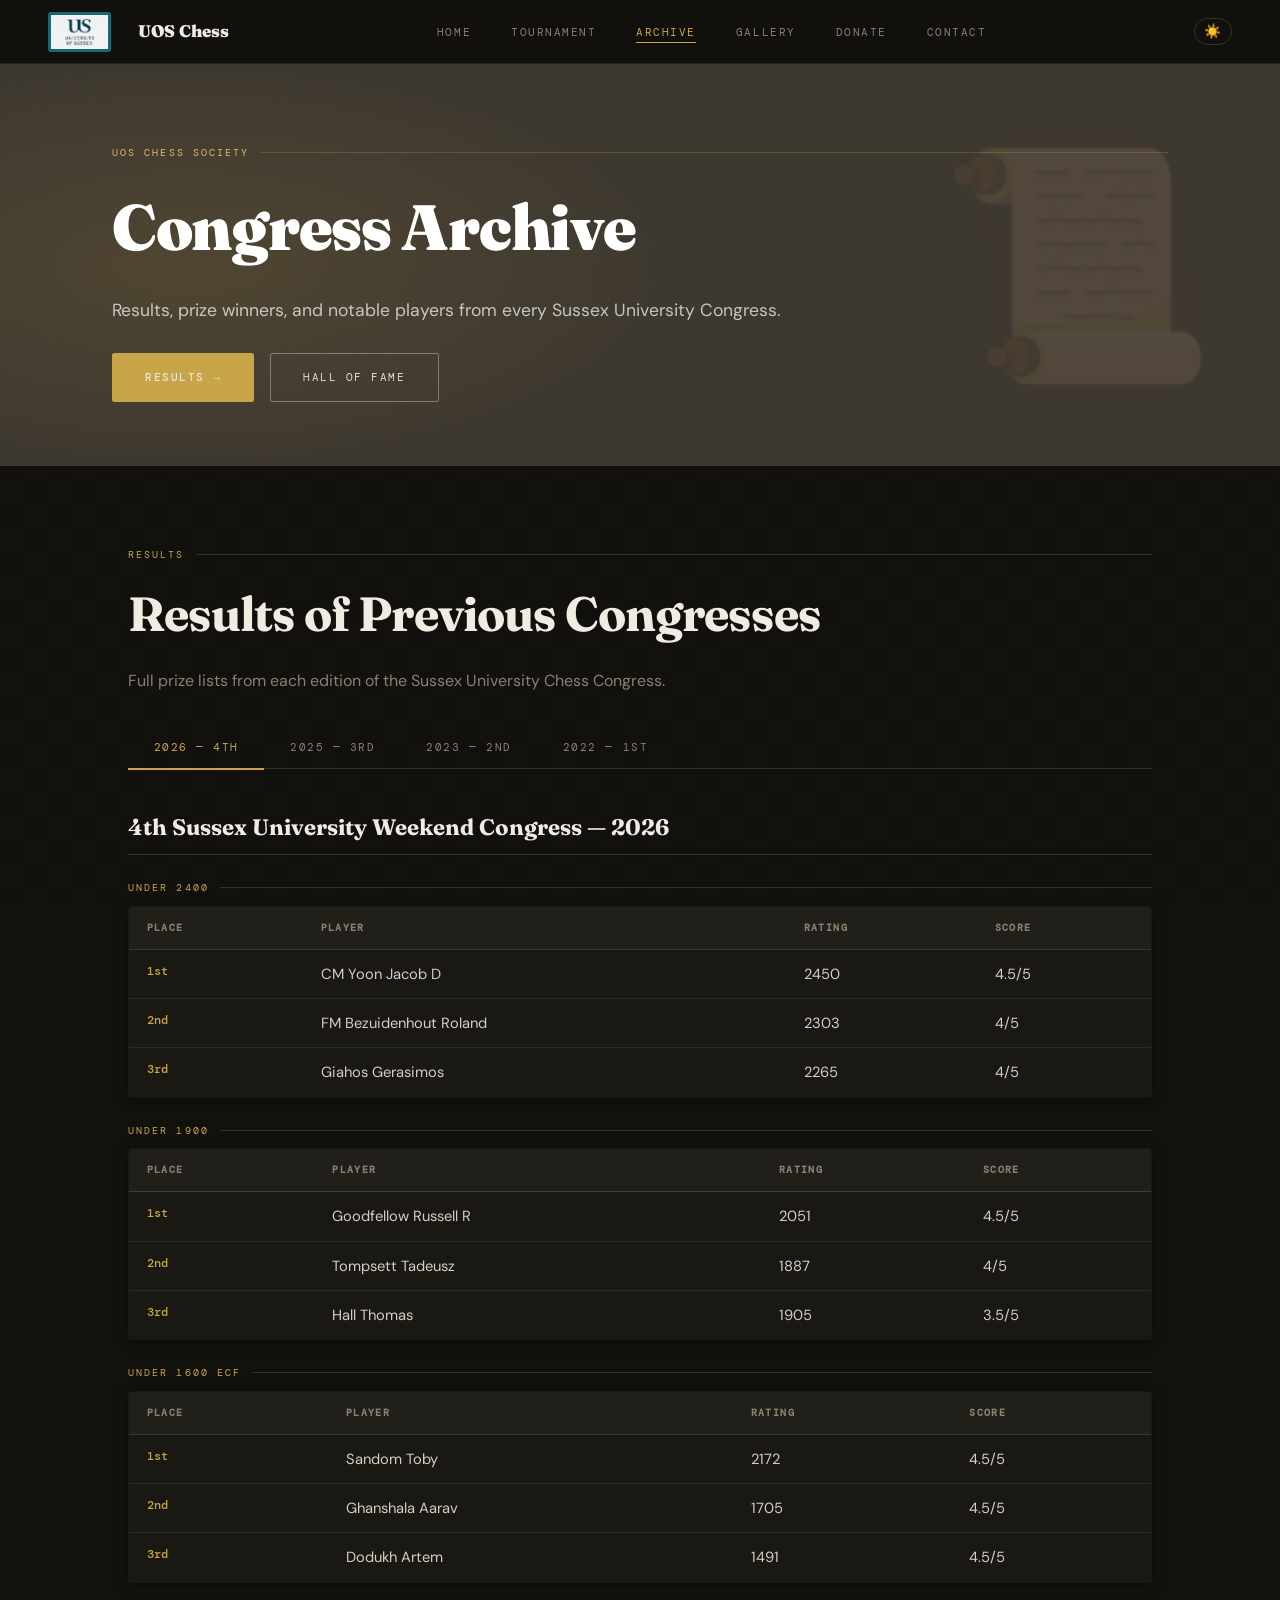
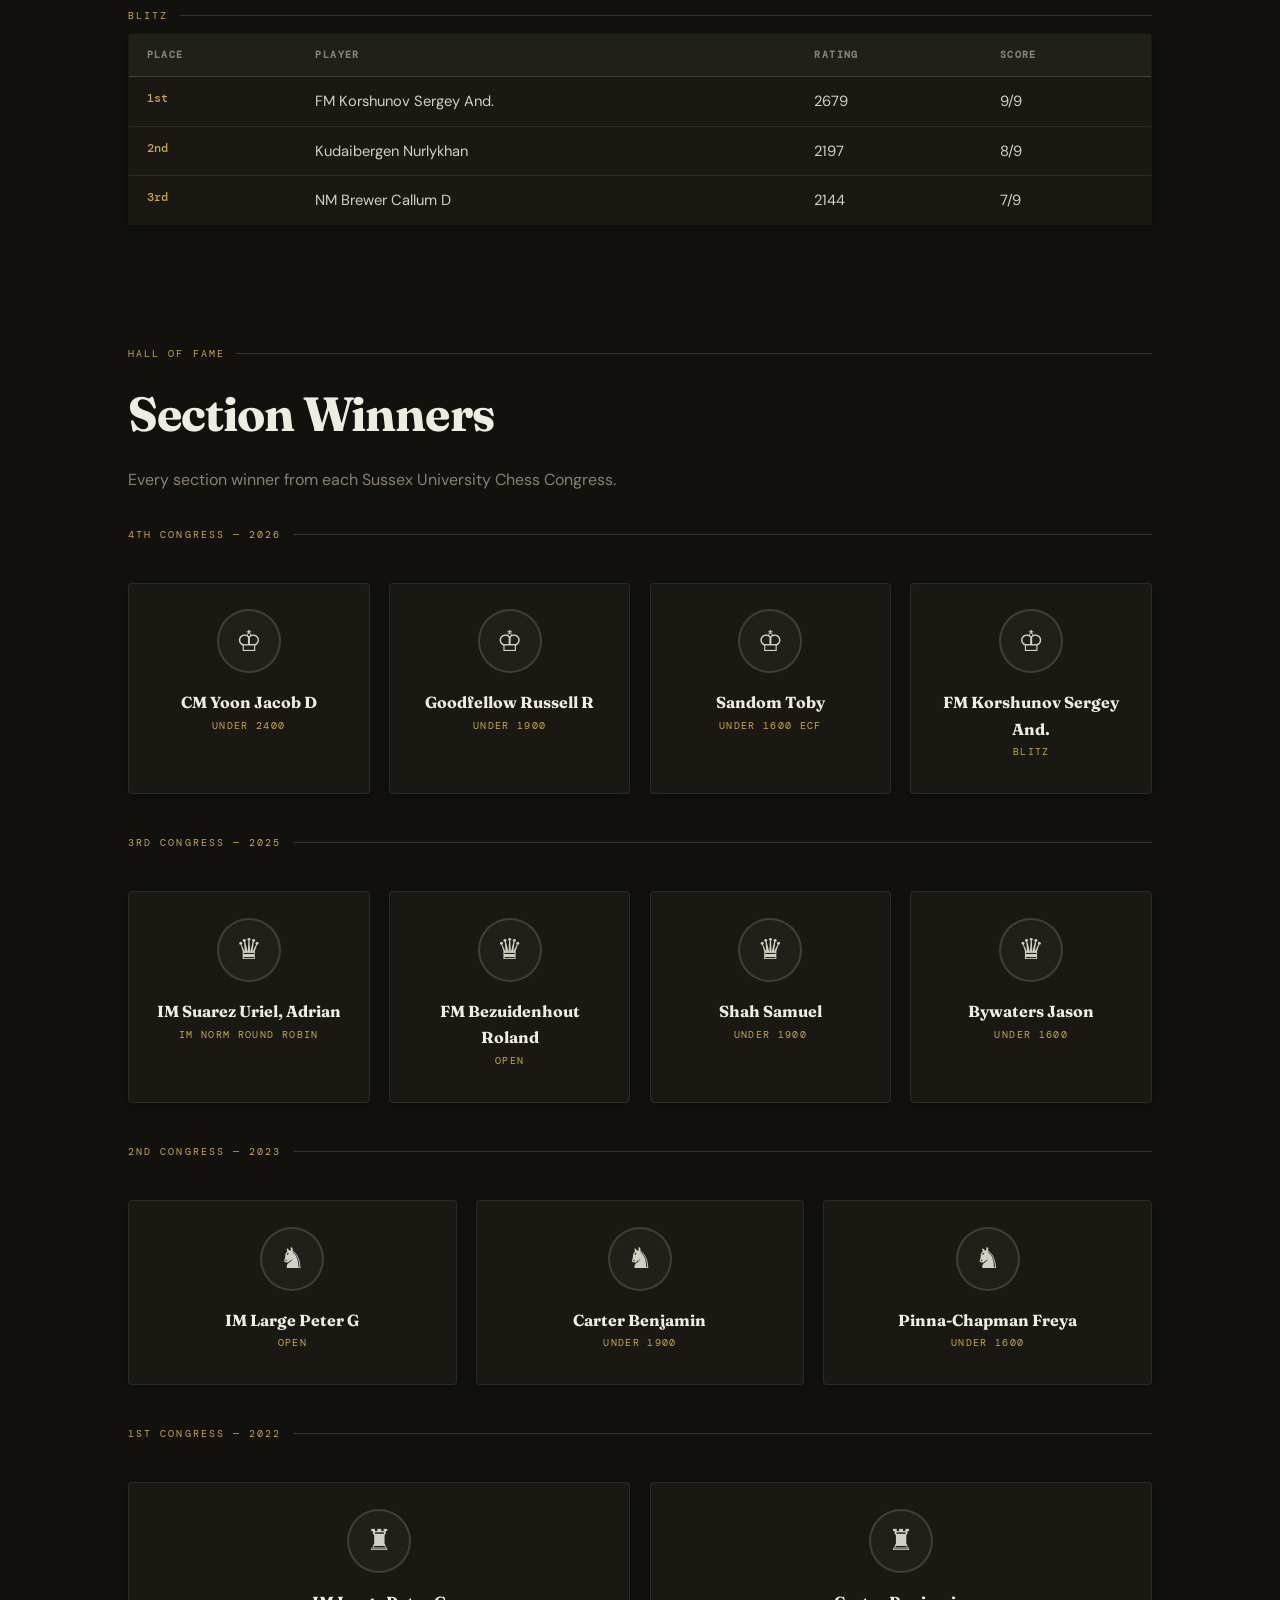
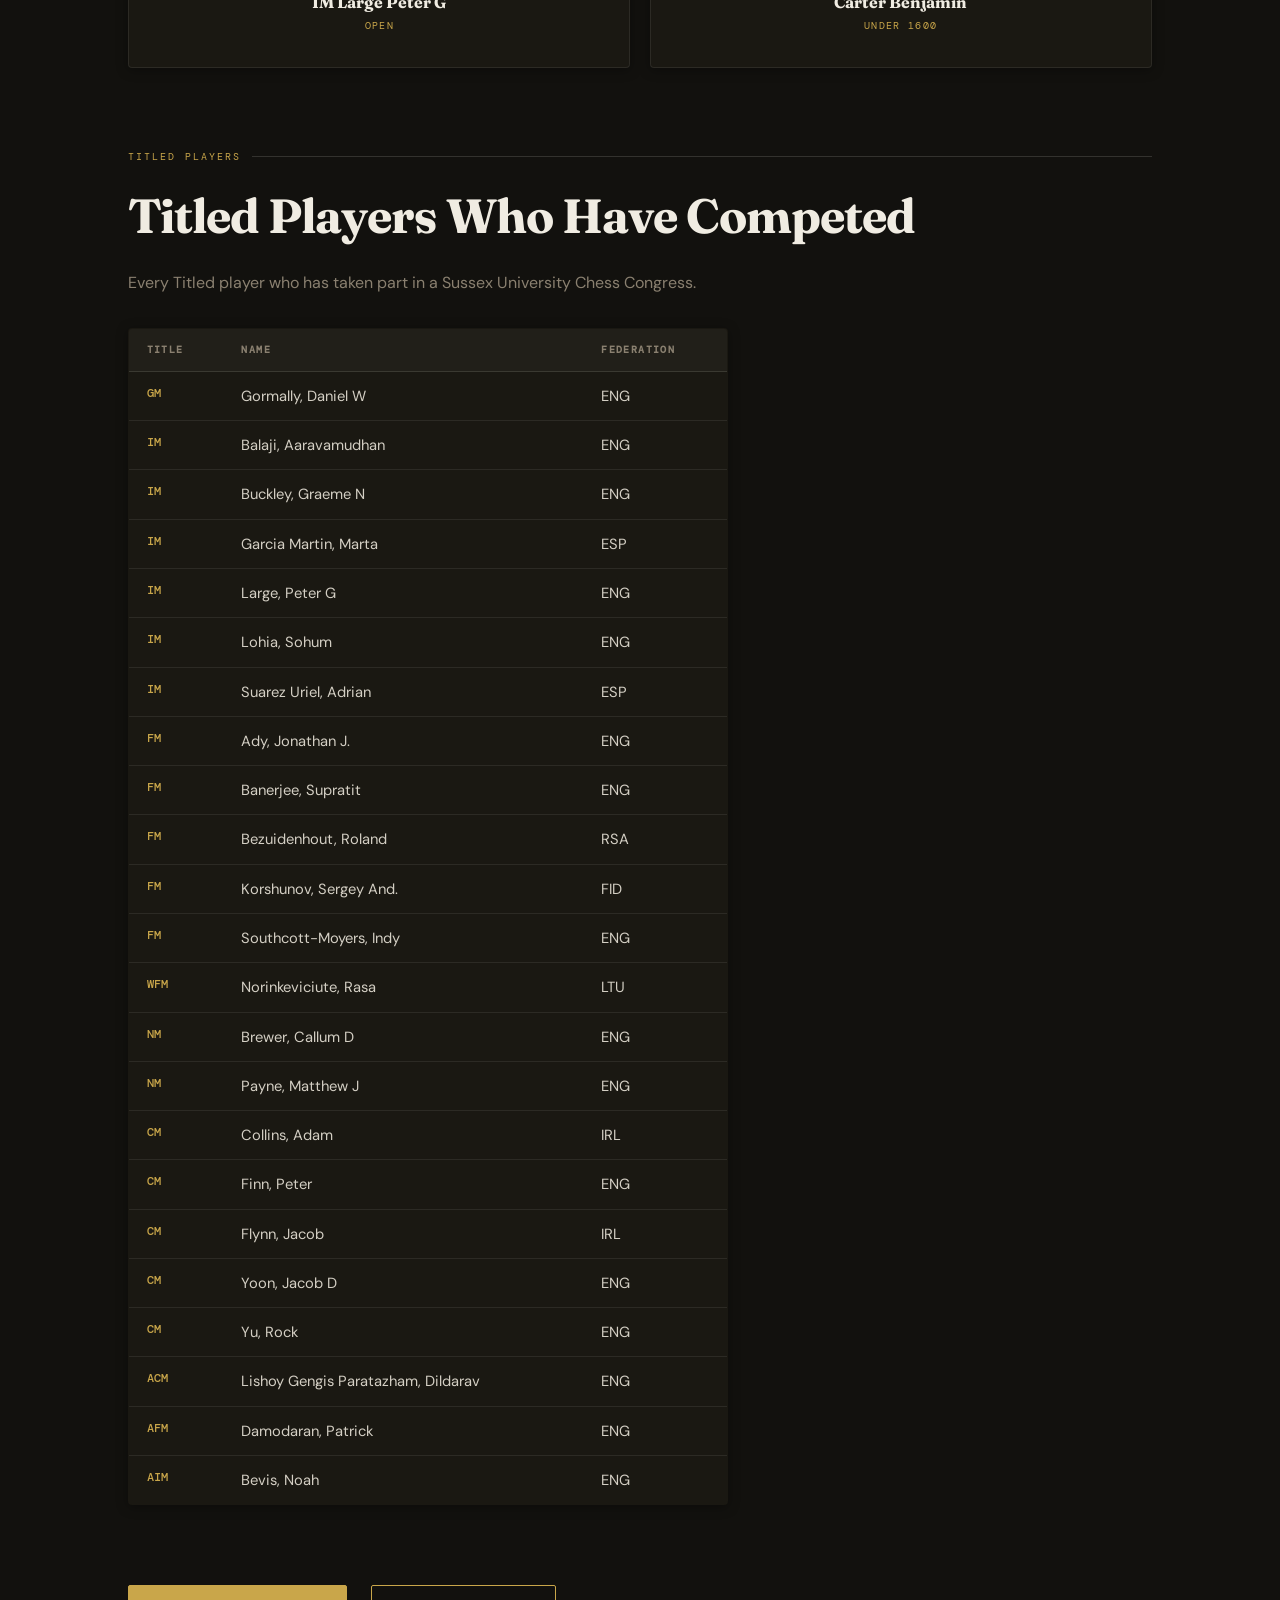
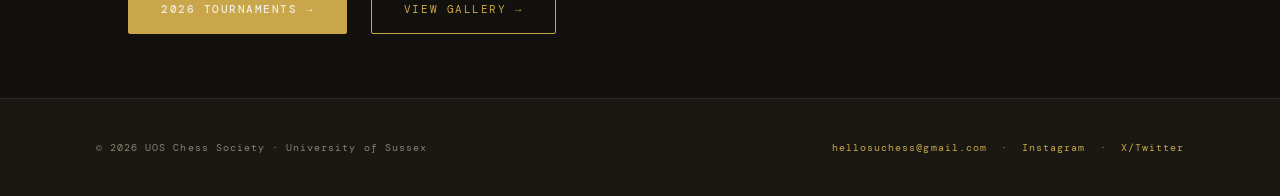
==== archive.html @ d2941f2b "Add files via upload" ====
<!DOCTYPE html>
<html lang="en">
<head>
  <meta charset="UTF-8" />
  <meta name="viewport" content="width=device-width, initial-scale=1.0" />
  <title>Archive — UOS Chess Society</title>
  <link rel="stylesheet" href="style.css" />
</head>
<body>

  <!-- Navigation (injected by components.js) -->
  <div id="nav-placeholder"></div>

  <div class="page">

    <!-- Page Header -->
    <div class="page-header" data-icon="📜">
      <p class="section-label" style="margin-bottom:0.8rem;">UOS Chess Society</p>
      <h1>Congress Archive</h1>
      <p style="color:rgba(255,255,255,0.7); margin-top:1rem; font-size:1.1rem;">
        Results, prize winners, and notable players from every Sussex University Congress.
      </p>
      <div style="display:flex; gap:1rem; margin-top:1.8rem; flex-wrap:wrap;">
        <a href="#results" class="btn btn-solid">Results →</a>
        <a href="#hall-of-fame" class="btn">Hall of Fame</a>
      </div>
    </div>

    <!-- Results Archive -->
    <section id="results">
      <p class="section-label">Results</p>
      <h2 class="section-title">Results of Previous Congresses</h2>
      <p style="color:var(--ink-3); max-width:650px; margin-bottom:2rem;">
        Full prize lists from each edition of the Sussex University Chess Congress.
      </p>

      <div class="tabs">
        <button class="tab-btn active" onclick="showArchive('arch2025', this)">2026 — 4th</button>
        <button class="tab-btn" onclick="showArchive('arch2024', this)">2025 — 3rd</button>
        <button class="tab-btn" onclick="showArchive('arch2023', this)">2023 — 2nd</button>
        <button class="tab-btn" onclick="showArchive('arch2022', this)">2022 — 1st</button>
      </div>

      <div id="arch2025" class="tab-content active">
        <div class="archive-year">
          <h3>4th Sussex University Weekend Congress — 2026</h3>

          <p class="section-label" style="margin:1.5rem 0 0.6rem;">Under 2400</p>
          <table class="results-table">
            <thead><tr><th>Place</th><th>Player</th><th>Rating</th><th>Score</th></tr></thead>
            <tbody>
              <tr><td>1st</td><td>CM Yoon Jacob D</td><td>2450</td><td>4.5/5</td></tr>
              <tr><td>2nd</td><td>FM Bezuidenhout Roland</td><td>2303</td><td>4/5</td></tr>
              <tr><td>3rd</td><td>Giahos Gerasimos</td><td>2265</td><td>4/5</td></tr>
            </tbody>
          </table>

          <p class="section-label" style="margin:1.5rem 0 0.6rem;">Under 1900</p>
          <table class="results-table">
            <thead><tr><th>Place</th><th>Player</th><th>Rating</th><th>Score</th></tr></thead>
            <tbody>
              <tr><td>1st</td><td>Goodfellow Russell R</td><td>2051</td><td>4.5/5</td></tr>
              <tr><td>2nd</td><td>Tompsett Tadeusz</td><td>1887</td><td>4/5</td></tr>
              <tr><td>3rd</td><td>Hall Thomas</td><td>1905</td><td>3.5/5</td></tr>
            </tbody>
          </table>

          <p class="section-label" style="margin:1.5rem 0 0.6rem;">Under 1600 ECF</p>
          <table class="results-table">
            <thead><tr><th>Place</th><th>Player</th><th>Rating</th><th>Score</th></tr></thead>
            <tbody>
              <tr><td>1st</td><td>Sandom Toby</td><td>2172</td><td>4.5/5</td></tr>
              <tr><td>2nd</td><td>Ghanshala Aarav</td><td>1705</td><td>4.5/5</td></tr>
              <tr><td>3rd</td><td>Dodukh Artem</td><td>1491</td><td>4.5/5</td></tr>
            </tbody>
          </table>

          <p class="section-label" style="margin:1.5rem 0 0.6rem;">Blitz</p>
          <table class="results-table">
            <thead><tr><th>Place</th><th>Player</th><th>Rating</th><th>Score</th></tr></thead>
            <tbody>
              <tr><td>1st</td><td>FM Korshunov Sergey And.</td><td>2679</td><td>9/9</td></tr>
              <tr><td>2nd</td><td>Kudaibergen Nurlykhan</td><td>2197</td><td>8/9</td></tr>
              <tr><td>3rd</td><td>NM Brewer Callum D</td><td>2144</td><td>7/9</td></tr>
            </tbody>
          </table>
        </div>
      </div>

      <div id="arch2024" class="tab-content">
        <div class="archive-year">
          <h3>3rd University of Sussex Chess Tournament — 2025</h3>

          <p class="section-label" style="margin:1.5rem 0 0.6rem;">IM Norm Round Robin</p>
          <table class="results-table">
            <thead><tr><th>Place</th><th>Player</th><th>Rating</th><th>Score</th></tr></thead>
            <tbody>
              <tr><td>1st</td><td>IM Suarez Uriel, Adrian</td><td>2399</td><td>7/9</td></tr>
              <tr><td>2nd</td><td>CM Collins, Adam</td><td>2221</td><td>6.5/9</td></tr>
              <tr><td>3rd</td><td>IM Garcia Martin, Marta</td><td>2330</td><td>6/9</td></tr>
            </tbody>
          </table>

          <p class="section-label" style="margin:1.5rem 0 0.6rem;">Open</p>
          <table class="results-table">
            <thead><tr><th>Place</th><th>Player</th><th>Rating</th><th>Score</th></tr></thead>
            <tbody>
              <tr><td>1st</td><td>FM Bezuidenhout Roland</td><td>2272</td><td>4.5/5</td></tr>
              <tr><td>2nd</td><td>Mesropyan Hayk</td><td>1972</td><td>4/5</td></tr>
              <tr><td>3rd</td><td>Kolani Arjun</td><td>2118</td><td>4/5</td></tr>
            </tbody>
          </table>

          <p class="section-label" style="margin:1.5rem 0 0.6rem;">Under 1900</p>
          <table class="results-table">
            <thead><tr><th>Place</th><th>Player</th><th>Rating</th><th>Score</th></tr></thead>
            <tbody>
              <tr><td>1st</td><td>Shah Samuel</td><td>1693</td><td>4.5/5</td></tr>
              <tr><td>2nd</td><td>Li Yueci</td><td>1685</td><td>3.5/5</td></tr>
              <tr><td>3rd</td><td>Blin Henri</td><td>1704</td><td>3.5/5</td></tr>
            </tbody>
          </table>

          <p class="section-label" style="margin:1.5rem 0 0.6rem;">Under 1600</p>
          <table class="results-table">
            <thead><tr><th>Place</th><th>Player</th><th>Rating</th><th>Score</th></tr></thead>
            <tbody>
              <tr><td>1st</td><td>Bywaters Jason</td><td>1460</td><td>4.5/5</td></tr>
              <tr><td>2nd</td><td>Crosby Peter</td><td>1578</td><td>4/5</td></tr>
              <tr><td>3rd</td><td>Dodukh Artem</td><td>1402</td><td>4/5</td></tr>
            </tbody>
          </table>
        </div>
      </div>

      <div id="arch2023" class="tab-content">
        <div class="archive-year">
          <h3>2nd Sussex University Chess Congress — 2023</h3>

          <p class="section-label" style="margin:1.5rem 0 0.6rem;">Open</p>
          <table class="results-table">
            <thead><tr><th>Place</th><th>Player</th><th>Rating</th><th>Score</th></tr></thead>
            <tbody>
              <tr><td>1st</td><td>IM Large Peter G</td><td>2308</td><td>4.5/5</td></tr>
              <tr><td>2nd</td><td>Payne Matthew J</td><td>2070</td><td>3.5/5</td></tr>
              <tr><td>3rd</td><td>Buckland Louis</td><td>1856</td><td>3.5/5</td></tr>
            </tbody>
          </table>

          <p class="section-label" style="margin:1.5rem 0 0.6rem;">Under 1900</p>
          <table class="results-table">
            <thead><tr><th>Place</th><th>Player</th><th>Rating</th><th>Score</th></tr></thead>
            <tbody>
              <tr><td>1st</td><td>Carter Benjamin</td><td>1296</td><td>4/5</td></tr>
              <tr><td>2nd</td><td>Jebari Omar</td><td>1858</td><td>4/5</td></tr>
              <tr><td>3rd</td><td>St Louis Laurence</td><td>1446</td><td>4/5</td></tr>
            </tbody>
          </table>

          <p class="section-label" style="margin:1.5rem 0 0.6rem;">Under 1600</p>
          <table class="results-table">
            <thead><tr><th>Place</th><th>Player</th><th>Rating</th><th>Score</th></tr></thead>
            <tbody>
              <tr><td>1st</td><td>Pinna-Chapman Freya</td><td>1018</td><td>4/5</td></tr>
              <tr><td>2nd</td><td>Hills Elliott</td><td>1460</td><td>4/5</td></tr>
              <tr><td>3rd</td><td>Marshall Daniel</td><td>0</td><td>4/5</td></tr>
            </tbody>
          </table>
        </div>
      </div>

      <div id="arch2022" class="tab-content">
        <div class="archive-year">
          <h3>1st Sussex University Chess Congress — 2022</h3>

          <p class="section-label" style="margin:1.5rem 0 0.6rem;">Open</p>
          <table class="results-table">
            <thead><tr><th>Place</th><th>Player</th><th>Rating</th><th>Score</th></tr></thead>
            <tbody>
              <tr><td>1st</td><td>Large Peter G</td><td>2372</td><td>4.5/5</td></tr>
              <tr><td>2nd</td><td>Brewer Callum D</td><td>2225</td><td>4/5</td></tr>
              <tr><td>3rd=</td><td>Buckland Louis</td><td>1972</td><td>4/5</td></tr>
              <tr><td>3rd=</td><td>Bowden Madison B</td><td>1957</td><td>4/5</td></tr>
            </tbody>
          </table>

          <p class="section-label" style="margin:1.5rem 0 0.6rem;">Under 1600</p>
          <table class="results-table">
            <thead><tr><th>Place</th><th>Player</th><th>Rating</th><th>Score</th></tr></thead>
            <tbody>
              <tr><td>1st</td><td>Carter Benjamin</td><td>853</td><td>4.5/5</td></tr>
              <tr><td>2nd</td><td>Horsfall Ashley</td><td>—</td><td>4/5</td></tr>
              <tr><td>3rd=</td><td>Rhodes Lawrence</td><td>1563</td><td>3.5/5</td></tr>
              <tr><td>3rd=</td><td>Riddick Alexander</td><td>1525</td><td>3.5/5</td></tr>
              <tr><td>3rd=</td><td>Pearson Noah</td><td>1050</td><td>3.5/5</td></tr>
              <tr><td>3rd=</td><td>Chadwick Susan E</td><td>1474</td><td>3.5/5</td></tr>
              <tr><td>3rd=</td><td>Bywaters Jason</td><td>—</td><td>3.5/5</td></tr>
            </tbody>
          </table>
        </div>
      </div>
    </section>

    <!-- Hall of Fame -->
    <section id="hall-of-fame" style="padding-top:0;">
      <p class="section-label">Hall of Fame</p>
      <h2 class="section-title">Section Winners</h2>
      <p style="color:var(--ink-3); max-width:650px; margin-bottom:2rem;">
        Every section winner from each Sussex University Chess Congress.
      </p>

      <!-- 4th Congress 2026 -->
      <p class="section-label" style="margin-bottom:0.8rem;">4th Congress — 2026</p>
      <div class="notable-grid" style="margin-bottom:2.5rem;">
        <div class="notable-card">
          <div class="notable-avatar">♔</div>
          <h4>CM Yoon Jacob D</h4>
          <p class="notable-title">Under 2400</p>
        </div>
        <div class="notable-card">
          <div class="notable-avatar">♔</div>
          <h4>Goodfellow Russell R</h4>
          <p class="notable-title">Under 1900</p>
        </div>
        <div class="notable-card">
          <div class="notable-avatar">♔</div>
          <h4>Sandom Toby</h4>
          <p class="notable-title">Under 1600 ECF</p>
        </div>
        <div class="notable-card">
          <div class="notable-avatar">♔</div>
          <h4>FM Korshunov Sergey And.</h4>
          <p class="notable-title">Blitz</p>
        </div>
      </div>

      <!-- 3rd Congress 2025 -->
      <p class="section-label" style="margin-bottom:0.8rem;">3rd Congress — 2025</p>
      <div class="notable-grid" style="margin-bottom:2.5rem;">
        <div class="notable-card">
          <div class="notable-avatar">♛</div>
          <h4>IM Suarez Uriel, Adrian</h4>
          <p class="notable-title">IM Norm Round Robin</p>
        </div>
        <div class="notable-card">
          <div class="notable-avatar">♛</div>
          <h4>FM Bezuidenhout Roland</h4>
          <p class="notable-title">Open</p>
        </div>
        <div class="notable-card">
          <div class="notable-avatar">♛</div>
          <h4>Shah Samuel</h4>
          <p class="notable-title">Under 1900</p>
        </div>
        <div class="notable-card">
          <div class="notable-avatar">♛</div>
          <h4>Bywaters Jason</h4>
          <p class="notable-title">Under 1600</p>
        </div>
      </div>

      <!-- 2nd Congress 2023 -->
      <p class="section-label" style="margin-bottom:0.8rem;">2nd Congress — 2023</p>
      <div class="notable-grid" style="margin-bottom:2.5rem;">
        <div class="notable-card">
          <div class="notable-avatar">♞</div>
          <h4>IM Large Peter G</h4>
          <p class="notable-title">Open</p>
        </div>
        <div class="notable-card">
          <div class="notable-avatar">♞</div>
          <h4>Carter Benjamin</h4>
          <p class="notable-title">Under 1900</p>
        </div>
        <div class="notable-card">
          <div class="notable-avatar">♞</div>
          <h4>Pinna-Chapman Freya</h4>
          <p class="notable-title">Under 1600</p>
        </div>
      </div>

      <!-- 1st Congress 2022 -->
      <p class="section-label" style="margin-bottom:0.8rem;">1st Congress — 2022</p>
      <div class="notable-grid" style="margin-bottom:0;">
        <div class="notable-card">
          <div class="notable-avatar">♜</div>
          <h4>IM Large Peter G</h4>
          <p class="notable-title">Open</p>
        </div>
        <div class="notable-card">
          <div class="notable-avatar">♜</div>
          <h4>Carter Benjamin</h4>
          <p class="notable-title">Under 1600</p>
        </div>
      </div>

    </section>

    <!-- Titled Players -->
    <section style="padding-top:0;">
      <p class="section-label">Titled Players</p>
      <h2 class="section-title">Titled Players Who Have Competed</h2>
      <p style="color:var(--ink-3); max-width:650px; margin-bottom:2rem;">
        Every Titled player who has taken part in a Sussex University Chess Congress.
      </p>
      <table class="results-table" style="max-width:600px;">
        <thead><tr><th>Title</th><th>Name</th><th>Federation</th></tr></thead>
        <tbody>
          <tr><td>GM</td><td>Gormally, Daniel W</td><td>ENG</td></tr>
          <tr><td>IM</td><td>Balaji, Aaravamudhan</td><td>ENG</td></tr>
          <tr><td>IM</td><td>Buckley, Graeme N</td><td>ENG</td></tr>
          <tr><td>IM</td><td>Garcia Martin, Marta</td><td>ESP</td></tr>
          <tr><td>IM</td><td>Large, Peter G</td><td>ENG</td></tr>
          <tr><td>IM</td><td>Lohia, Sohum</td><td>ENG</td></tr>
          <tr><td>IM</td><td>Suarez Uriel, Adrian</td><td>ESP</td></tr>
          <tr><td>FM</td><td>Ady, Jonathan J.</td><td>ENG</td></tr>
          <tr><td>FM</td><td>Banerjee, Supratit</td><td>ENG</td></tr>
          <tr><td>FM</td><td>Bezuidenhout, Roland</td><td>RSA</td></tr>
          <tr><td>FM</td><td>Korshunov, Sergey And.</td><td>FID</td></tr>
          <tr><td>FM</td><td>Southcott-Moyers, Indy</td><td>ENG</td></tr>
          <tr><td>WFM</td><td>Norinkeviciute, Rasa</td><td>LTU</td></tr>
          <tr><td>NM</td><td>Brewer, Callum D</td><td>ENG</td></tr>
          <tr><td>NM</td><td>Payne, Matthew J</td><td>ENG</td></tr>
          <tr><td>CM</td><td>Collins, Adam</td><td>IRL</td></tr>
          <tr><td>CM</td><td>Finn, Peter</td><td>ENG</td></tr>
          <tr><td>CM</td><td>Flynn, Jacob</td><td>IRL</td></tr>
          <tr><td>CM</td><td>Yoon, Jacob D</td><td>ENG</td></tr>
          <tr><td>CM</td><td>Yu, Rock</td><td>ENG</td></tr>
          <tr><td>ACM</td><td>Lishoy Gengis Paratazham, Dildarav</td><td>ENG</td></tr>
          <tr><td>AFM</td><td>Damodaran, Patrick</td><td>ENG</td></tr>
          <tr><td>AIM</td><td>Bevis, Noah</td><td>ENG</td></tr>
        </tbody>
      </table>
    </section>
    <section style="padding-top:0; padding-bottom:4rem;">
      <div style="display:flex; gap:1.5rem; flex-wrap:wrap;">
        <a href="tournament.html" class="btn btn-solid">2026 Tournaments →</a>
        <a href="gallery.html" class="btn">View Gallery →</a>
      </div>
    </section>

  </div>

  <!-- Footer (injected by components.js) -->
  <div id="footer-placeholder"></div>

  <script src="components.js"></script>
  <script>
    function showArchive(id, btn) {
      document.querySelectorAll('#results .tab-content').forEach(t => t.classList.remove('active'));
      document.querySelectorAll('#results .tab-btn').forEach(b => b.classList.remove('active'));
      document.getElementById(id).classList.add('active');
      btn.classList.add('active');
    }
  </script>
</body>
</html>
---- style.css ----
@import url('https://fonts.googleapis.com/css2?family=DM+Sans:ital,opsz,wght@0,9..40,300;0,9..40,400;0,9..40,500;0,9..40,700;1,9..40,400&family=Fraunces:ital,opsz,wght@0,9..144,300;0,9..144,700;0,9..144,900;1,9..144,400;1,9..144,700&family=DM+Mono:wght@400;500&display=swap');

/* ── CSS Variables ─────────────────────────────────────────── */
:root {
  --bg:         #f8f6f0;
  --bg-alt:     #ffffff;
  --surface:    #f0ece2;
  --ink:        #0d0c0a;
  --ink-2:      #2a2620;
  --ink-3:      #927777;
  --gold:       #b8933a;
  --gold-lt:    #d4aa55;
  --gold-pale:  #f5ecd4;
  --gold-bg:    rgba(184,147,58,0.08);
  --black:      #0d0c0a;
  --border:     rgba(13,12,10,0.1);
  --border-dk:  rgba(13,12,10,0.18);
  --shadow-sm:  0 2px 12px rgba(13,12,10,0.08);
  --shadow:     0 8px 40px rgba(13,12,10,0.12);
  --shadow-lg:  0 20px 60px rgba(13,12,10,0.16);
}

/* ── Dark Mode (auto: follows OS/time, or manual toggle) ──── */
@media (prefers-color-scheme: dark) {
  :root:not([data-theme="light"]) {
    --bg:         #12110e;
    --bg-alt:     #1a1812;
    --surface:    #211f19;
    --ink:        #f0ece2;
    --ink-2:      #d4cfc4;
    --ink-3:      #8a8070;
    --gold:       #c9a64a;
    --gold-lt:    #debb6a;
    --gold-pale:  rgba(201,166,74,0.15);
    --gold-bg:    rgba(201,166,74,0.08);
    --black:      #f0ece2;
    --border:     rgba(255,255,240,0.08);
    --border-dk:  rgba(255,255,240,0.14);
    --shadow-sm:  0 2px 12px rgba(0,0,0,0.35);
    --shadow:     0 8px 40px rgba(0,0,0,0.5);
    --shadow-lg:  0 20px 60px rgba(0,0,0,0.6);
  }
}

:root[data-theme="dark"] {
  --bg:         #12110e;
  --bg-alt:     #1a1812;
  --surface:    #211f19;
  --ink:        #f0ece2;
  --ink-2:      #d4cfc4;
  --ink-3:      #8a8070;
  --gold:       #c9a64a;
  --gold-lt:    #debb6a;
  --gold-pale:  rgba(201,166,74,0.15);
  --gold-bg:    rgba(201,166,74,0.08);
  --black:      #f0ece2;
  --border:     rgba(255,255,240,0.08);
  --border-dk:  rgba(255,255,240,0.14);
  --shadow-sm:  0 2px 12px rgba(0,0,0,0.35);
  --shadow:     0 8px 40px rgba(0,0,0,0.5);
  --shadow-lg:  0 20px 60px rgba(0,0,0,0.6);
}

/* ── Theme Toggle Button ─────────────────────────────────────── */
.theme-toggle {
  background: transparent;
  border: 1.5px solid var(--border-dk);
  color: var(--ink-3);
  cursor: pointer;
  padding: 0.35rem 0.6rem;
  border-radius: 20px;
  font-size: 0.85rem;
  transition: border-color 0.2s, color 0.2s, background 0.2s;
  display: flex;
  align-items: center;
  gap: 0.3rem;
  line-height: 1;
}
.theme-toggle:hover { border-color: var(--gold); color: var(--gold); }

/* ── Reset ─────────────────────────────────────────────────── */
*, *::before, *::after { box-sizing: border-box; margin: 0; padding: 0; }
html { scroll-behavior: smooth; overflow-x: hidden; }

body {
  background-color: var(--bg);
  color: var(--ink-2);
  font-family: 'DM Sans', system-ui, sans-serif;
  font-size: 1rem;
  line-height: 1.65;
  min-height: 100vh;
}

/* ── Subtle chess-board texture ────────────────────────────── */
body::before {
  content: '';
  position: fixed;
  inset: 0;
  background-image:
    repeating-conic-gradient(rgba(0,0,0,0.022) 0% 25%, transparent 0% 50%);
  background-size: 48px 48px;
  pointer-events: none;
  z-index: 0;
}

/* ── Navigation ────────────────────────────────────────────── */
nav {
  position: sticky;
  top: 0;
  z-index: 100;
  background: rgba(var(--bg-rgb, 248,246,240),0.92);
  background: color-mix(in srgb, var(--bg) 92%, transparent);
  backdrop-filter: blur(16px);
  -webkit-backdrop-filter: blur(16px);
  border-bottom: 1px solid var(--border);
  display: flex;
  align-items: center;
  justify-content: space-between;
  padding: 0 3rem;
  height: 64px;
}

.nav-brand {
  font-family: 'Fraunces', serif;
  font-weight: 900;
  font-size: 1.05rem;
  letter-spacing: 0.01em;
  color: var(--ink);
  text-decoration: none;
  display: flex;
  align-items: center;
  gap: 0.5rem;
}

.nav-brand span { font-size: 1.3rem; }

.nav-links {
  display: flex;
  gap: 2.5rem;
  list-style: none;
}

.nav-links a {
  font-family: 'DM Mono', monospace;
  font-size: 0.68rem;
  letter-spacing: 0.14em;
  text-transform: uppercase;
  color: var(--ink-3);
  text-decoration: none;
  transition: color 0.2s;
  padding-bottom: 3px;
  border-bottom: 1.5px solid transparent;
}

.nav-links a:hover,
.nav-links a.active {
  color: var(--gold);
  border-bottom-color: var(--gold);
}

/* ── Page wrapper ──────────────────────────────────────────── */
.page { position: relative; z-index: 1; }

/* ── Hero ──────────────────────────────────────────────────── */
.hero {
  position: relative;
  min-height: 90vh;
  display: flex;
  align-items: center;
  overflow: hidden;
  background: #3d3830;
}

/* ── Hero (full-width title variant) ───────────────────────── */
.hero-full {
  justify-content: center;
  min-height: 80vh;
}

/* Remove the right-side checkerboard panel for full-width layout */
.hero-full::after { display: none; }

.hero-content-full {
  max-width: 1000px;
  width: 100%;
  text-align: center;
  padding: 6rem 4rem;
}

.hero-title-full {
  font-family: 'Fraunces', serif;
  font-size: clamp(3.8rem, 10vw, 8rem);
  font-weight: 900;
  line-height: 0.95;
  color: #ffffff;
  letter-spacing: -0.02em;
  margin-bottom: 0.25em;
}

.hero-title-full em {
  font-style: italic;
  color: var(--gold-lt);
}

.hero-full .hero-eyebrow { justify-content: center; }

.hero-full .hero-sub {
  margin-left: auto;
  margin-right: auto;
  max-width: 560px;
}

.hero-bg {
  position: absolute;
  inset: 0;
  background:
    radial-gradient(ellipse 70% 70% at 20% 50%, rgba(184,147,58,0.22) 0%, transparent 65%),
    radial-gradient(ellipse 50% 50% at 80% 80%, rgba(184,147,58,0.10) 0%, transparent 60%);
}

/* Checkerboard right panel */
.hero::after {
  content: '';
  position: absolute;
  right: 0;
  top: 0;
  width: 42%;
  height: 100%;
  background-image:
    repeating-conic-gradient(rgba(255,255,255,0.07) 0% 25%, rgba(255,255,255,0.03) 0% 50%);
  background-size: 64px 64px;
  pointer-events: none;
}

.hero-image-placeholder {
  position: absolute;
  right: 5%;
  top: 50%;
  transform: translateY(-50%);
  width: 38%;
  max-width: 520px;
  aspect-ratio: 4/3;
  z-index: 1;
  border-radius: 4px;
  overflow: hidden;
  border: 1px solid rgba(255,255,255,0.12);
  box-shadow: 0 24px 64px rgba(0,0,0,0.4);
}

.hero-img {
  width: 100%;
  height: 100%;
  object-fit: cover;
  display: block;
}

/* Shown when image src is placeholder / broken */
.hero-image-placeholder:has(img[src="YOUR_IMAGE_HERE.jpg"]),
.hero-image-placeholder:not(:has(img[src])) {
  background: rgba(255,255,255,0.06);
  display: flex;
  align-items: center;
  justify-content: center;
}

.hero-image-placeholder:has(img[src="YOUR_IMAGE_HERE.jpg"])::after {
  content: '📷  Add your image here';
  font-family: 'DM Mono', monospace;
  font-size: 0.72rem;
  letter-spacing: 0.12em;
  color: rgba(255,255,255,0.35);
  text-align: center;
  padding: 1rem;
  position: absolute;
}

.hero-content {
  padding: 6rem 4rem 6rem 7rem;
  max-width: 700px;
  animation: fadeUp 0.9s ease both;
  position: relative;
  z-index: 2;
}

.hero-eyebrow {
  font-family: 'DM Mono', monospace;
  font-size: 0.68rem;
  letter-spacing: 0.22em;
  text-transform: uppercase;
  color: var(--gold-lt);
  margin-bottom: 1.4rem;
  display: flex;
  align-items: center;
  gap: 0.8rem;
}

.hero-eyebrow::before {
  content: '';
  display: block;
  width: 32px;
  height: 1.5px;
  background: var(--gold);
}

.hero h1 {
  font-family: 'Fraunces', serif;
  font-size: clamp(3.5rem, 7.5vw, 6.5rem);
  font-weight: 900;
  line-height: 0.95;
  color: #ffffff;
  margin-bottom: 0.2em;
  letter-spacing: -0.02em;
}

.hero h1 em {
  font-style: italic;
  color: var(--gold-lt);
}

.hero-sub {
  font-size: 1.05rem;
  color: rgba(255,255,255,0.65);
  margin: 1.6rem 0 2.8rem;
  max-width: 480px;
  line-height: 1.7;
  font-weight: 300;
}

/* ── Buttons ───────────────────────────────────────────────── */
.btn {
  display: inline-flex;
  align-items: center;
  gap: 0.5rem;
  font-family: 'DM Mono', monospace;
  font-size: 0.68rem;
  letter-spacing: 0.14em;
  text-transform: uppercase;
  text-decoration: none;
  padding: 0.9rem 2rem;
  border: 1.5px solid var(--gold);
  color: var(--gold);
  transition: background 0.22s, color 0.22s, transform 0.18s, box-shadow 0.22s;
  cursor: pointer;
  background: transparent;
  border-radius: 2px;
}

.btn:hover {
  background: var(--gold);
  color: var(--ink);
  transform: translateY(-1px);
  box-shadow: 0 6px 20px rgba(184,147,58,0.3);
}

.btn-solid {
  background: var(--gold);
  color: var(--ink);
  font-weight: 500;
}

.btn-solid:hover {
  background: var(--gold-lt);
  border-color: var(--gold-lt);
  box-shadow: 0 6px 24px rgba(184,147,58,0.4);
}

/* Dark context buttons */
.hero .btn, .page-header .btn {
  border-color: rgba(255,255,255,0.35);
  color: rgba(255,255,255,0.85);
}

.hero .btn:hover, .page-header .btn:hover {
  background: rgba(255,255,255,0.1);
  color: #fff;
  border-color: rgba(255,255,255,0.6);
}

.hero .btn-solid, .page-header .btn-solid {
  background: var(--gold);
  border-color: var(--gold);
  color: var(--ink);
}

.hero .btn-solid:hover, .page-header .btn-solid:hover {
  background: var(--gold-lt);
  border-color: var(--gold-lt);
  color: var(--ink);
}

/* ── Section ───────────────────────────────────────────────── */
section {
  padding: 5rem 3rem;
  max-width: 1120px;
  margin: 0 auto;
}

section.wide { max-width: 1220px; }

.section-label {
  font-family: 'DM Mono', monospace;
  font-size: 0.65rem;
  letter-spacing: 0.2em;
  text-transform: uppercase;
  color: var(--gold);
  margin-bottom: 0.7rem;
  display: flex;
  align-items: center;
  gap: 0.7rem;
}

.section-label::after {
  content: '';
  flex: 1;
  height: 1px;
  background: var(--border-dk);
}

h2.section-title {
  font-family: 'Fraunces', serif;
  font-size: clamp(2rem, 4vw, 3rem);
  font-weight: 700;
  color: var(--ink);
  margin-bottom: 0.3em;
  letter-spacing: -0.02em;
}

/* ── Cards ─────────────────────────────────────────────────── */
.cards {
  display: grid;
  grid-template-columns: repeat(auto-fit, minmax(260px, 1fr));
  gap: 1.5rem;
  margin-top: 2.5rem;
}

.card {
  background: var(--bg-alt);
  border: 1px solid var(--border);
  padding: 2.2rem 2rem;
  border-radius: 4px;
  transition: border-color 0.25s, transform 0.25s, box-shadow 0.25s;
  box-shadow: var(--shadow-sm);
}

.card:hover {
  border-color: var(--gold);
  transform: translateY(-4px);
  box-shadow: var(--shadow);
}

.card-icon {
  font-size: 2rem;
  margin-bottom: 1.2rem;
  display: block;
}

.card h3 {
  font-family: 'Fraunces', serif;
  font-size: 1.3rem;
  color: var(--ink);
  margin-bottom: 0.5rem;
  font-weight: 700;
}

.card p { color: var(--ink-3); font-size: 0.95rem; }

/* ── Tournament banner ─────────────────────────────────────── */
.tourn-banner {
  background: var(--bg-alt);
  border: 1px solid var(--border);
  border-left: 4px solid var(--gold);
  padding: 2.5rem 3rem;
  display: flex;
  align-items: center;
  justify-content: space-between;
  gap: 2rem;
  flex-wrap: wrap;
  margin-top: 2rem;
  border-radius: 4px;
  box-shadow: var(--shadow-sm);
  transition: box-shadow 0.25s, transform 0.25s;
}

.tourn-banner:hover {
  box-shadow: var(--shadow);
  transform: translateY(-2px);
}

.tourn-banner h3 {
  font-family: 'Fraunces', serif;
  font-size: 1.6rem;
  color: var(--ink);
  font-weight: 700;
  letter-spacing: -0.01em;
}

.tourn-banner .date {
  font-family: 'DM Mono', monospace;
  font-size: 0.72rem;
  letter-spacing: 0.1em;
  color: var(--gold);
  margin-top: 0.5rem;
}

.tourn-banner p[style] {
  color: var(--ink-3) !important;
}

/* ── Photo grid ─────────────────────────────────────────────── */
.photo-grid {
  display: grid;
  grid-template-columns: repeat(3, 1fr);
  grid-template-rows: 200px 200px;
  gap: 0.75rem;
  margin-top: 2.5rem;
}

.photo-item {
  background: var(--surface);
  border: 1px solid var(--border);
  display: flex;
  align-items: center;
  justify-content: center;
  flex-direction: column;
  gap: 0.5rem;
  color: rgba(13,12,10,0.2);
  font-size: 2rem;
  transition: border-color 0.2s, box-shadow 0.2s;
  overflow: hidden;
  position: relative;
  border-radius: 3px;
}

.photo-item:hover { border-color: var(--gold); box-shadow: var(--shadow-sm); }

.photo-item:first-child { grid-column: span 2; }

.photo-item .photo-label {
  font-family: 'DM Mono', monospace;
  font-size: 0.65rem;
  letter-spacing: 0.12em;
  text-transform: uppercase;
}

/* ── Schedule table ─────────────────────────────────────────── */
.schedule-table {
  width: 100%;
  border-collapse: collapse;
  margin-top: 2rem;
  background: var(--bg-alt);
  border: 1px solid var(--border);
  border-radius: 4px;
  overflow: hidden;
  box-shadow: var(--shadow-sm);
}

.schedule-table th {
  font-family: 'DM Mono', monospace;
  font-size: 0.65rem;
  letter-spacing: 0.14em;
  text-transform: uppercase;
  color: var(--ink-3);
  text-align: left;
  padding: 1rem 1.2rem;
  border-bottom: 1.5px solid var(--border-dk);
  background: var(--surface);
}

.schedule-table td {
  padding: 0.9rem 1.2rem;
  border-bottom: 1px solid var(--border);
  font-size: 0.95rem;
  color: var(--ink-2);
  vertical-align: top;
}

.schedule-table tr:last-child td { border-bottom: none; }
.schedule-table tr:hover td { background: var(--gold-bg); }

.schedule-table td:first-child {
  font-family: 'DM Mono', monospace;
  font-size: 0.72rem;
  color: var(--gold);
  white-space: nowrap;
  font-weight: 500;
}

.badge {
  display: inline-block;
  font-family: 'DM Mono', monospace;
  font-size: 0.6rem;
  letter-spacing: 0.08em;
  text-transform: uppercase;
  padding: 0.2rem 0.6rem;
  border-radius: 2px;
  border: 1px solid currentColor;
}

.badge-open { color: #2e8b57; background: rgba(46,139,87,0.08); }
.badge-closed { color: var(--ink-3); }
.badge-prize { color: var(--gold); background: var(--gold-bg); }

/* ── Info grid ──────────────────────────────────────────────── */
.info-grid {
  display: grid;
  grid-template-columns: repeat(auto-fit, minmax(280px, 1fr));
  gap: 1.5rem;
  margin-top: 2.5rem;
}

.info-box {
  background: var(--bg-alt);
  border: 1px solid var(--border);
  padding: 2rem 2.2rem;
  border-radius: 4px;
  box-shadow: var(--shadow-sm);
}

.info-box h3 {
  font-family: 'Fraunces', serif;
  font-size: 1.2rem;
  color: var(--ink);
  margin-bottom: 1rem;
  font-weight: 700;
  padding-bottom: 0.6rem;
  border-bottom: 1.5px solid var(--border-dk);
}

.info-box ul {
  padding-left: 1.2rem;
  color: var(--ink-3);
  font-size: 0.95rem;
}

.info-box ul li { margin-bottom: 0.5rem; line-height: 1.5; }
.info-box p { color: var(--ink-3); font-size: 0.95rem; line-height: 1.6; }

/* ── Contact ─────────────────────────────────────────────────── */
.contact-grid {
  display: grid;
  grid-template-columns: 1fr 1fr;
  gap: 4rem;
  margin-top: 2.5rem;
}

.contact-item {
  display: flex;
  flex-direction: column;
  gap: 0.4rem;
}

.contact-item .label {
  font-family: 'DM Mono', monospace;
  font-size: 0.64rem;
  letter-spacing: 0.16em;
  text-transform: uppercase;
  color: var(--gold);
}

.contact-item a, .contact-item p {
  color: var(--ink-2);
  font-size: 1.05rem;
  text-decoration: none;
  font-weight: 500;
}

.contact-item a:hover { color: var(--gold); }

.contact-form {
  display: flex;
  flex-direction: column;
  gap: 1.2rem;
}

.form-group {
  display: flex;
  flex-direction: column;
  gap: 0.45rem;
}

.form-group label {
  font-family: 'DM Mono', monospace;
  font-size: 0.64rem;
  letter-spacing: 0.14em;
  text-transform: uppercase;
  color: var(--ink-3);
  font-weight: 500;
}

.form-group input,
.form-group textarea,
.form-group select {
  background: var(--bg-alt);
  border: 1.5px solid var(--border-dk);
  color: var(--ink);
  padding: 0.8rem 1rem;
  font-family: 'DM Sans', sans-serif;
  font-size: 0.95rem;
  outline: none;
  transition: border-color 0.2s, box-shadow 0.2s;
  width: 100%;
  border-radius: 3px;
}

.form-group input:focus,
.form-group textarea:focus,
.form-group select:focus {
  border-color: var(--gold);
  box-shadow: 0 0 0 3px rgba(184,147,58,0.12);
}

.form-group input::placeholder,
.form-group textarea::placeholder { color: rgba(13,12,10,0.28); }

.form-group textarea { min-height: 120px; resize: vertical; }

/* ── Page header ─────────────────────────────────────────────── */
.page-header {
  padding: 5rem 7rem 4rem;
  position: relative;
  overflow: hidden;
  background: #3d3830;
}

.page-header::before {
  content: '';
  position: absolute;
  inset: 0;
  background:
    radial-gradient(ellipse 60% 80% at 15% 50%, rgba(184,147,58,0.15) 0%, transparent 65%);
  pointer-events: none;
}

/* checkerboard texture strip */
.page-header::after {
  content: attr(data-icon);
  position: absolute;
  right: 5%;
  top: 50%;
  transform: translateY(-50%);
  font-size: 14rem;
  opacity: 0.1;
  pointer-events: none;
  line-height: 1;
  filter: drop-shadow(0 0 40px rgba(184,147,58,0.2));
}

.page-header h1 {
  font-family: 'Fraunces', serif;
  font-size: clamp(2.5rem, 5vw, 4rem);
  font-weight: 900;
  color: #ffffff;
  margin-top: 0.5rem;
  letter-spacing: -0.02em;
  position: relative;
  z-index: 1;
}

.page-header .section-label {
  color: var(--gold-lt);
  position: relative;
  z-index: 1;
}

.page-header .section-label::after { background: rgba(184,147,58,0.3); }

.page-header p[style] {
  position: relative;
  z-index: 1;
}

/* ── Entry box ────────────────────────────────────────────────── */
[style*="rgba(44,36,25"] {
  background: var(--gold-bg) !important;
  border-color: var(--border-dk) !important;
  border-left-color: var(--gold) !important;
  border-radius: 4px;
}

/* ── Gallery tabs ─────────────────────────────────────────────── */
.tabs {
  display: flex;
  gap: 0;
  border-bottom: 1.5px solid var(--border-dk);
  margin-bottom: 2.5rem;
}

.tab-btn {
  font-family: 'DM Mono', monospace;
  font-size: 0.68rem;
  letter-spacing: 0.14em;
  text-transform: uppercase;
  color: var(--ink-3);
  background: transparent;
  border: none;
  border-bottom: 2px solid transparent;
  padding: 0.85rem 1.6rem;
  cursor: pointer;
  transition: color 0.2s, border-color 0.2s;
  margin-bottom: -1.5px;
}

.tab-btn:hover { color: var(--ink); }
.tab-btn.active { color: var(--gold); border-bottom-color: var(--gold); }

.tab-content { display: none; }
.tab-content.active { display: block; }

.video-grid {
  display: grid;
  grid-template-columns: repeat(auto-fit, minmax(300px, 1fr));
  gap: 1.5rem;
  margin-top: 1rem;
}

.video-placeholder {
  background: var(--surface);
  border: 1px solid var(--border);
  aspect-ratio: 16/9;
  display: flex;
  align-items: center;
  justify-content: center;
  flex-direction: column;
  gap: 0.6rem;
  color: rgba(13,12,10,0.25);
  font-size: 2.5rem;
  transition: border-color 0.2s, box-shadow 0.2s;
  border-radius: 3px;
}

.video-placeholder:hover {
  border-color: var(--gold);
  box-shadow: var(--shadow-sm);
}

/* ── Stats strip (decorative) ────────────────────────────────── */
.stats-strip {
  background: var(--bg-alt);
  border-top: 1px solid var(--border);
  border-bottom: 1px solid var(--border);
  display: flex;
  justify-content: center;
  gap: 0;
}

.stat-item {
  padding: 2.5rem 4rem;
  text-align: center;
  border-right: 1px solid var(--border);
}

.stat-item:last-child { border-right: none; }

.stat-num {
  font-family: 'Fraunces', serif;
  font-size: 3rem;
  font-weight: 900;
  color: var(--gold);
  line-height: 1;
  display: block;
  letter-spacing: -0.03em;
}

.stat-label {
  font-family: 'DM Mono', monospace;
  font-size: 0.62rem;
  letter-spacing: 0.16em;
  text-transform: uppercase;
  color: var(--ink-3);
  display: block;
  margin-top: 0.4rem;
}

/* ── Footer ─────────────────────────────────────────────────── */
footer {
  border-top: 1px solid var(--border);
  padding: 2.5rem 6rem;
  display: flex;
  align-items: center;
  justify-content: space-between;
  gap: 1rem;
  flex-wrap: wrap;
  position: relative;
  z-index: 1;
  background: var(--bg-alt);
}

footer p {
  font-family: 'DM Mono', monospace;
  font-size: 0.65rem;
  letter-spacing: 0.1em;
  color: var(--ink-3);
}

footer a { color: var(--gold); text-decoration: none; }
footer a:hover { color: var(--gold-lt); }

/* ── Animations ─────────────────────────────────────────────── */
@keyframes fadeUp {
  from { opacity: 0; transform: translateY(24px); }
  to   { opacity: 1; transform: translateY(0); }
}

.fade-in { animation: fadeUp 0.7s ease both; }

/* ── Divider ─────────────────────────────────────────────────── */
.divider {
  width: 48px;
  height: 2px;
  background: var(--gold);
  margin: 0 auto 2rem;
}

/* ══════════════════════════════════════════════════════════════
   HAMBURGER / MOBILE NAV
   ══════════════════════════════════════════════════════════════ */

/* The hamburger button — hidden on desktop */
.nav-hamburger {
  display: none;
  flex-direction: column;
  justify-content: center;
  align-items: center;
  gap: 5px;
  width: 40px;
  height: 40px;
  background: transparent;
  border: 1.5px solid var(--border-dk);
  border-radius: 4px;
  cursor: pointer;
  padding: 0;
  flex-shrink: 0;
}

.nav-hamburger span {
  display: block;
  width: 18px;
  height: 1.5px;
  background: var(--ink-3);
  border-radius: 2px;
  transition: transform 0.25s ease, opacity 0.25s ease;
  transform-origin: center;
}

/* Animate to X when open */
.nav-hamburger.open span:nth-child(1) { transform: translateY(6.5px) rotate(45deg); }
.nav-hamburger.open span:nth-child(2) { opacity: 0; }
.nav-hamburger.open span:nth-child(3) { transform: translateY(-6.5px) rotate(-45deg); }

/* Full-screen slide-down drawer */
.nav-drawer {
  display: none; /* shown via JS + .open only on mobile */
  position: fixed;
  top: 64px; /* nav height */
  left: 0;
  right: 0;
  bottom: 0;
  background: color-mix(in srgb, var(--bg) 97%, transparent);
  backdrop-filter: blur(16px);
  -webkit-backdrop-filter: blur(16px);
  border-top: 1px solid var(--border);
  z-index: 99;
  overflow-y: auto;
  transform: translateY(-8px);
  opacity: 0;
  transition: transform 0.25s ease, opacity 0.25s ease;
  pointer-events: none;
}

.nav-drawer.open {
  transform: translateY(0);
  opacity: 1;
  pointer-events: auto;
}

.nav-drawer ul {
  list-style: none;
  padding: 1.5rem 0;
}

.nav-drawer ul li a {
  display: block;
  padding: 1rem 1.8rem;
  font-family: 'DM Mono', monospace;
  font-size: 0.8rem;
  letter-spacing: 0.18em;
  text-transform: uppercase;
  color: var(--ink-3);
  text-decoration: none;
  border-bottom: 1px solid var(--border);
  transition: color 0.2s, background 0.2s;
}

.nav-drawer ul li:first-child a { border-top: 1px solid var(--border); }

.nav-drawer ul li a:hover,
.nav-drawer ul li a.active {
  color: var(--gold);
  background: var(--gold-bg);
}

/* Prevent body scroll when drawer open */
body.nav-open { overflow: hidden; }

/* ══════════════════════════════════════════════════════════════
   RESPONSIVE — prevent horizontal overflow everywhere
   ══════════════════════════════════════════════════════════════ */

html {
  overflow-x: hidden;
}

body {
  overflow-x: hidden;
}

/* ══════════════════════════════════════════════════════════════
   TABLET  ≤ 900px
   ══════════════════════════════════════════════════════════════ */
@media (max-width: 900px) {
  .hero-content-full { padding: 5rem 3rem; }
  .donation-hero { padding: 4rem 3rem; }
  .page-header { padding: 4rem 3rem 3rem; }
  section { padding: 4rem 2rem; }
  footer { padding: 2rem 2rem; }
}

/* ══════════════════════════════════════════════════════════════
   MOBILE  ≤ 768px
   ══════════════════════════════════════════════════════════════ */
@media (max-width: 768px) {
  /* Nav — switch to hamburger */
  nav {
    padding: 0 1rem;
    height: 56px;
  }

  .nav-links { display: none; }          /* hide desktop links */
  .nav-hamburger { display: flex; }      /* show burger button */
  .nav-drawer { display: block; }        /* drawer participates in layout */

  /* Adjust drawer top to match shorter nav */
  .nav-drawer { top: 56px; }

  /* Logo slightly smaller */
  .sussex-logo { height: 32px; }

  /* Hero */
  .hero-content { padding: 3.5rem 1.2rem; }
  .hero-content-full { padding: 3.5rem 1.2rem; }
  .hero-image-placeholder { display: none; }

  /* Page header */
  .page-header { padding: 3rem 1.2rem 2.5rem; }
  /* hide the giant decorative emoji so it doesn't overflow */
  .page-header::after { display: none; }

  /* Sections */
  section { padding: 3rem 1.2rem; }

  /* Grids → single column where needed */
  .contact-grid { grid-template-columns: 1fr; gap: 2rem; }
  .getting-here-grid { grid-template-columns: 1fr; }

  /* Photo grid */
  .photo-grid {
    grid-template-columns: 1fr 1fr;
    grid-template-rows: auto;
  }
  .photo-item:first-child { grid-column: span 2; }

  /* Stats */
  .stats-strip { flex-wrap: wrap; }
  .stat-item { padding: 1.5rem 1.2rem; min-width: 50%; border-bottom: 1px solid var(--border); }
  .stat-item:nth-child(odd) { border-right: 1px solid var(--border); }
  .stat-item:last-child { border-bottom: none; }

  /* Footer */
  footer {
    padding: 2rem 1.2rem;
    flex-direction: column;
    align-items: flex-start;
    gap: 0.6rem;
  }

  /* Tournament banner */
  .tourn-banner {
    padding: 1.5rem 1.2rem;
    flex-direction: column;
    align-items: flex-start;
    gap: 1.2rem;
  }
  .tourn-banner h3 { font-size: 1.3rem; }

  /* Donation hero */
  .donation-hero { padding: 3rem 1.2rem; }
  .donation-hero::before { display: none; } /* hide giant heart */

  /* Report cards */
  .report-card { flex-direction: column; gap: 0.8rem; padding: 1.5rem; }

  /* Sticky notes — 2 columns on tablet */
  .sticky-notes { grid-template-columns: 1fr 1fr; }

  /* Tabs — allow wrapping */
  .tabs { flex-wrap: wrap; }
  .tab-btn { padding: 0.7rem 1rem; }

  /* Schedule table — make scrollable rather than squishing */
  .schedule-table,
  .results-table {
    display: block;
    overflow-x: auto;
    -webkit-overflow-scrolling: touch;
    white-space: nowrap;
  }

  /* Info grid */
  .info-grid { grid-template-columns: 1fr; }
}

/* ══════════════════════════════════════════════════════════════
   SMALL MOBILE  ≤ 480px
   ══════════════════════════════════════════════════════════════ */
@media (max-width: 480px) {
  /* Tighten hero further */
  .hero-content-full { padding: 2.8rem 1rem; }
  .hero h1, .hero-title-full { font-size: clamp(2.8rem, 12vw, 4.5rem); }

  /* Sections */
  section { padding: 2.5rem 1rem; }
  .page-header { padding: 2.5rem 1rem 2rem; }
  .donation-hero { padding: 2.5rem 1rem; }

  /* Photo grid → single column */
  .photo-grid { grid-template-columns: 1fr; }
  .photo-item:first-child { grid-column: span 1; }

  /* Stats → single column */
  .stat-item {
    min-width: 100%;
    border-right: none;
    border-bottom: 1px solid var(--border);
  }
  .stat-item:last-child { border-bottom: none; }
  .stat-num { font-size: 2.4rem; }

  /* Sticky notes → single column */
  .sticky-notes { grid-template-columns: 1fr; }

  /* Notable grid → 2 columns */
  .notable-grid { grid-template-columns: 1fr 1fr; }

  /* Donation tiers → single column */
  .donation-tiers { grid-template-columns: 1fr; }

  /* Cards → single column (auto-fit already handles this at very small sizes,
     but set a hard floor to stop min-content causing overflow) */
  .cards { grid-template-columns: 1fr; }
  .side-event-grid { grid-template-columns: 1fr; }

  /* Buttons — full width on tiny screens */
  .tourn-banner .btn,
  .tourn-banner .btn-solid { width: 100%; justify-content: center; }

  /* Footer */
  footer { padding: 1.8rem 1rem; }

  /* Navigation brand — slightly smaller */
  .nav-brand { font-size: 0.9rem; }
}
/* ── Quote / Testimonial Cards ──────────────────────────────── */
.quotes-grid {
  display: grid;
  grid-template-columns: repeat(auto-fit, minmax(300px, 1fr));
  gap: 1.5rem;
  margin-top: 2.5rem;
}

.quote-card {
  background: var(--bg-alt);
  border: 1px solid var(--border);
  border-left: 4px solid var(--gold);
  padding: 2rem 2.2rem;
  border-radius: 4px;
  box-shadow: var(--shadow-sm);
  position: relative;
  transition: transform 0.25s, box-shadow 0.25s;
}

.quote-card:hover {
  transform: translateY(-3px);
  box-shadow: var(--shadow);
}

.quote-card::before {
  content: '\201C';
  font-family: 'Fraunces', serif;
  font-size: 5rem;
  color: var(--gold);
  opacity: 0.18;
  position: absolute;
  top: -0.5rem;
  left: 1.2rem;
  line-height: 1;
  pointer-events: none;
}

.quote-card blockquote {
  font-size: 1rem;
  line-height: 1.7;
  color: var(--ink-2);
  font-style: italic;
  margin-bottom: 1.2rem;
  position: relative;
  z-index: 1;
}

.quote-card cite {
  font-family: 'DM Mono', monospace;
  font-size: 0.65rem;
  letter-spacing: 0.14em;
  text-transform: uppercase;
  color: var(--gold);
  font-style: normal;
}

/* ── Map embed ───────────────────────────────────────────────── */
.map-wrap {
  margin-top: 2rem;
  border: 1px solid var(--border);
  border-radius: 4px;
  overflow: hidden;
  box-shadow: var(--shadow-sm);
}

.map-wrap iframe {
  display: block;
  width: 100%;
  height: 380px;
  border: 0;
  filter: grayscale(20%);
}

/* ── Parking / Getting Here ──────────────────────────────────── */
.getting-here-grid {
  display: grid;
  grid-template-columns: repeat(auto-fit, minmax(240px, 1fr));
  gap: 1.2rem;
  margin-top: 2rem;
}

.transport-card {
  background: var(--bg-alt);
  border: 1px solid var(--border);
  padding: 1.6rem 1.8rem;
  border-radius: 4px;
  box-shadow: var(--shadow-sm);
}

.transport-card .t-icon {
  font-size: 1.8rem;
  margin-bottom: 0.8rem;
  display: block;
}

.transport-card h4 {
  font-family: 'Fraunces', serif;
  font-size: 1.05rem;
  color: var(--ink);
  font-weight: 700;
  margin-bottom: 0.6rem;
}

.transport-card p, .transport-card li {
  font-size: 0.9rem;
  color: var(--ink-3);
  line-height: 1.6;
}

.transport-card ul { padding-left: 1.1rem; }
.transport-card ul li { margin-bottom: 0.3rem; }

/* ── Archive / Results ───────────────────────────────────────── */
.archive-year {
  margin-bottom: 2.5rem;
}

.archive-year h3 {
  font-family: 'Fraunces', serif;
  font-size: 1.4rem;
  color: var(--ink);
  font-weight: 700;
  margin-bottom: 0.3rem;
  padding-bottom: 0.5rem;
  border-bottom: 1.5px solid var(--border-dk);
}

.archive-year .year-meta {
  font-family: 'DM Mono', monospace;
  font-size: 0.65rem;
  letter-spacing: 0.14em;
  color: var(--gold);
  text-transform: uppercase;
  margin-bottom: 1rem;
}

.results-table {
  width: 100%;
  border-collapse: collapse;
  background: var(--bg-alt);
  border: 1px solid var(--border);
  border-radius: 4px;
  overflow: hidden;
  box-shadow: var(--shadow-sm);
  font-size: 0.92rem;
}

.results-table th {
  font-family: 'DM Mono', monospace;
  font-size: 0.62rem;
  letter-spacing: 0.14em;
  text-transform: uppercase;
  color: var(--ink-3);
  text-align: left;
  padding: 0.8rem 1.1rem;
  border-bottom: 1.5px solid var(--border-dk);
  background: var(--surface);
}

.results-table td {
  padding: 0.75rem 1.1rem;
  border-bottom: 1px solid var(--border);
  color: var(--ink-2);
  vertical-align: top;
}

.results-table tr:last-child td { border-bottom: none; }
.results-table tr:hover td { background: var(--gold-bg); }

.results-table td:first-child {
  font-family: 'DM Mono', monospace;
  font-size: 0.72rem;
  color: var(--gold);
  font-weight: 500;
}

/* ── Notable Players ─────────────────────────────────────────── */
.notable-grid {
  display: grid;
  grid-template-columns: repeat(auto-fit, minmax(200px, 1fr));
  gap: 1.2rem;
  margin-top: 2.5rem;
}

.notable-card {
  background: var(--bg-alt);
  border: 1px solid var(--border);
  padding: 1.6rem;
  border-radius: 4px;
  text-align: center;
  box-shadow: var(--shadow-sm);
  transition: transform 0.25s, box-shadow 0.25s, border-color 0.25s;
}

.notable-card:hover {
  transform: translateY(-3px);
  box-shadow: var(--shadow);
  border-color: var(--gold);
}

.notable-avatar {
  width: 64px;
  height: 64px;
  background: var(--surface);
  border-radius: 50%;
  margin: 0 auto 1rem;
  display: flex;
  align-items: center;
  justify-content: center;
  font-size: 1.8rem;
  border: 2px solid var(--border-dk);
}

.notable-card h4 {
  font-family: 'Fraunces', serif;
  font-size: 1rem;
  color: var(--ink);
  font-weight: 700;
  margin-bottom: 0.2rem;
}

.notable-card .notable-title {
  font-family: 'DM Mono', monospace;
  font-size: 0.6rem;
  letter-spacing: 0.14em;
  text-transform: uppercase;
  color: var(--gold);
  margin-bottom: 0.5rem;
}

.notable-card p {
  font-size: 0.85rem;
  color: var(--ink-3);
  line-height: 1.5;
}

/* ── Donation Page / CTA ─────────────────────────────────────── */
.donation-hero {
  background: linear-gradient(135deg, #3d3830 0%, #2a2520 100%);
  padding: 5rem 7rem;
  position: relative;
  overflow: hidden;
}

.donation-hero::before {
  content: '♥';
  position: absolute;
  right: 5%;
  top: 50%;
  transform: translateY(-50%);
  font-size: 14rem;
  opacity: 0.07;
  line-height: 1;
}

.donation-hero h1 {
  font-family: 'Fraunces', serif;
  font-size: clamp(2rem, 4vw, 3.5rem);
  font-weight: 900;
  color: #fff;
  letter-spacing: -0.02em;
  margin-bottom: 1rem;
}

.donation-hero p {
  color: rgba(255,255,255,0.7);
  font-size: 1.1rem;
  max-width: 600px;
  margin-bottom: 2rem;
  line-height: 1.7;
}

.donation-tiers {
  display: grid;
  grid-template-columns: repeat(auto-fit, minmax(220px, 1fr));
  gap: 1.5rem;
  margin-top: 2.5rem;
}

.donation-tier {
  background: var(--bg-alt);
  border: 1px solid var(--border);
  padding: 2rem;
  border-radius: 4px;
  text-align: center;
  box-shadow: var(--shadow-sm);
  transition: transform 0.25s, box-shadow 0.25s, border-color 0.25s;
}

.donation-tier:hover {
  transform: translateY(-4px);
  box-shadow: var(--shadow);
  border-color: var(--gold);
}

.donation-tier.featured {
  border-color: var(--gold);
  background: var(--gold-bg);
}

.donation-tier .tier-amount {
  font-family: 'Fraunces', serif;
  font-size: 2.5rem;
  font-weight: 900;
  color: var(--gold);
  line-height: 1;
  margin-bottom: 0.2rem;
}

.donation-tier h4 {
  font-family: 'Fraunces', serif;
  font-size: 1.1rem;
  color: var(--ink);
  margin-bottom: 0.8rem;
  font-weight: 700;
}

.donation-tier p {
  font-size: 0.9rem;
  color: var(--ink-3);
  line-height: 1.6;
  margin-bottom: 1.5rem;
}

/* ── Reports / Articles ──────────────────────────────────────── */
.report-card {
  background: var(--bg-alt);
  border: 1px solid var(--border);
  padding: 2rem 2.2rem;
  border-radius: 4px;
  box-shadow: var(--shadow-sm);
  display: flex;
  gap: 1.5rem;
  transition: transform 0.25s, box-shadow 0.25s;
  margin-bottom: 1.2rem;
}

.report-card:hover {
  transform: translateY(-2px);
  box-shadow: var(--shadow);
}

.report-icon {
  font-size: 2rem;
  flex-shrink: 0;
  margin-top: 0.2rem;
}

.report-card h4 {
  font-family: 'Fraunces', serif;
  font-size: 1.15rem;
  color: var(--ink);
  font-weight: 700;
  margin-bottom: 0.3rem;
}

.report-card .report-meta {
  font-family: 'DM Mono', monospace;
  font-size: 0.63rem;
  letter-spacing: 0.14em;
  text-transform: uppercase;
  color: var(--gold);
  margin-bottom: 0.5rem;
}

.report-card p {
  font-size: 0.9rem;
  color: var(--ink-3);
  line-height: 1.6;
  margin-bottom: 0.8rem;
}

/* ── Side Events ─────────────────────────────────────────────── */
.side-event-grid {
  display: grid;
  grid-template-columns: repeat(auto-fit, minmax(280px, 1fr));
  gap: 1.5rem;
  margin-top: 2.5rem;
}

.side-event-card {
  background: var(--bg-alt);
  border: 1px solid var(--border);
  padding: 2rem;
  border-radius: 4px;
  box-shadow: var(--shadow-sm);
  transition: transform 0.25s, box-shadow 0.25s, border-color 0.25s;
}

.side-event-card:hover {
  transform: translateY(-3px);
  box-shadow: var(--shadow);
  border-color: var(--gold);
}

.side-event-card .event-icon {
  font-size: 2rem;
  margin-bottom: 1rem;
  display: block;
}

.side-event-card h4 {
  font-family: 'Fraunces', serif;
  font-size: 1.15rem;
  color: var(--ink);
  font-weight: 700;
  margin-bottom: 0.3rem;
}

.side-event-card .event-date {
  font-family: 'DM Mono', monospace;
  font-size: 0.63rem;
  letter-spacing: 0.12em;
  text-transform: uppercase;
  color: var(--gold);
  margin-bottom: 0.6rem;
}

.side-event-card p {
  font-size: 0.9rem;
  color: var(--ink-3);
  line-height: 1.6;
}

/* ── Sussex Uni Logo ─────────────────────────────────────────── */
.sussex-logo {
  height: 40px;
  width: auto;
  border: 3px solid #1d6572; /* teal colour matching the logo text */
  border-radius: 3px;
}

/* ── Social Links Bar ────────────────────────────────────────── */
.social-bar {
  display: flex;
  gap: 1rem;
  flex-wrap: wrap;
  margin-top: 1.5rem;
}

.social-btn {
  display: inline-flex;
  align-items: center;
  gap: 0.5rem;
  font-family: 'DM Mono', monospace;
  font-size: 0.65rem;
  letter-spacing: 0.12em;
  text-transform: uppercase;
  text-decoration: none;
  padding: 0.6rem 1.2rem;
  border: 1.5px solid var(--border-dk);
  color: var(--ink-3);
  border-radius: 2px;
  transition: border-color 0.2s, color 0.2s, background 0.2s;
}

.social-btn:hover {
  border-color: var(--gold);
  color: var(--gold);
  background: var(--gold-bg);
}

/* ── Sticky note quotes (fun variant) ───────────────────────── */
.sticky-notes {
  display: grid;
  grid-template-columns: repeat(auto-fit, minmax(220px, 1fr));
  gap: 1.5rem;
  margin-top: 2.5rem;
}

.sticky {
  padding: 1.8rem;
  border-radius: 2px;
  box-shadow: 3px 4px 16px rgba(0,0,0,0.13), 0 1px 3px rgba(0,0,0,0.08);
  position: relative;
  transform: rotate(var(--r, -1deg));
  transition: transform 0.25s, box-shadow 0.25s;
}

.sticky:nth-child(2) { --r: 1.5deg; }
.sticky:nth-child(3) { --r: -0.5deg; }
.sticky:nth-child(4) { --r: 2deg; }

.sticky:hover {
  transform: rotate(0deg) scale(1.03);
  box-shadow: 5px 8px 24px rgba(0,0,0,0.18);
  z-index: 2;
}

.sticky-yellow { background: #fff9c4; }
.sticky-blue   { background: #d0eaff; }
.sticky-green  { background: #d4f5d4; }
.sticky-pink   { background: #ffd6e0; }

.sticky blockquote {
  font-size: 0.95rem;
  line-height: 1.65;
  color: #2a2620;
  font-style: italic;
  margin-bottom: 1rem;
}

.sticky cite {
  font-family: 'DM Mono', monospace;
  font-size: 0.62rem;
  letter-spacing: 0.1em;
  text-transform: uppercase;
  color: #5a5448;
  font-style: normal;
}

/* (Mobile styles consolidated in the responsive block below) */
/* ── Tournament section divider ──────────────────────────────── */
.tournament-divider {
  position: relative;
  text-align: center;
  margin: 0;
  padding: 3rem 2rem 0;
  display: flex;
  align-items: center;
  justify-content: center;
  max-width: 1120px;
  margin-left: auto;
  margin-right: auto;
}

.tournament-divider::before {
  content: '';
  position: absolute;
  left: 2rem;
  right: 2rem;
  top: 50%;
  height: 1.5px;
  background: linear-gradient(90deg, transparent, var(--gold), var(--gold), transparent);
  opacity: 0.5;
}

.tournament-divider span {
  position: relative;
  z-index: 1;
  background: var(--bg);
  padding: 0.5rem 1.5rem;
  font-family: 'DM Mono', monospace;
  font-size: 0.65rem;
  letter-spacing: 0.2em;
  text-transform: uppercase;
  color: var(--gold);
  border: 1px solid var(--border-dk);
  border-radius: 20px;
}

/* ── Parking section ─────────────────────────────────────────── */
.parking-grid {
  display: grid;
  grid-template-columns: repeat(auto-fit, minmax(260px, 1fr));
  gap: 1.2rem;
}

.parking-card {
  background: var(--bg-alt);
  border: 1px solid var(--border);
  border-radius: 4px;
  padding: 1.8rem 2rem;
  display: flex;
  gap: 1.2rem;
  align-items: flex-start;
  box-shadow: var(--shadow-sm);
  transition: border-color 0.25s, transform 0.25s, box-shadow 0.25s;
}

.parking-card:hover {
  border-color: var(--gold);
  transform: translateY(-3px);
  box-shadow: var(--shadow);
}

.parking-icon {
  font-size: 1.8rem;
  flex-shrink: 0;
  margin-top: 0.1rem;
}

.parking-card h4 {
  font-family: 'Fraunces', serif;
  font-size: 1.05rem;
  color: var(--ink);
  font-weight: 700;
  margin-bottom: 0.4rem;
}

.parking-card p {
  font-size: 0.9rem;
  color: var(--ink-3);
  line-height: 1.6;
}
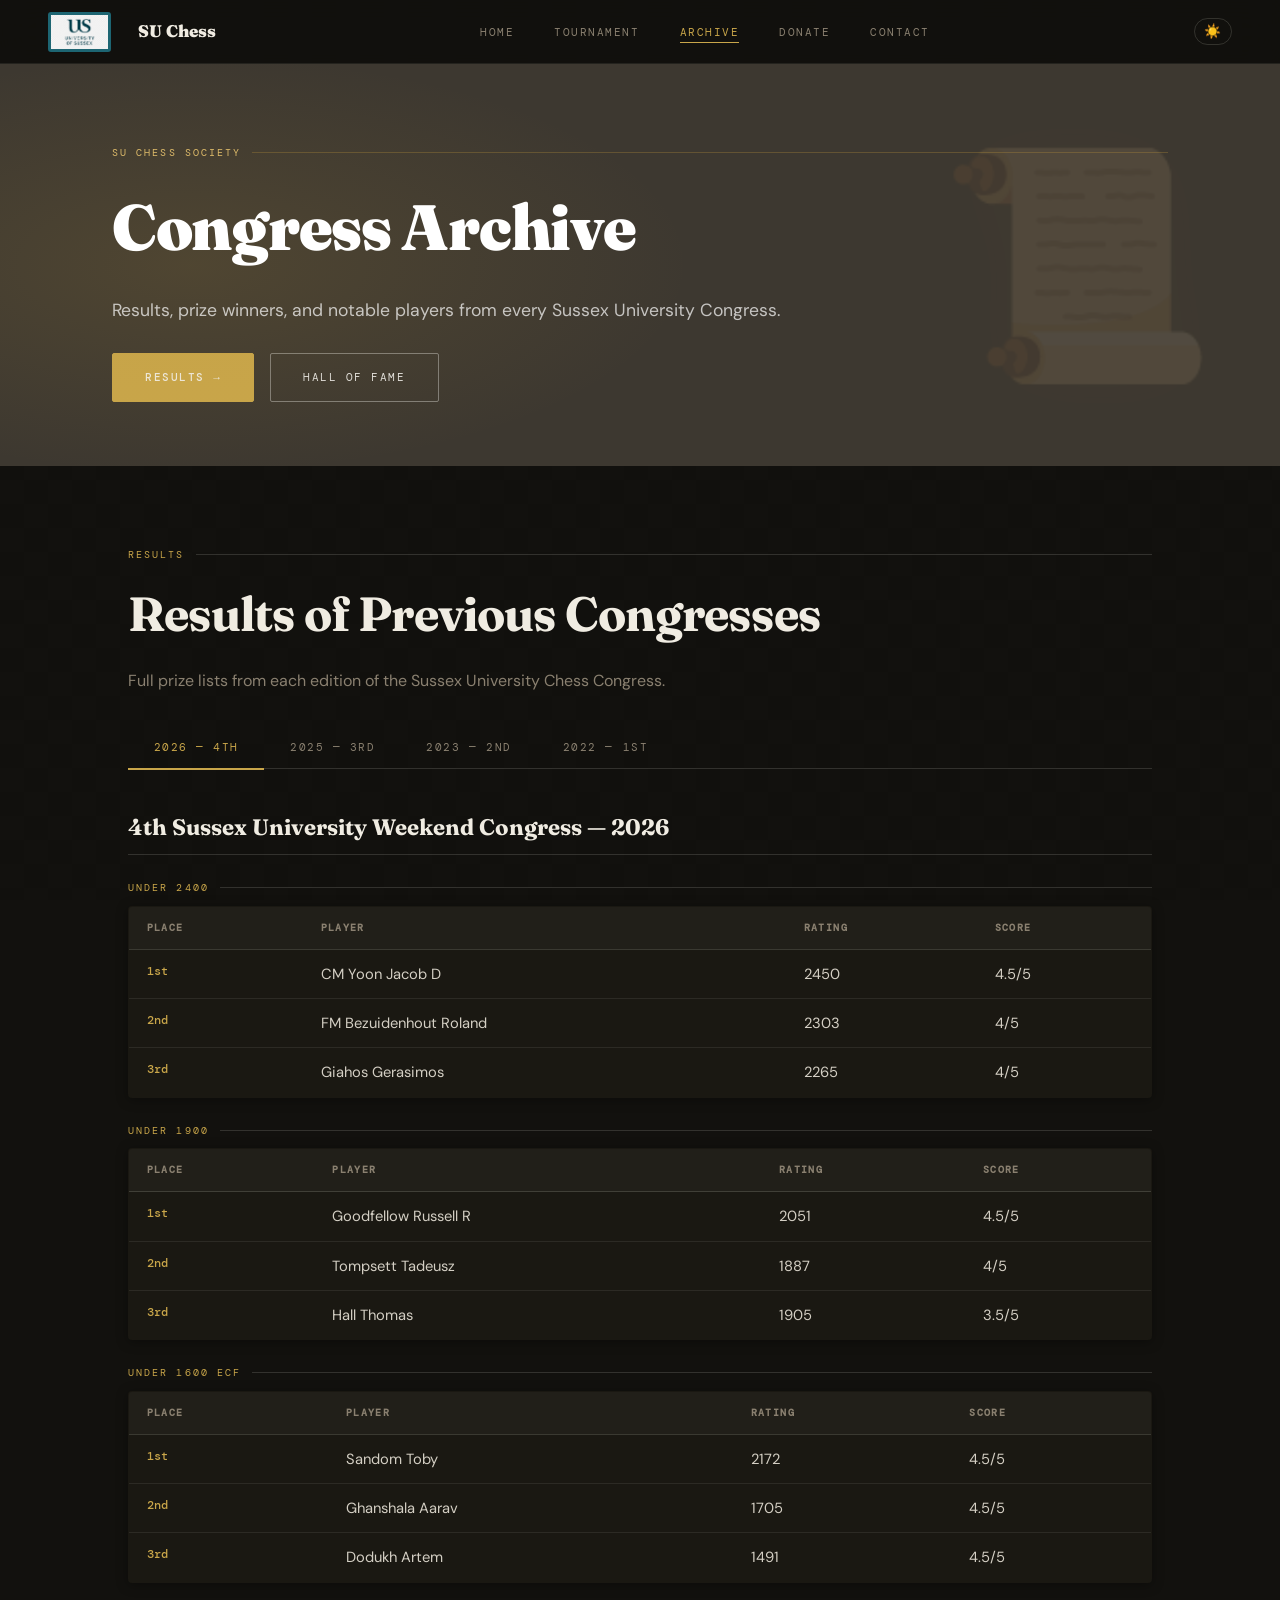
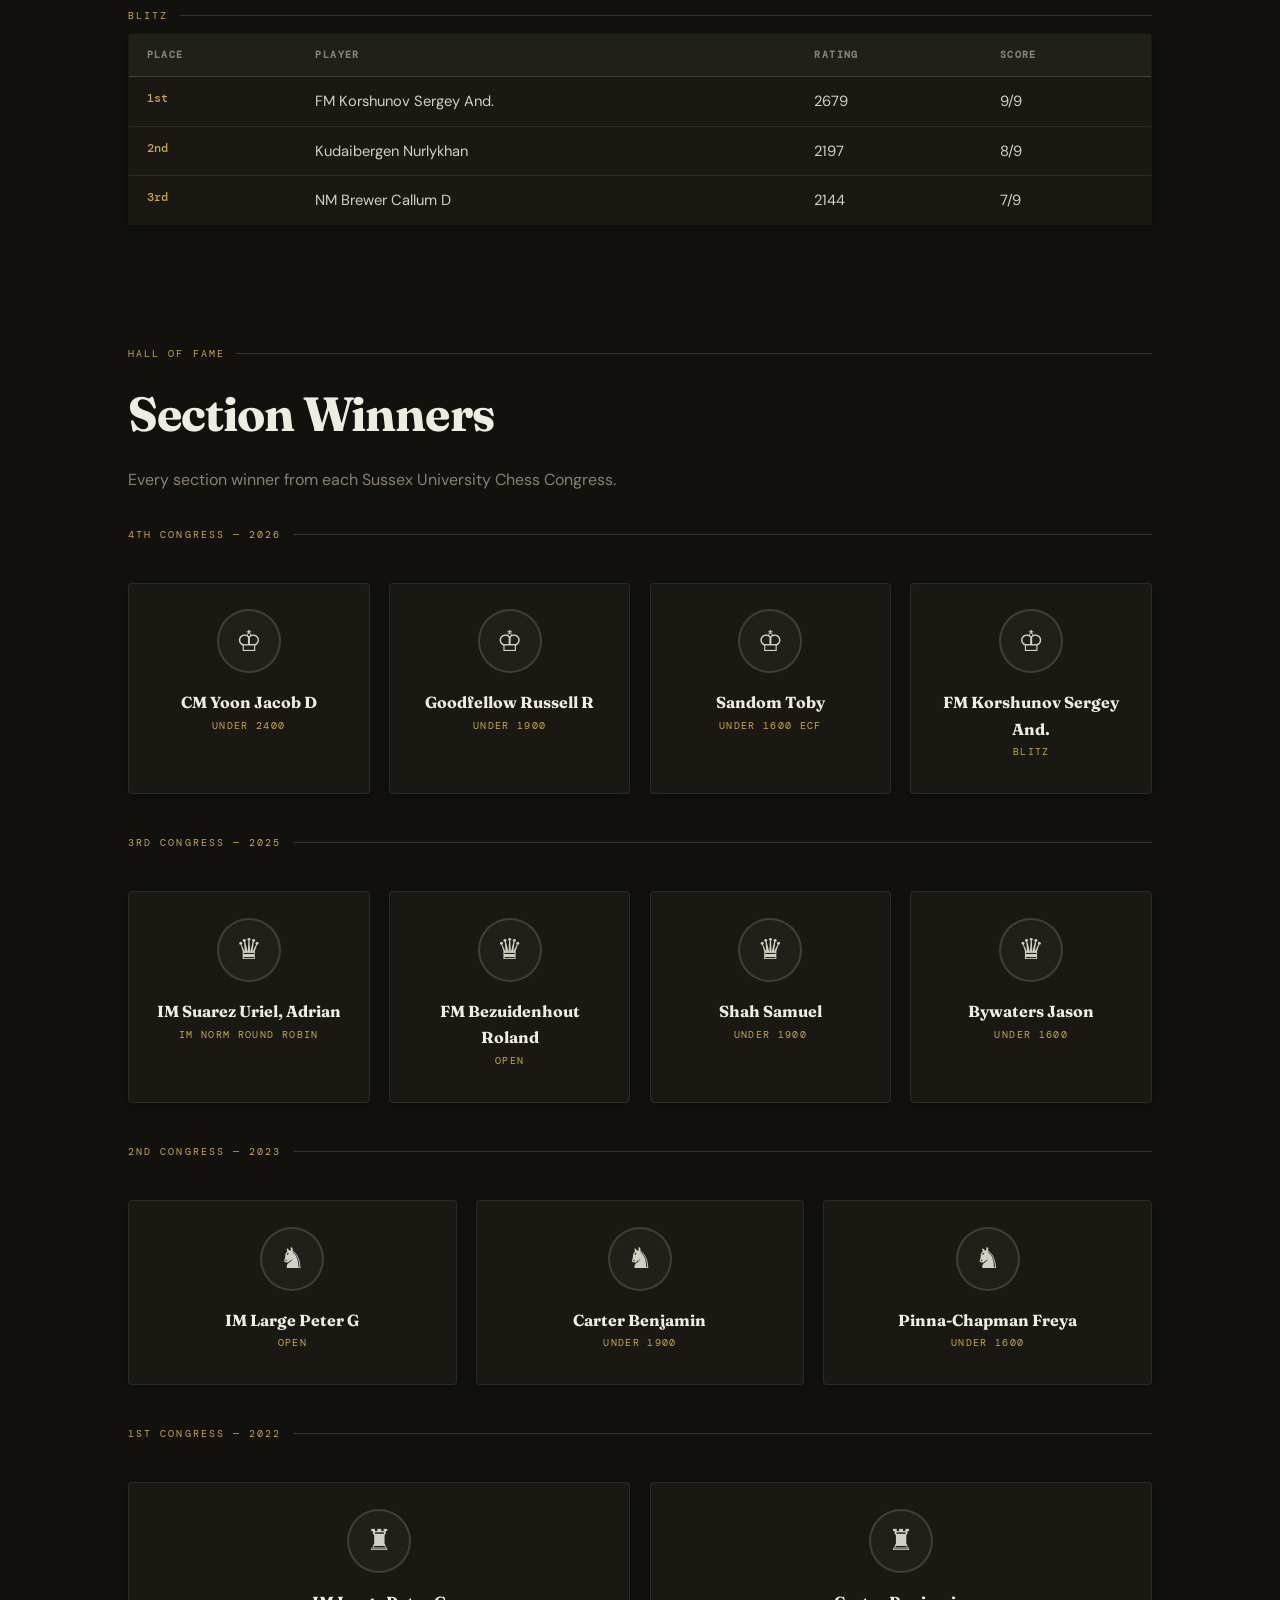
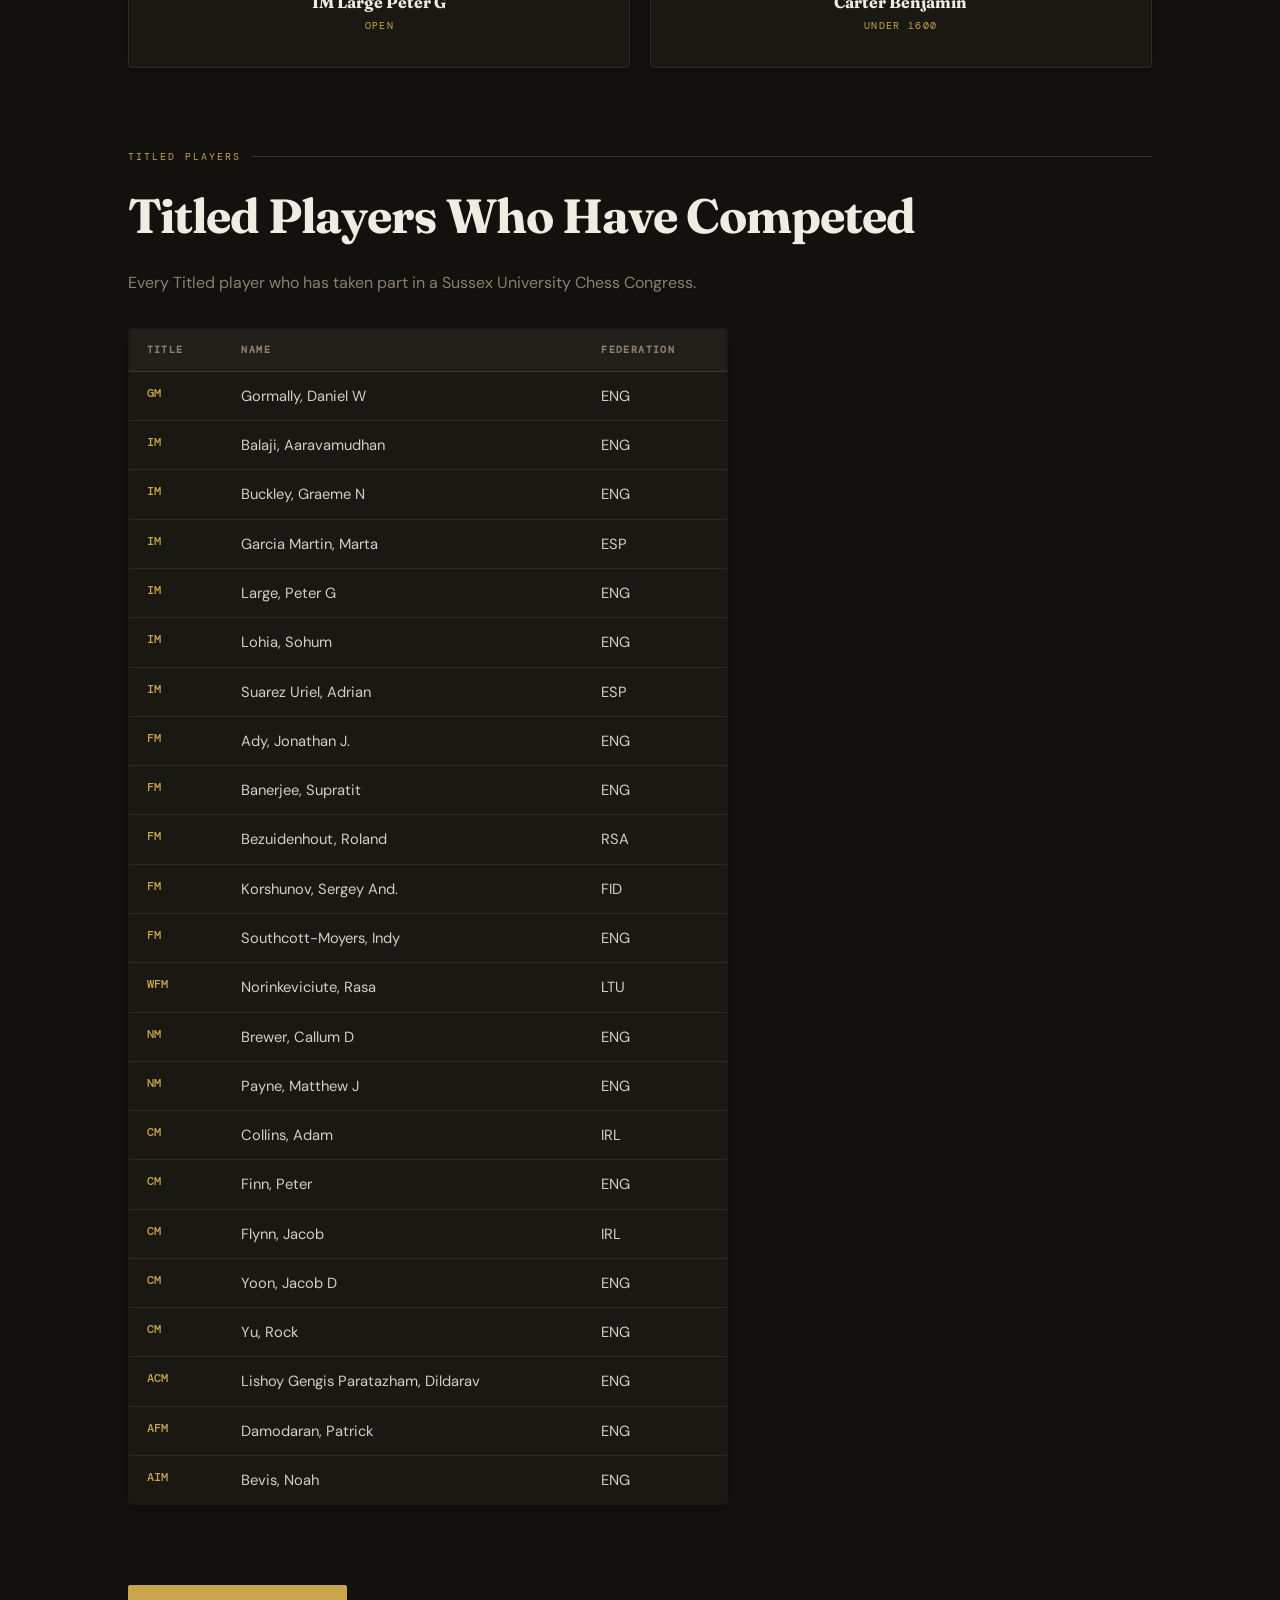
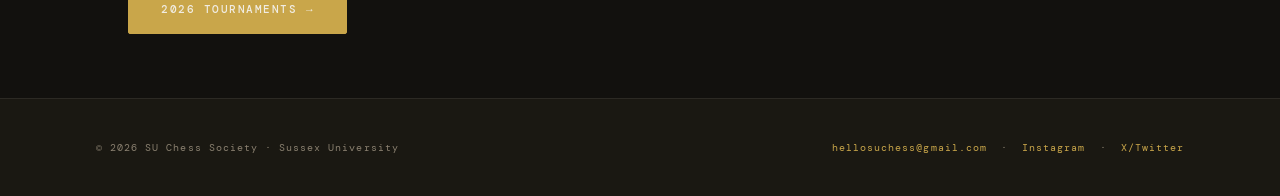
==== commit b9e6d050: "final push" ====
--- a/archive.html
+++ b/archive.html
@@ -3,19 +3,19 @@
 <head>
   <meta charset="UTF-8" />
   <meta name="viewport" content="width=device-width, initial-scale=1.0" />
-  <title>Archive — UOS Chess Society</title>
+  <title>Archive — SU Chess Society</title>
+  <link rel="icon" href="data:image/svg+xml,<svg xmlns=%22http://www.w3.org/2000/svg%22 viewBox=%220 0 100 100%22><text y=%22.9em%22 font-size=%2290%22>♟</text></svg>" />
   <link rel="stylesheet" href="style.css" />
 </head>
 <body>
 
-  <!-- Navigation (injected by components.js) -->
   <div id="nav-placeholder"></div>
 
   <div class="page">
 
     <!-- Page Header -->
     <div class="page-header" data-icon="📜">
-      <p class="section-label" style="margin-bottom:0.8rem;">UOS Chess Society</p>
+      <p class="section-label" style="margin-bottom:0.8rem;">SU Chess Society</p>
       <h1>Congress Archive</h1>
       <p style="color:rgba(255,255,255,0.7); margin-top:1rem; font-size:1.1rem;">
         Results, prize winners, and notable players from every Sussex University Congress.
@@ -89,7 +89,7 @@
 
       <div id="arch2024" class="tab-content">
         <div class="archive-year">
-          <h3>3rd University of Sussex Chess Tournament — 2025</h3>
+          <h3>3rd Sussex University Chess Tournament — 2025</h3>
 
           <p class="section-label" style="margin:1.5rem 0 0.6rem;">IM Norm Round Robin</p>
           <table class="results-table">
@@ -335,7 +335,7 @@
     <section style="padding-top:0; padding-bottom:4rem;">
       <div style="display:flex; gap:1.5rem; flex-wrap:wrap;">
         <a href="tournament.html" class="btn btn-solid">2026 Tournaments →</a>
-        <a href="gallery.html" class="btn">View Gallery →</a>
+
       </div>
     </section>
 
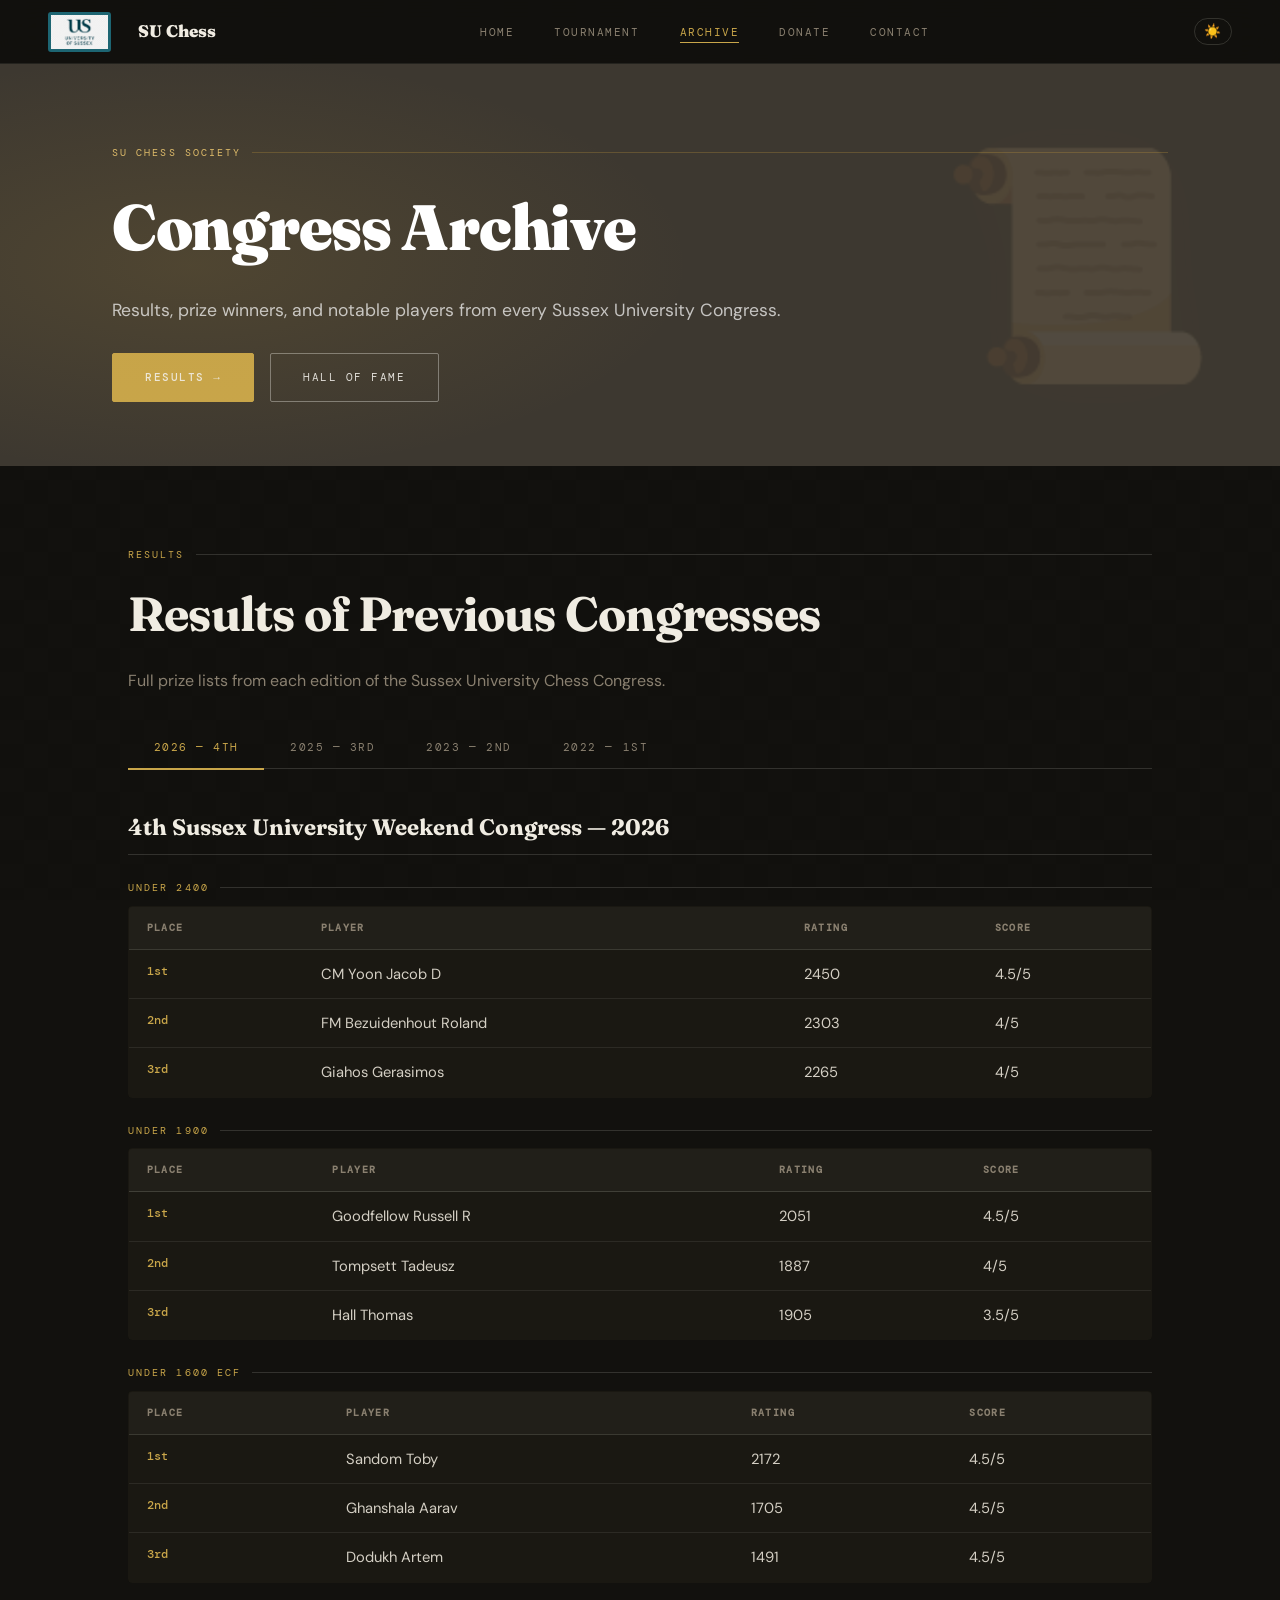
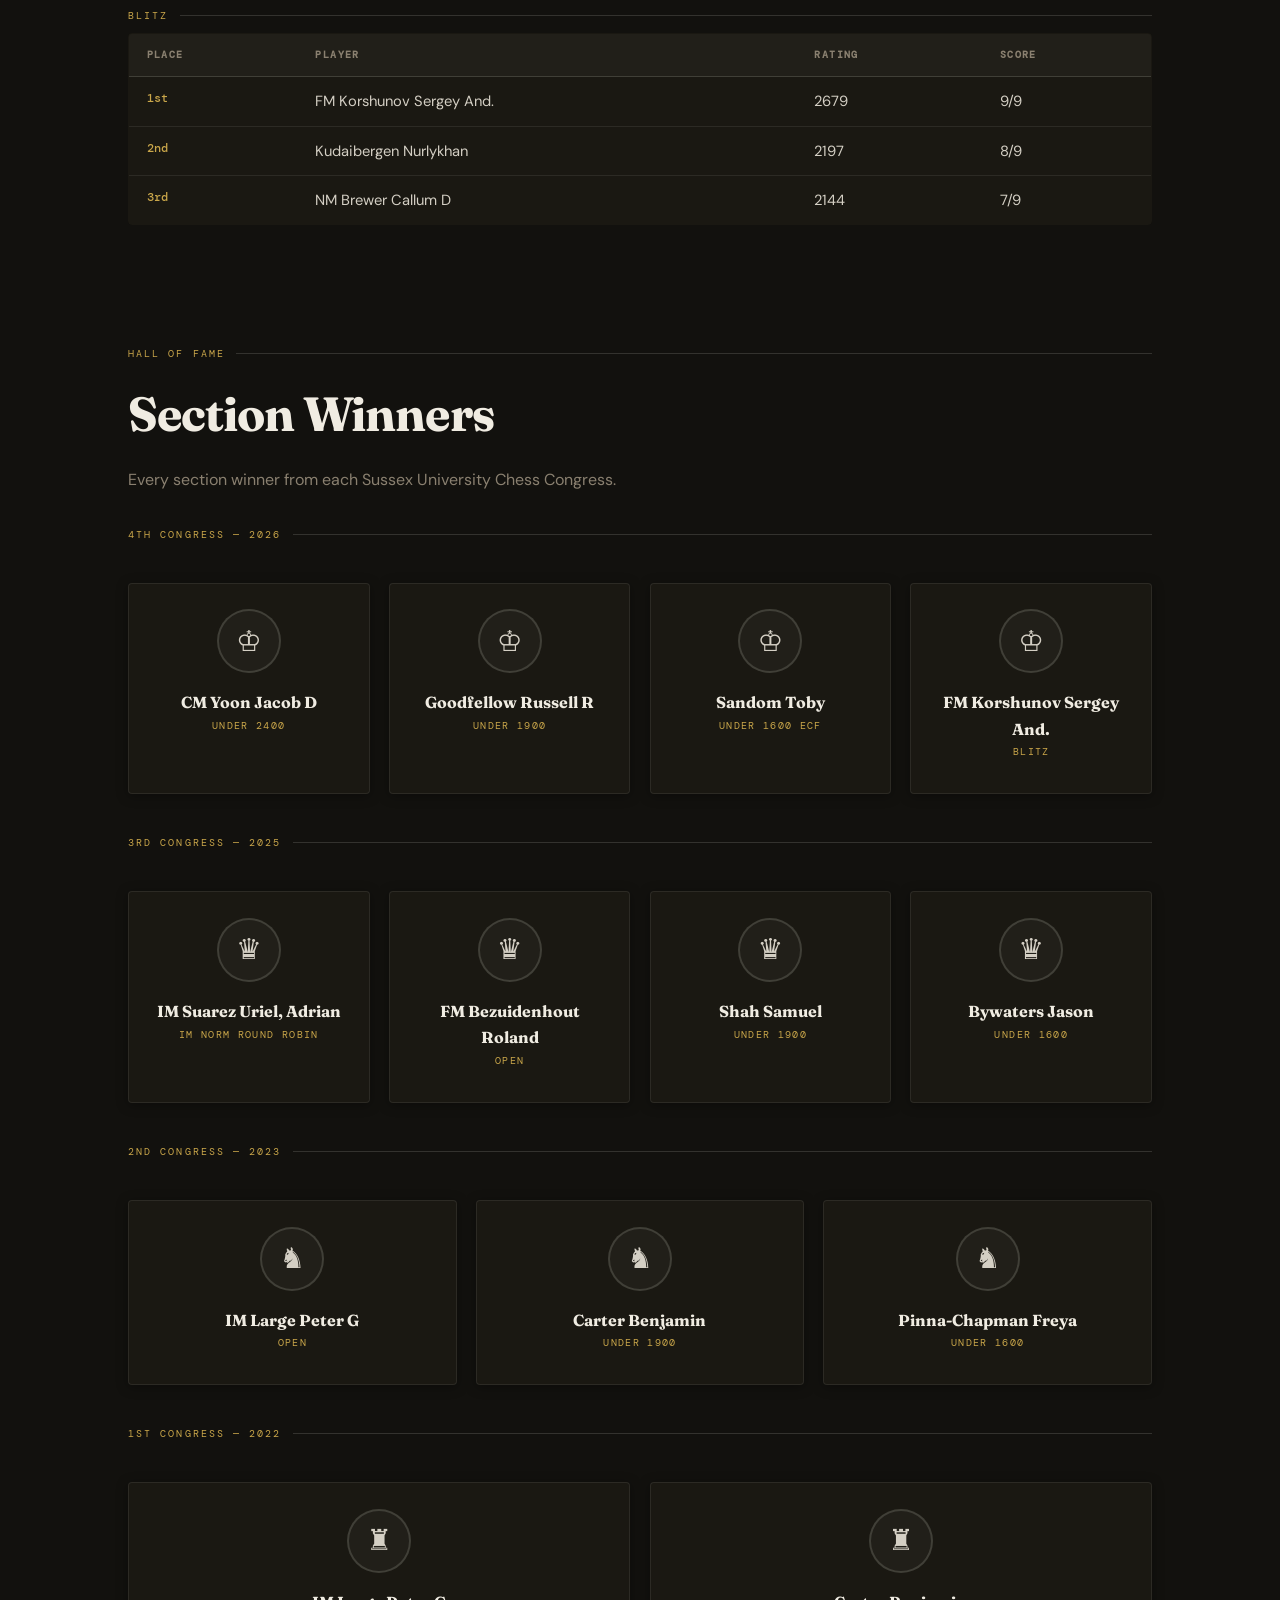
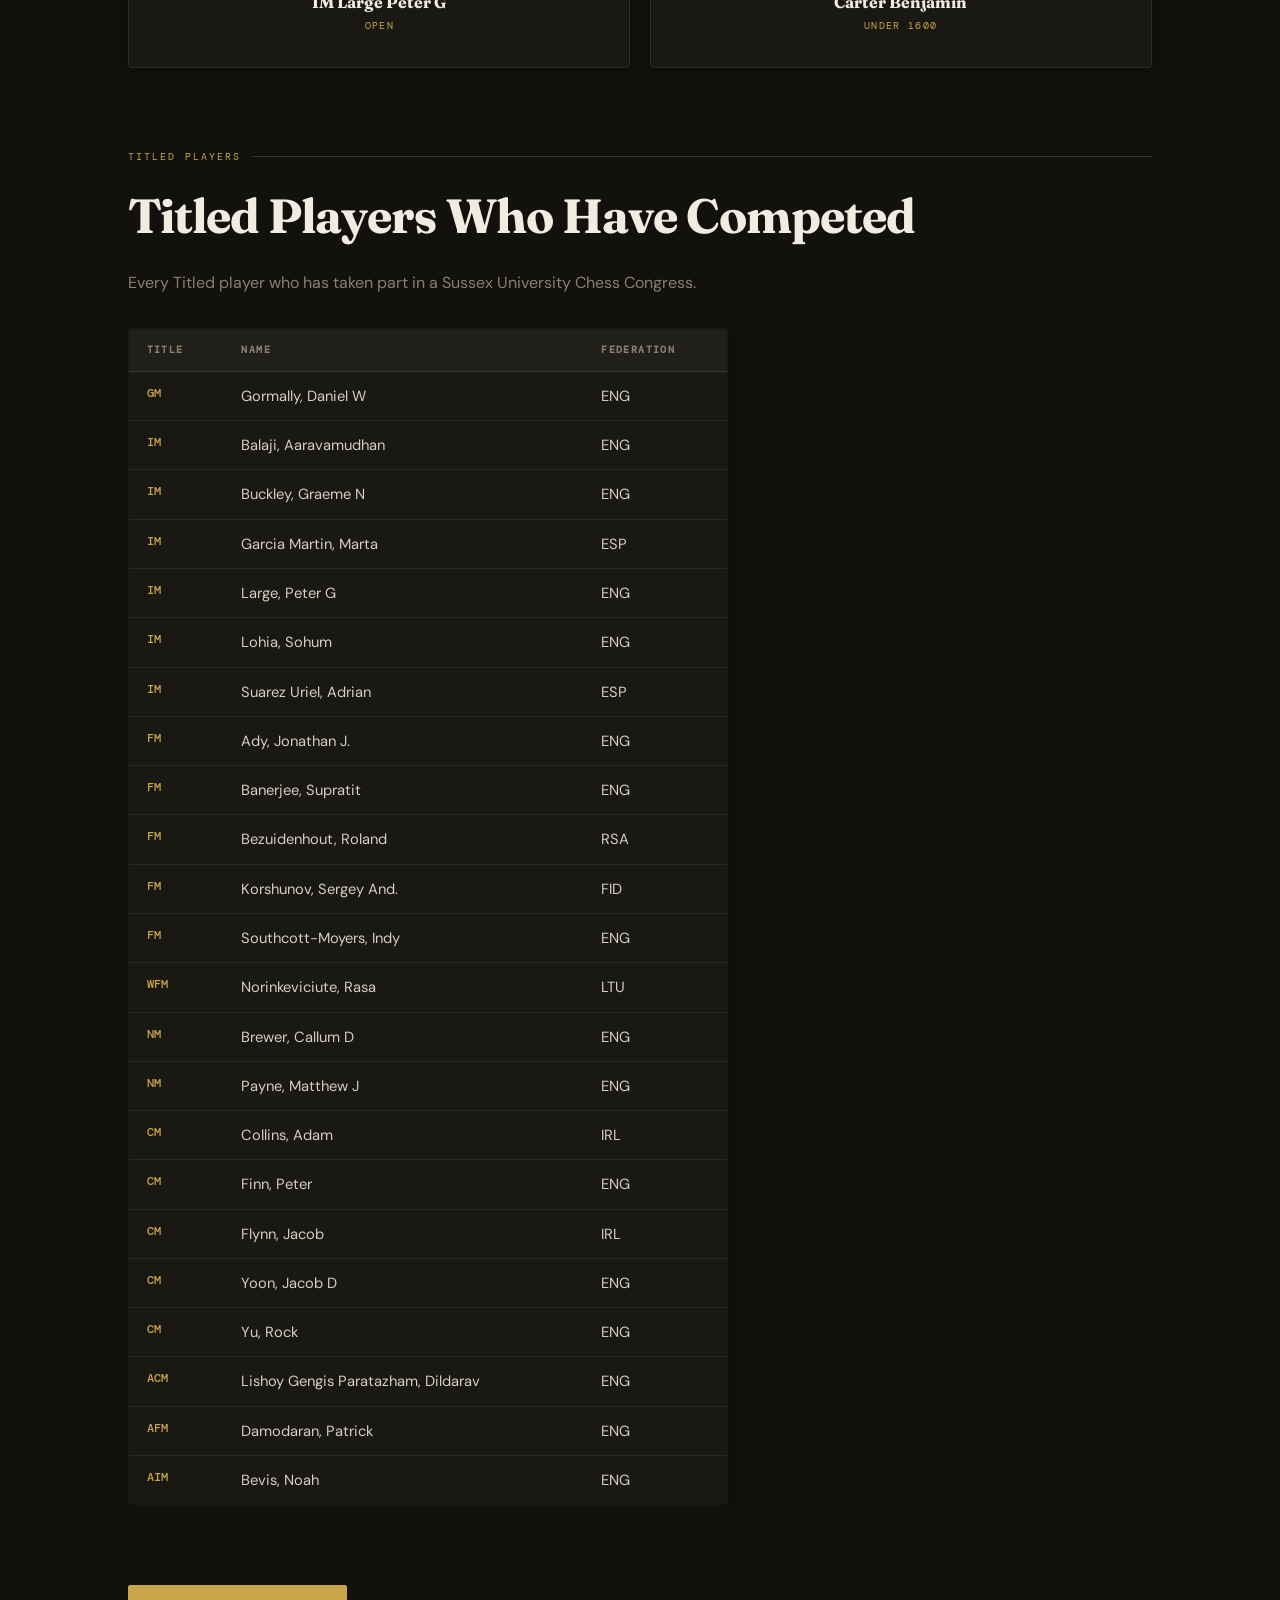
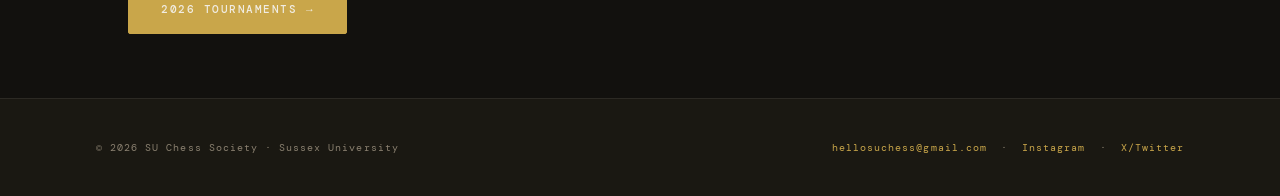
==== commit d0194e1e: "little changes" ====
--- a/archive.html
+++ b/archive.html
@@ -46,44 +46,44 @@
           <h3>4th Sussex University Weekend Congress — 2026</h3>
 
           <p class="section-label" style="margin:1.5rem 0 0.6rem;">Under 2400</p>
-          <table class="results-table">
+          <div class="table-scroll"><table class="results-table">
             <thead><tr><th>Place</th><th>Player</th><th>Rating</th><th>Score</th></tr></thead>
             <tbody>
               <tr><td>1st</td><td>CM Yoon Jacob D</td><td>2450</td><td>4.5/5</td></tr>
               <tr><td>2nd</td><td>FM Bezuidenhout Roland</td><td>2303</td><td>4/5</td></tr>
               <tr><td>3rd</td><td>Giahos Gerasimos</td><td>2265</td><td>4/5</td></tr>
             </tbody>
-          </table>
+          </table></div>
 
           <p class="section-label" style="margin:1.5rem 0 0.6rem;">Under 1900</p>
-          <table class="results-table">
+          <div class="table-scroll"><table class="results-table">
             <thead><tr><th>Place</th><th>Player</th><th>Rating</th><th>Score</th></tr></thead>
             <tbody>
               <tr><td>1st</td><td>Goodfellow Russell R</td><td>2051</td><td>4.5/5</td></tr>
               <tr><td>2nd</td><td>Tompsett Tadeusz</td><td>1887</td><td>4/5</td></tr>
               <tr><td>3rd</td><td>Hall Thomas</td><td>1905</td><td>3.5/5</td></tr>
             </tbody>
-          </table>
+          </table></div>
 
           <p class="section-label" style="margin:1.5rem 0 0.6rem;">Under 1600 ECF</p>
-          <table class="results-table">
+          <div class="table-scroll"><table class="results-table">
             <thead><tr><th>Place</th><th>Player</th><th>Rating</th><th>Score</th></tr></thead>
             <tbody>
               <tr><td>1st</td><td>Sandom Toby</td><td>2172</td><td>4.5/5</td></tr>
               <tr><td>2nd</td><td>Ghanshala Aarav</td><td>1705</td><td>4.5/5</td></tr>
               <tr><td>3rd</td><td>Dodukh Artem</td><td>1491</td><td>4.5/5</td></tr>
             </tbody>
-          </table>
+          </table></div>
 
           <p class="section-label" style="margin:1.5rem 0 0.6rem;">Blitz</p>
-          <table class="results-table">
+          <div class="table-scroll"><table class="results-table">
             <thead><tr><th>Place</th><th>Player</th><th>Rating</th><th>Score</th></tr></thead>
             <tbody>
               <tr><td>1st</td><td>FM Korshunov Sergey And.</td><td>2679</td><td>9/9</td></tr>
               <tr><td>2nd</td><td>Kudaibergen Nurlykhan</td><td>2197</td><td>8/9</td></tr>
               <tr><td>3rd</td><td>NM Brewer Callum D</td><td>2144</td><td>7/9</td></tr>
             </tbody>
-          </table>
+          </table></div>
         </div>
       </div>
 
@@ -92,44 +92,44 @@
           <h3>3rd Sussex University Chess Tournament — 2025</h3>
 
           <p class="section-label" style="margin:1.5rem 0 0.6rem;">IM Norm Round Robin</p>
-          <table class="results-table">
+          <div class="table-scroll"><table class="results-table">
             <thead><tr><th>Place</th><th>Player</th><th>Rating</th><th>Score</th></tr></thead>
             <tbody>
               <tr><td>1st</td><td>IM Suarez Uriel, Adrian</td><td>2399</td><td>7/9</td></tr>
               <tr><td>2nd</td><td>CM Collins, Adam</td><td>2221</td><td>6.5/9</td></tr>
               <tr><td>3rd</td><td>IM Garcia Martin, Marta</td><td>2330</td><td>6/9</td></tr>
             </tbody>
-          </table>
+          </table></div>
 
           <p class="section-label" style="margin:1.5rem 0 0.6rem;">Open</p>
-          <table class="results-table">
+          <div class="table-scroll"><table class="results-table">
             <thead><tr><th>Place</th><th>Player</th><th>Rating</th><th>Score</th></tr></thead>
             <tbody>
               <tr><td>1st</td><td>FM Bezuidenhout Roland</td><td>2272</td><td>4.5/5</td></tr>
               <tr><td>2nd</td><td>Mesropyan Hayk</td><td>1972</td><td>4/5</td></tr>
               <tr><td>3rd</td><td>Kolani Arjun</td><td>2118</td><td>4/5</td></tr>
             </tbody>
-          </table>
+          </table></div>
 
           <p class="section-label" style="margin:1.5rem 0 0.6rem;">Under 1900</p>
-          <table class="results-table">
+          <div class="table-scroll"><table class="results-table">
             <thead><tr><th>Place</th><th>Player</th><th>Rating</th><th>Score</th></tr></thead>
             <tbody>
               <tr><td>1st</td><td>Shah Samuel</td><td>1693</td><td>4.5/5</td></tr>
               <tr><td>2nd</td><td>Li Yueci</td><td>1685</td><td>3.5/5</td></tr>
               <tr><td>3rd</td><td>Blin Henri</td><td>1704</td><td>3.5/5</td></tr>
             </tbody>
-          </table>
+          </table></div>
 
           <p class="section-label" style="margin:1.5rem 0 0.6rem;">Under 1600</p>
-          <table class="results-table">
+          <div class="table-scroll"><table class="results-table">
             <thead><tr><th>Place</th><th>Player</th><th>Rating</th><th>Score</th></tr></thead>
             <tbody>
               <tr><td>1st</td><td>Bywaters Jason</td><td>1460</td><td>4.5/5</td></tr>
               <tr><td>2nd</td><td>Crosby Peter</td><td>1578</td><td>4/5</td></tr>
               <tr><td>3rd</td><td>Dodukh Artem</td><td>1402</td><td>4/5</td></tr>
             </tbody>
-          </table>
+          </table></div>
         </div>
       </div>
 
@@ -138,34 +138,34 @@
           <h3>2nd Sussex University Chess Congress — 2023</h3>
 
           <p class="section-label" style="margin:1.5rem 0 0.6rem;">Open</p>
-          <table class="results-table">
+          <div class="table-scroll"><table class="results-table">
             <thead><tr><th>Place</th><th>Player</th><th>Rating</th><th>Score</th></tr></thead>
             <tbody>
               <tr><td>1st</td><td>IM Large Peter G</td><td>2308</td><td>4.5/5</td></tr>
               <tr><td>2nd</td><td>Payne Matthew J</td><td>2070</td><td>3.5/5</td></tr>
               <tr><td>3rd</td><td>Buckland Louis</td><td>1856</td><td>3.5/5</td></tr>
             </tbody>
-          </table>
+          </table></div>
 
           <p class="section-label" style="margin:1.5rem 0 0.6rem;">Under 1900</p>
-          <table class="results-table">
+          <div class="table-scroll"><table class="results-table">
             <thead><tr><th>Place</th><th>Player</th><th>Rating</th><th>Score</th></tr></thead>
             <tbody>
               <tr><td>1st</td><td>Carter Benjamin</td><td>1296</td><td>4/5</td></tr>
               <tr><td>2nd</td><td>Jebari Omar</td><td>1858</td><td>4/5</td></tr>
               <tr><td>3rd</td><td>St Louis Laurence</td><td>1446</td><td>4/5</td></tr>
             </tbody>
-          </table>
+          </table></div>
 
           <p class="section-label" style="margin:1.5rem 0 0.6rem;">Under 1600</p>
-          <table class="results-table">
+          <div class="table-scroll"><table class="results-table">
             <thead><tr><th>Place</th><th>Player</th><th>Rating</th><th>Score</th></tr></thead>
             <tbody>
               <tr><td>1st</td><td>Pinna-Chapman Freya</td><td>1018</td><td>4/5</td></tr>
               <tr><td>2nd</td><td>Hills Elliott</td><td>1460</td><td>4/5</td></tr>
               <tr><td>3rd</td><td>Marshall Daniel</td><td>0</td><td>4/5</td></tr>
             </tbody>
-          </table>
+          </table></div>
         </div>
       </div>
 
@@ -174,7 +174,7 @@
           <h3>1st Sussex University Chess Congress — 2022</h3>
 
           <p class="section-label" style="margin:1.5rem 0 0.6rem;">Open</p>
-          <table class="results-table">
+          <div class="table-scroll"><table class="results-table">
             <thead><tr><th>Place</th><th>Player</th><th>Rating</th><th>Score</th></tr></thead>
             <tbody>
               <tr><td>1st</td><td>Large Peter G</td><td>2372</td><td>4.5/5</td></tr>
@@ -182,10 +182,10 @@
               <tr><td>3rd=</td><td>Buckland Louis</td><td>1972</td><td>4/5</td></tr>
               <tr><td>3rd=</td><td>Bowden Madison B</td><td>1957</td><td>4/5</td></tr>
             </tbody>
-          </table>
+          </table></div>
 
           <p class="section-label" style="margin:1.5rem 0 0.6rem;">Under 1600</p>
-          <table class="results-table">
+          <div class="table-scroll"><table class="results-table">
             <thead><tr><th>Place</th><th>Player</th><th>Rating</th><th>Score</th></tr></thead>
             <tbody>
               <tr><td>1st</td><td>Carter Benjamin</td><td>853</td><td>4.5/5</td></tr>
@@ -196,7 +196,7 @@
               <tr><td>3rd=</td><td>Chadwick Susan E</td><td>1474</td><td>3.5/5</td></tr>
               <tr><td>3rd=</td><td>Bywaters Jason</td><td>—</td><td>3.5/5</td></tr>
             </tbody>
-          </table>
+          </table></div>
         </div>
       </div>
     </section>
@@ -303,7 +303,7 @@
       <p style="color:var(--ink-3); max-width:650px; margin-bottom:2rem;">
         Every Titled player who has taken part in a Sussex University Chess Congress.
       </p>
-      <table class="results-table" style="max-width:600px;">
+      <div class="table-scroll"><table class="results-table" style="max-width:600px;">
         <thead><tr><th>Title</th><th>Name</th><th>Federation</th></tr></thead>
         <tbody>
           <tr><td>GM</td><td>Gormally, Daniel W</td><td>ENG</td></tr>
@@ -330,7 +330,7 @@
           <tr><td>AFM</td><td>Damodaran, Patrick</td><td>ENG</td></tr>
           <tr><td>AIM</td><td>Bevis, Noah</td><td>ENG</td></tr>
         </tbody>
-      </table>
+      </table></div>
     </section>
     <section style="padding-top:0; padding-bottom:4rem;">
       <div style="display:flex; gap:1.5rem; flex-wrap:wrap;">
--- a/style.css
+++ b/style.css
@@ -1107,11 +1107,16 @@
   .tab-btn { padding: 0.7rem 1rem; }
 
   /* Schedule table — make scrollable rather than squishing */
-  .schedule-table,
-  .results-table {
+  .table-scroll,
+  .schedule-table {
     display: block;
     overflow-x: auto;
     -webkit-overflow-scrolling: touch;
+  }
+
+  .schedule-table,
+  .results-table {
+    min-width: 420px;
     white-space: nowrap;
   }
 
@@ -1281,6 +1286,14 @@
 .transport-card ul { padding-left: 1.1rem; }
 .transport-card ul li { margin-bottom: 0.3rem; }
 
+/* ── Scrollable table wrapper ────────────────────────────────── */
+.table-scroll {
+  width: 100%;
+  overflow-x: auto;
+  -webkit-overflow-scrolling: touch;
+  border-radius: 4px;
+}
+
 /* ── Archive / Results ───────────────────────────────────────── */
 .archive-year {
   margin-bottom: 2.5rem;
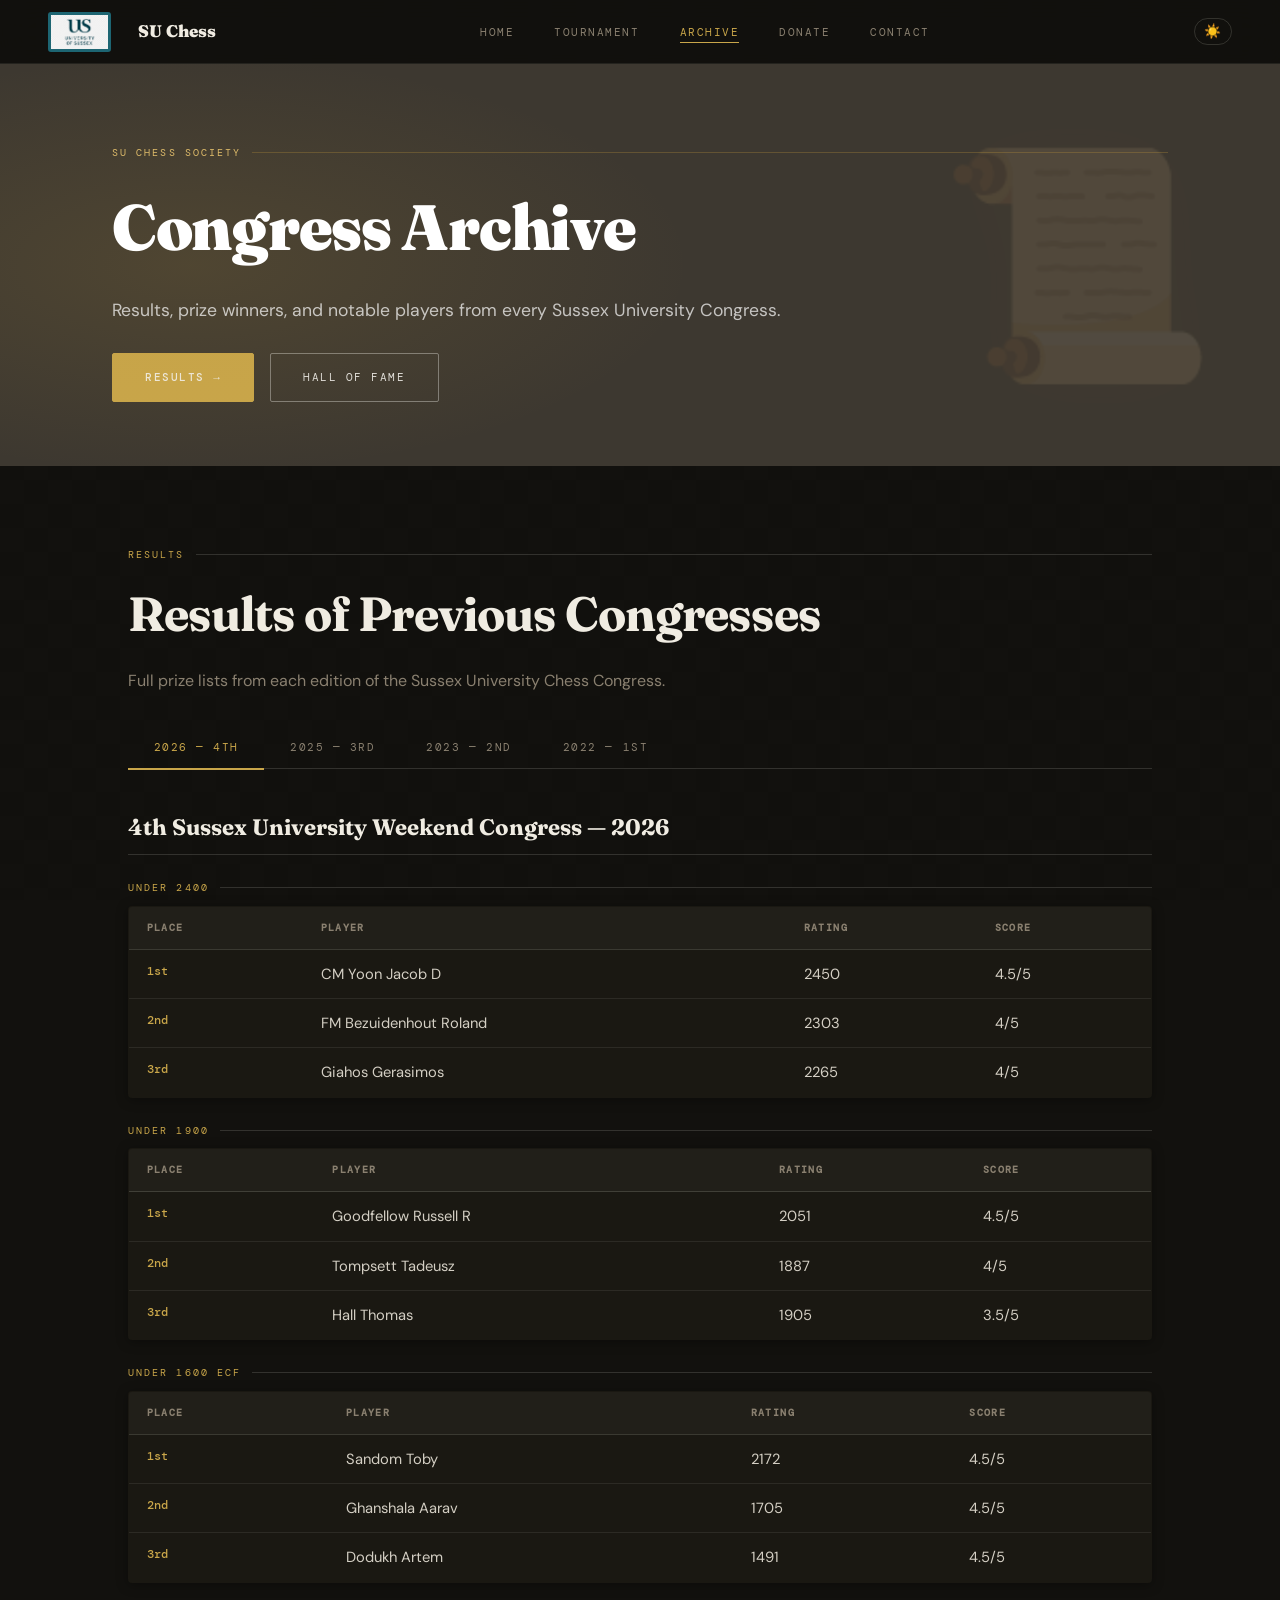
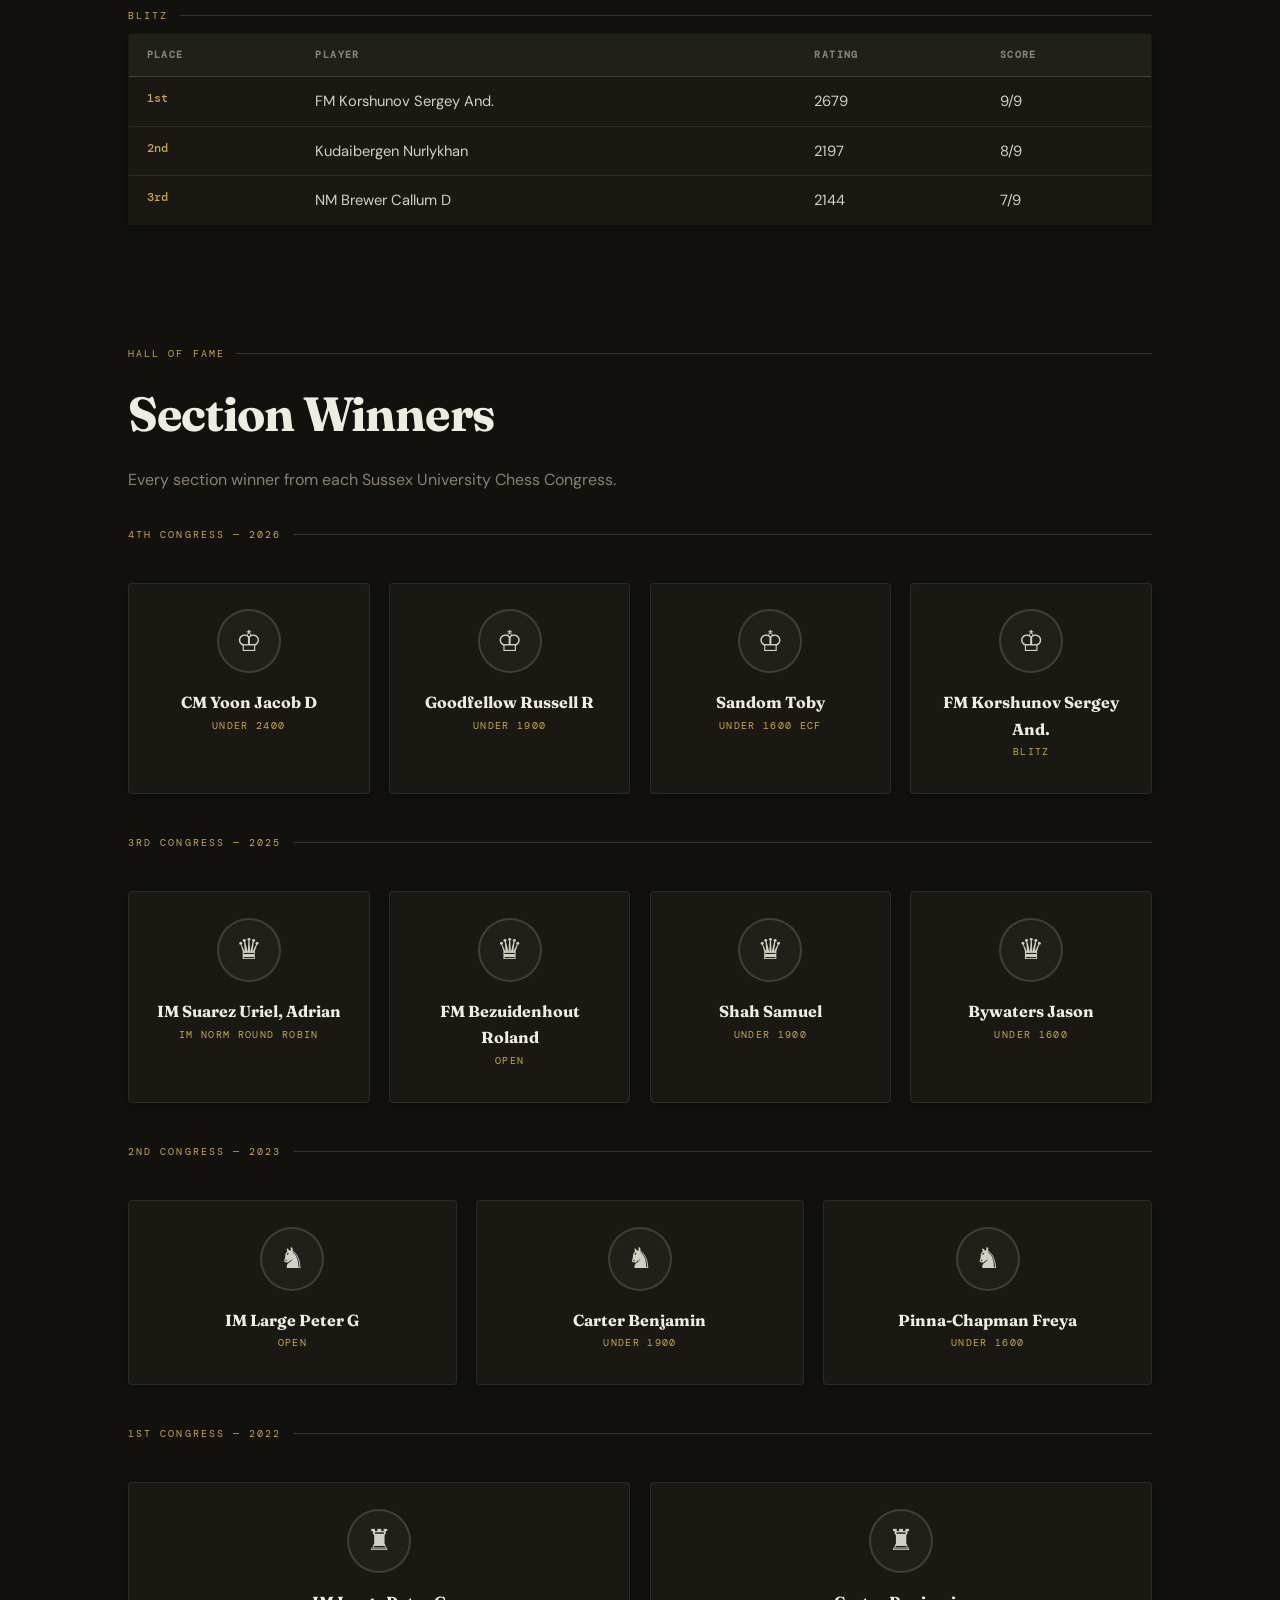
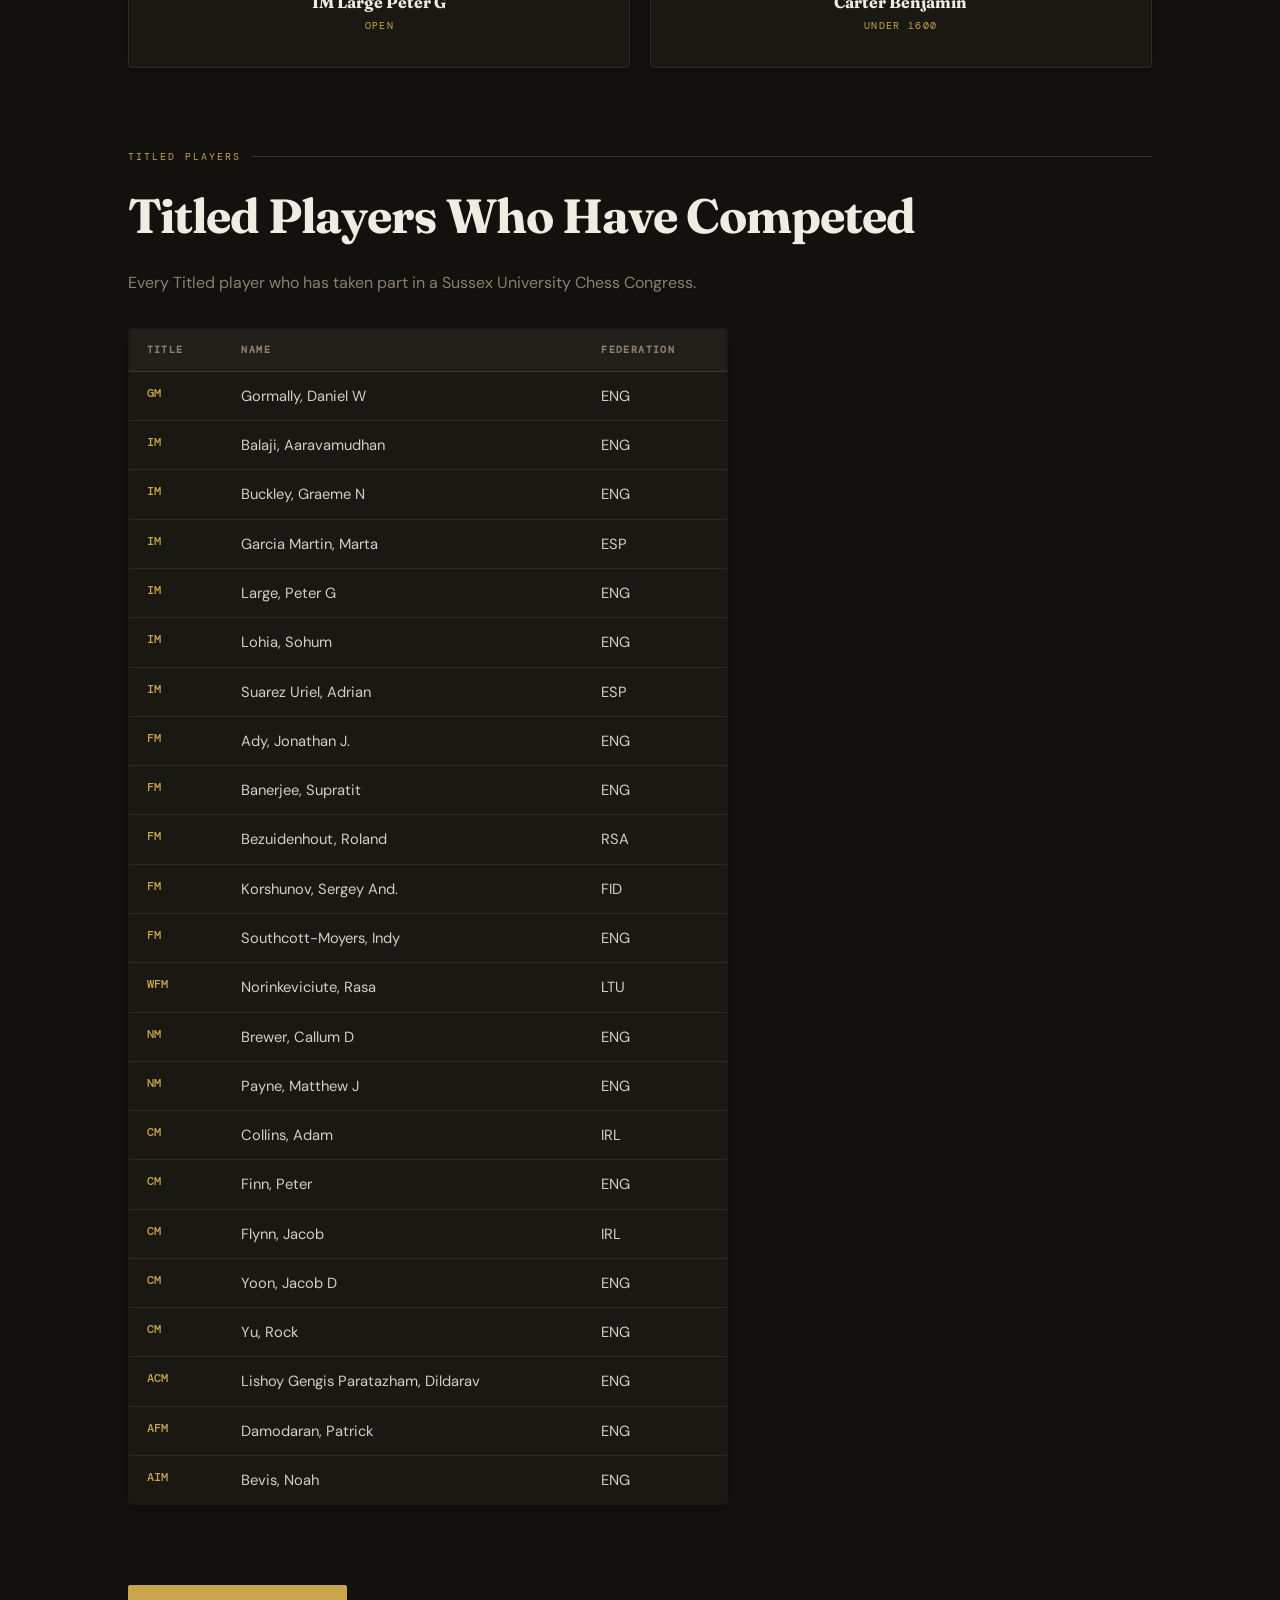
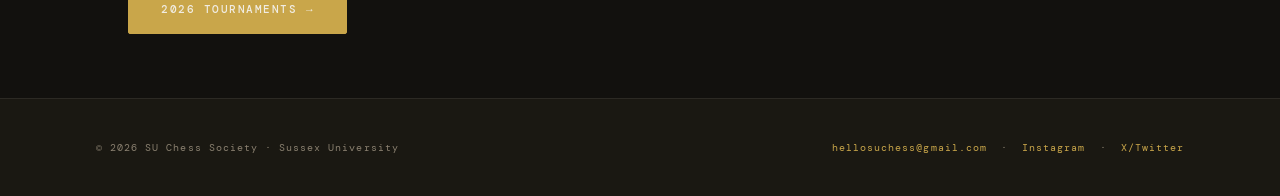
==== commit 33e93ca0: "revert changes" ====
--- a/archive.html
+++ b/archive.html
@@ -46,44 +46,44 @@
           <h3>4th Sussex University Weekend Congress — 2026</h3>
 
           <p class="section-label" style="margin:1.5rem 0 0.6rem;">Under 2400</p>
-          <div class="table-scroll"><table class="results-table">
+          <table class="results-table">
             <thead><tr><th>Place</th><th>Player</th><th>Rating</th><th>Score</th></tr></thead>
             <tbody>
               <tr><td>1st</td><td>CM Yoon Jacob D</td><td>2450</td><td>4.5/5</td></tr>
               <tr><td>2nd</td><td>FM Bezuidenhout Roland</td><td>2303</td><td>4/5</td></tr>
               <tr><td>3rd</td><td>Giahos Gerasimos</td><td>2265</td><td>4/5</td></tr>
             </tbody>
-          </table></div>
+          </table>
 
           <p class="section-label" style="margin:1.5rem 0 0.6rem;">Under 1900</p>
-          <div class="table-scroll"><table class="results-table">
+          <table class="results-table">
             <thead><tr><th>Place</th><th>Player</th><th>Rating</th><th>Score</th></tr></thead>
             <tbody>
               <tr><td>1st</td><td>Goodfellow Russell R</td><td>2051</td><td>4.5/5</td></tr>
               <tr><td>2nd</td><td>Tompsett Tadeusz</td><td>1887</td><td>4/5</td></tr>
               <tr><td>3rd</td><td>Hall Thomas</td><td>1905</td><td>3.5/5</td></tr>
             </tbody>
-          </table></div>
+          </table>
 
           <p class="section-label" style="margin:1.5rem 0 0.6rem;">Under 1600 ECF</p>
-          <div class="table-scroll"><table class="results-table">
+          <table class="results-table">
             <thead><tr><th>Place</th><th>Player</th><th>Rating</th><th>Score</th></tr></thead>
             <tbody>
               <tr><td>1st</td><td>Sandom Toby</td><td>2172</td><td>4.5/5</td></tr>
               <tr><td>2nd</td><td>Ghanshala Aarav</td><td>1705</td><td>4.5/5</td></tr>
               <tr><td>3rd</td><td>Dodukh Artem</td><td>1491</td><td>4.5/5</td></tr>
             </tbody>
-          </table></div>
+          </table>
 
           <p class="section-label" style="margin:1.5rem 0 0.6rem;">Blitz</p>
-          <div class="table-scroll"><table class="results-table">
+          <table class="results-table">
             <thead><tr><th>Place</th><th>Player</th><th>Rating</th><th>Score</th></tr></thead>
             <tbody>
               <tr><td>1st</td><td>FM Korshunov Sergey And.</td><td>2679</td><td>9/9</td></tr>
               <tr><td>2nd</td><td>Kudaibergen Nurlykhan</td><td>2197</td><td>8/9</td></tr>
               <tr><td>3rd</td><td>NM Brewer Callum D</td><td>2144</td><td>7/9</td></tr>
             </tbody>
-          </table></div>
+          </table>
         </div>
       </div>
 
@@ -92,44 +92,44 @@
           <h3>3rd Sussex University Chess Tournament — 2025</h3>
 
           <p class="section-label" style="margin:1.5rem 0 0.6rem;">IM Norm Round Robin</p>
-          <div class="table-scroll"><table class="results-table">
+          <table class="results-table">
             <thead><tr><th>Place</th><th>Player</th><th>Rating</th><th>Score</th></tr></thead>
             <tbody>
               <tr><td>1st</td><td>IM Suarez Uriel, Adrian</td><td>2399</td><td>7/9</td></tr>
               <tr><td>2nd</td><td>CM Collins, Adam</td><td>2221</td><td>6.5/9</td></tr>
               <tr><td>3rd</td><td>IM Garcia Martin, Marta</td><td>2330</td><td>6/9</td></tr>
             </tbody>
-          </table></div>
+          </table>
 
           <p class="section-label" style="margin:1.5rem 0 0.6rem;">Open</p>
-          <div class="table-scroll"><table class="results-table">
+          <table class="results-table">
             <thead><tr><th>Place</th><th>Player</th><th>Rating</th><th>Score</th></tr></thead>
             <tbody>
               <tr><td>1st</td><td>FM Bezuidenhout Roland</td><td>2272</td><td>4.5/5</td></tr>
               <tr><td>2nd</td><td>Mesropyan Hayk</td><td>1972</td><td>4/5</td></tr>
               <tr><td>3rd</td><td>Kolani Arjun</td><td>2118</td><td>4/5</td></tr>
             </tbody>
-          </table></div>
+          </table>
 
           <p class="section-label" style="margin:1.5rem 0 0.6rem;">Under 1900</p>
-          <div class="table-scroll"><table class="results-table">
+          <table class="results-table">
             <thead><tr><th>Place</th><th>Player</th><th>Rating</th><th>Score</th></tr></thead>
             <tbody>
               <tr><td>1st</td><td>Shah Samuel</td><td>1693</td><td>4.5/5</td></tr>
               <tr><td>2nd</td><td>Li Yueci</td><td>1685</td><td>3.5/5</td></tr>
               <tr><td>3rd</td><td>Blin Henri</td><td>1704</td><td>3.5/5</td></tr>
             </tbody>
-          </table></div>
+          </table>
 
           <p class="section-label" style="margin:1.5rem 0 0.6rem;">Under 1600</p>
-          <div class="table-scroll"><table class="results-table">
+          <table class="results-table">
             <thead><tr><th>Place</th><th>Player</th><th>Rating</th><th>Score</th></tr></thead>
             <tbody>
               <tr><td>1st</td><td>Bywaters Jason</td><td>1460</td><td>4.5/5</td></tr>
               <tr><td>2nd</td><td>Crosby Peter</td><td>1578</td><td>4/5</td></tr>
               <tr><td>3rd</td><td>Dodukh Artem</td><td>1402</td><td>4/5</td></tr>
             </tbody>
-          </table></div>
+          </table>
         </div>
       </div>
 
@@ -138,34 +138,34 @@
           <h3>2nd Sussex University Chess Congress — 2023</h3>
 
           <p class="section-label" style="margin:1.5rem 0 0.6rem;">Open</p>
-          <div class="table-scroll"><table class="results-table">
+          <table class="results-table">
             <thead><tr><th>Place</th><th>Player</th><th>Rating</th><th>Score</th></tr></thead>
             <tbody>
               <tr><td>1st</td><td>IM Large Peter G</td><td>2308</td><td>4.5/5</td></tr>
               <tr><td>2nd</td><td>Payne Matthew J</td><td>2070</td><td>3.5/5</td></tr>
               <tr><td>3rd</td><td>Buckland Louis</td><td>1856</td><td>3.5/5</td></tr>
             </tbody>
-          </table></div>
+          </table>
 
           <p class="section-label" style="margin:1.5rem 0 0.6rem;">Under 1900</p>
-          <div class="table-scroll"><table class="results-table">
+          <table class="results-table">
             <thead><tr><th>Place</th><th>Player</th><th>Rating</th><th>Score</th></tr></thead>
             <tbody>
               <tr><td>1st</td><td>Carter Benjamin</td><td>1296</td><td>4/5</td></tr>
               <tr><td>2nd</td><td>Jebari Omar</td><td>1858</td><td>4/5</td></tr>
               <tr><td>3rd</td><td>St Louis Laurence</td><td>1446</td><td>4/5</td></tr>
             </tbody>
-          </table></div>
+          </table>
 
           <p class="section-label" style="margin:1.5rem 0 0.6rem;">Under 1600</p>
-          <div class="table-scroll"><table class="results-table">
+          <table class="results-table">
             <thead><tr><th>Place</th><th>Player</th><th>Rating</th><th>Score</th></tr></thead>
             <tbody>
               <tr><td>1st</td><td>Pinna-Chapman Freya</td><td>1018</td><td>4/5</td></tr>
               <tr><td>2nd</td><td>Hills Elliott</td><td>1460</td><td>4/5</td></tr>
               <tr><td>3rd</td><td>Marshall Daniel</td><td>0</td><td>4/5</td></tr>
             </tbody>
-          </table></div>
+          </table>
         </div>
       </div>
 
@@ -174,7 +174,7 @@
           <h3>1st Sussex University Chess Congress — 2022</h3>
 
           <p class="section-label" style="margin:1.5rem 0 0.6rem;">Open</p>
-          <div class="table-scroll"><table class="results-table">
+          <table class="results-table">
             <thead><tr><th>Place</th><th>Player</th><th>Rating</th><th>Score</th></tr></thead>
             <tbody>
               <tr><td>1st</td><td>Large Peter G</td><td>2372</td><td>4.5/5</td></tr>
@@ -182,10 +182,10 @@
               <tr><td>3rd=</td><td>Buckland Louis</td><td>1972</td><td>4/5</td></tr>
               <tr><td>3rd=</td><td>Bowden Madison B</td><td>1957</td><td>4/5</td></tr>
             </tbody>
-          </table></div>
+          </table>
 
           <p class="section-label" style="margin:1.5rem 0 0.6rem;">Under 1600</p>
-          <div class="table-scroll"><table class="results-table">
+          <table class="results-table">
             <thead><tr><th>Place</th><th>Player</th><th>Rating</th><th>Score</th></tr></thead>
             <tbody>
               <tr><td>1st</td><td>Carter Benjamin</td><td>853</td><td>4.5/5</td></tr>
@@ -196,7 +196,7 @@
               <tr><td>3rd=</td><td>Chadwick Susan E</td><td>1474</td><td>3.5/5</td></tr>
               <tr><td>3rd=</td><td>Bywaters Jason</td><td>—</td><td>3.5/5</td></tr>
             </tbody>
-          </table></div>
+          </table>
         </div>
       </div>
     </section>
@@ -303,7 +303,7 @@
       <p style="color:var(--ink-3); max-width:650px; margin-bottom:2rem;">
         Every Titled player who has taken part in a Sussex University Chess Congress.
       </p>
-      <div class="table-scroll"><table class="results-table" style="max-width:600px;">
+      <table class="results-table" style="max-width:600px;">
         <thead><tr><th>Title</th><th>Name</th><th>Federation</th></tr></thead>
         <tbody>
           <tr><td>GM</td><td>Gormally, Daniel W</td><td>ENG</td></tr>
@@ -330,7 +330,7 @@
           <tr><td>AFM</td><td>Damodaran, Patrick</td><td>ENG</td></tr>
           <tr><td>AIM</td><td>Bevis, Noah</td><td>ENG</td></tr>
         </tbody>
-      </table></div>
+      </table>
     </section>
     <section style="padding-top:0; padding-bottom:4rem;">
       <div style="display:flex; gap:1.5rem; flex-wrap:wrap;">
--- a/style.css
+++ b/style.css
@@ -1107,16 +1107,11 @@
   .tab-btn { padding: 0.7rem 1rem; }
 
   /* Schedule table — make scrollable rather than squishing */
-  .table-scroll,
-  .schedule-table {
+  .schedule-table,
+  .results-table {
     display: block;
     overflow-x: auto;
     -webkit-overflow-scrolling: touch;
-  }
-
-  .schedule-table,
-  .results-table {
-    min-width: 420px;
     white-space: nowrap;
   }
 
@@ -1286,14 +1281,6 @@
 .transport-card ul { padding-left: 1.1rem; }
 .transport-card ul li { margin-bottom: 0.3rem; }
 
-/* ── Scrollable table wrapper ────────────────────────────────── */
-.table-scroll {
-  width: 100%;
-  overflow-x: auto;
-  -webkit-overflow-scrolling: touch;
-  border-radius: 4px;
-}
-
 /* ── Archive / Results ───────────────────────────────────────── */
 .archive-year {
   margin-bottom: 2.5rem;
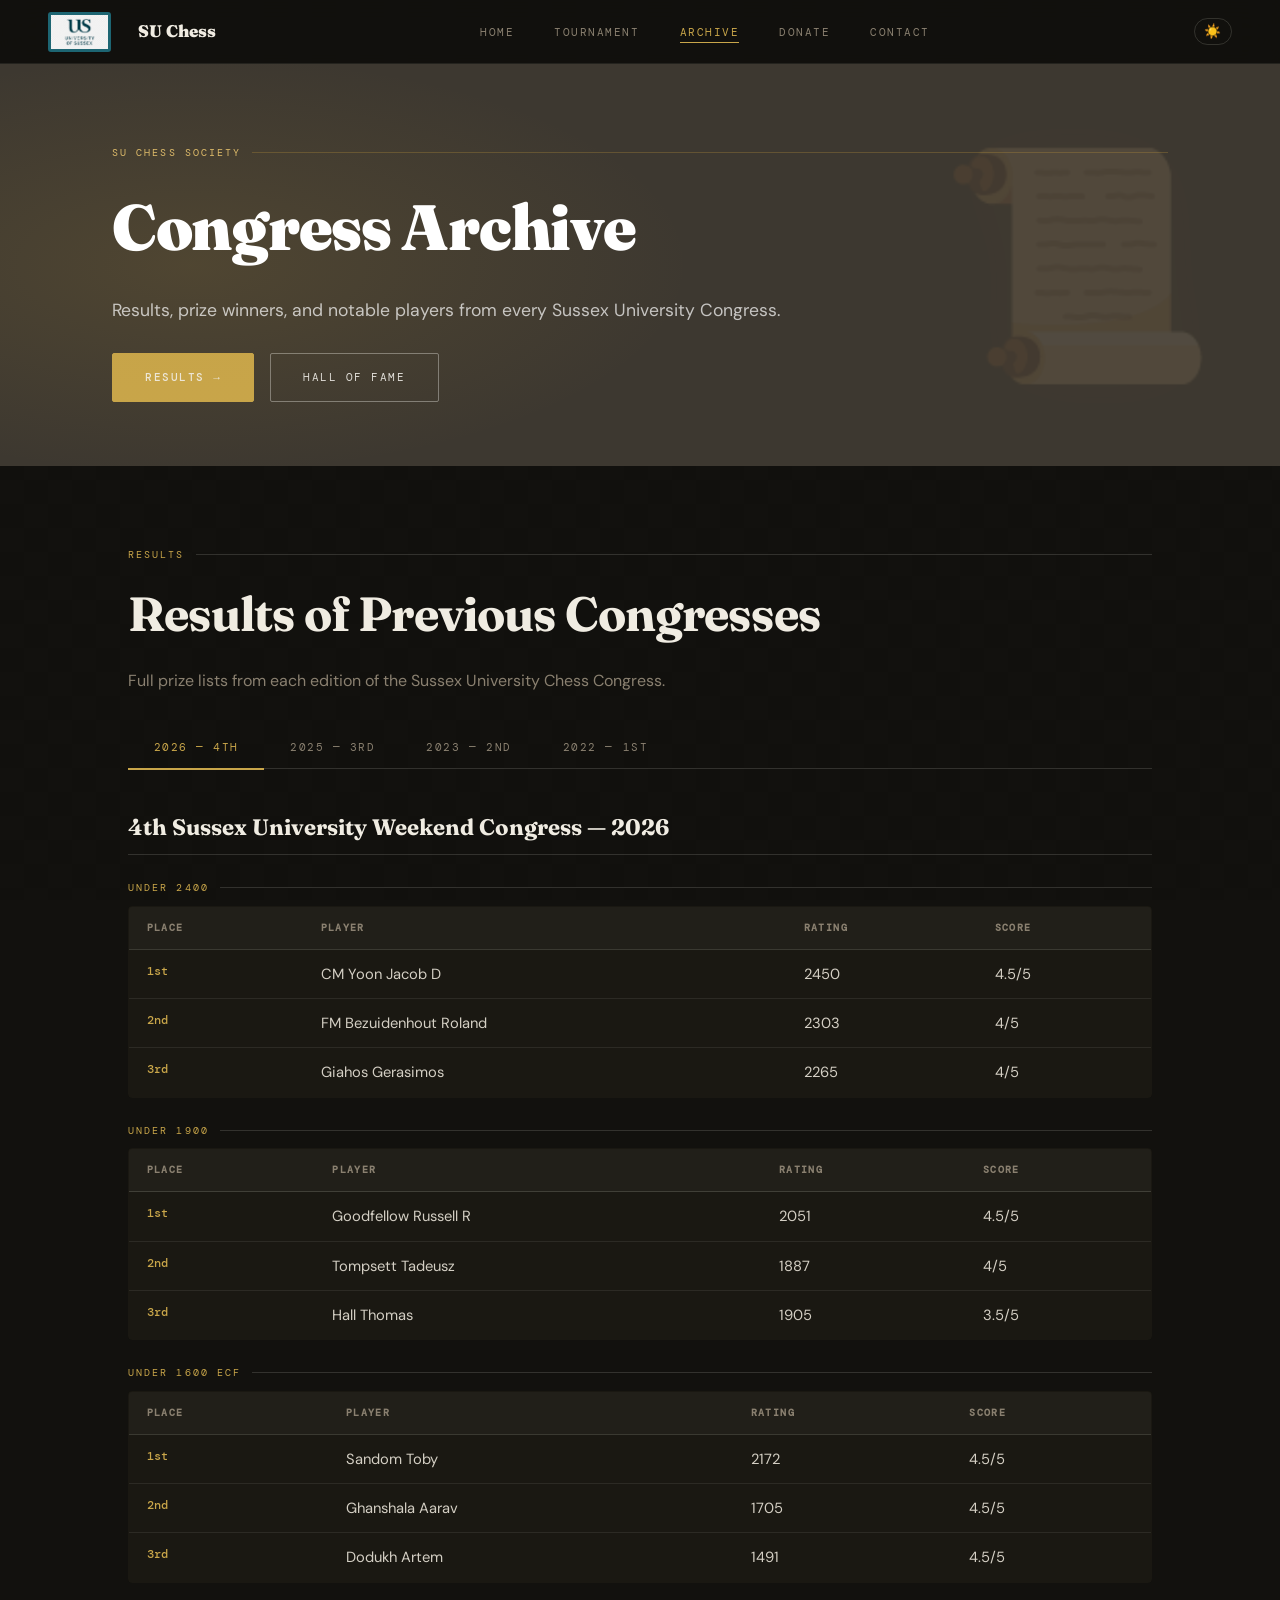
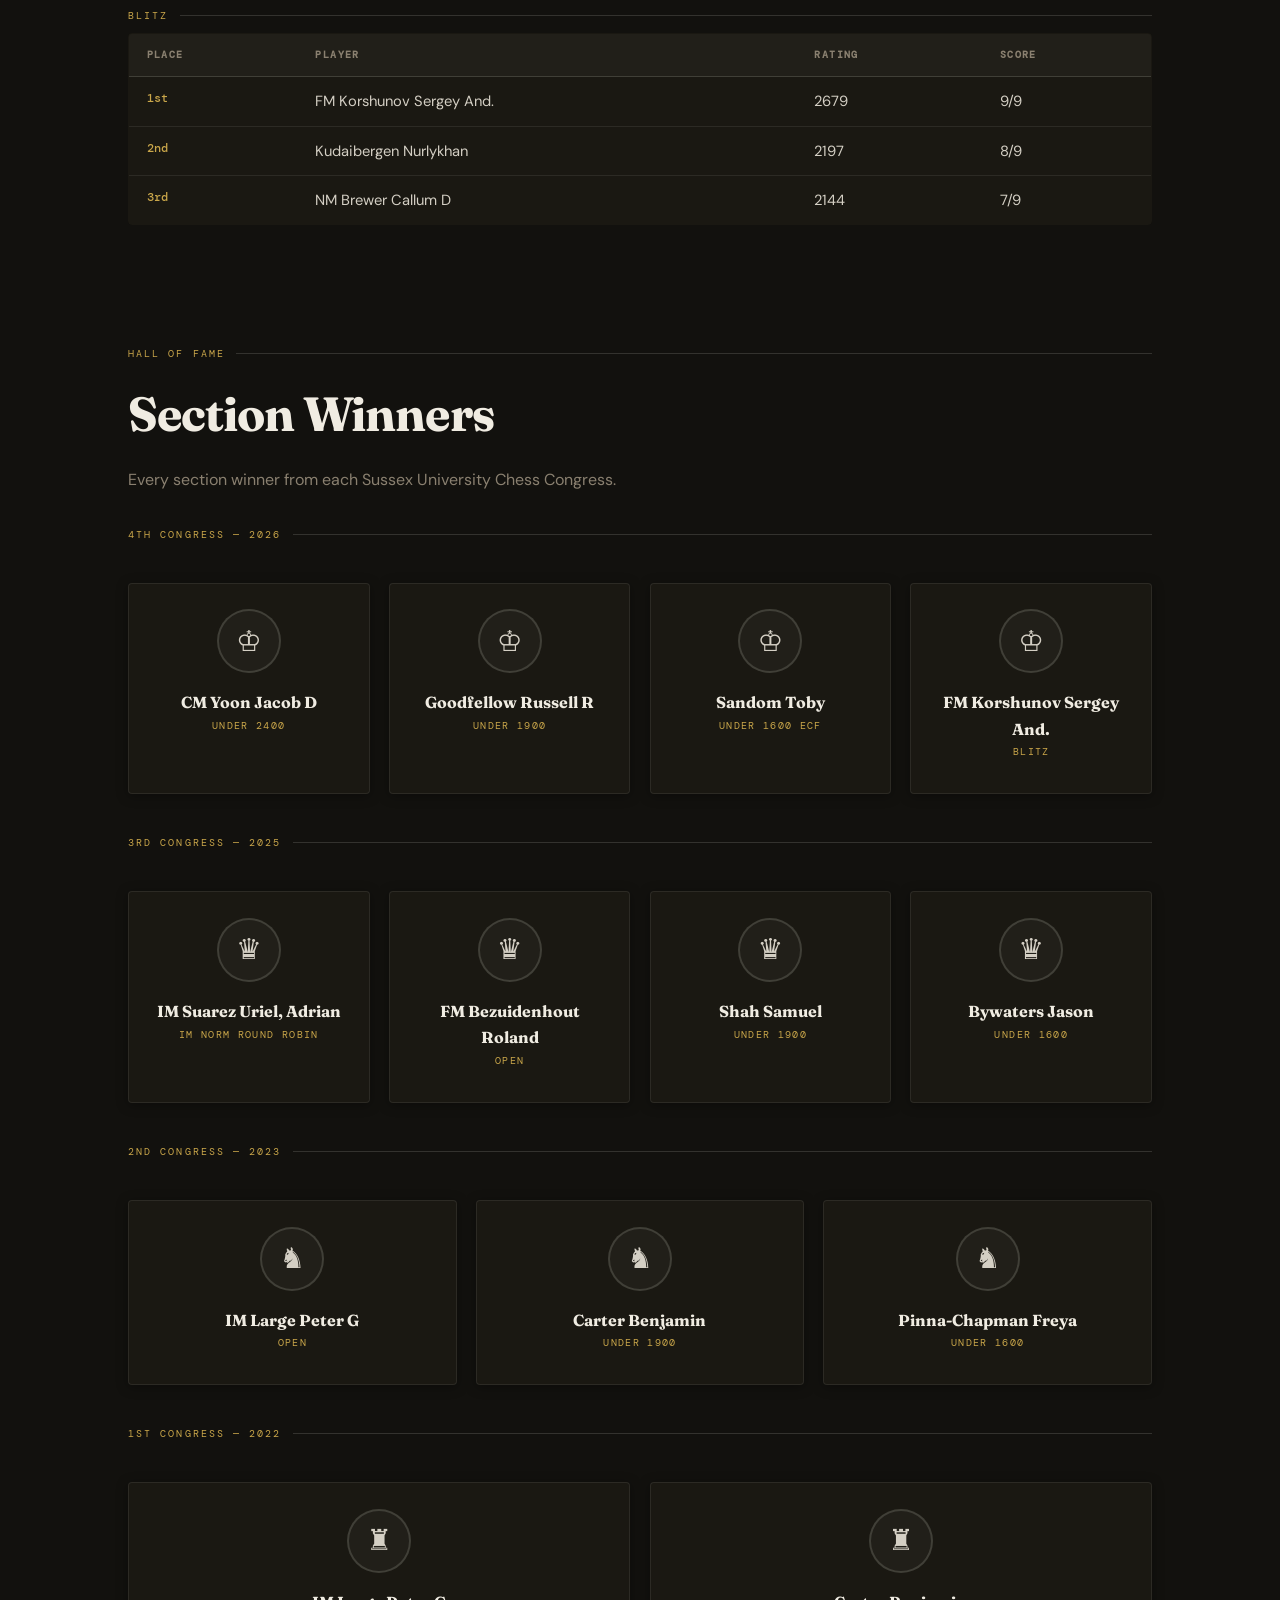
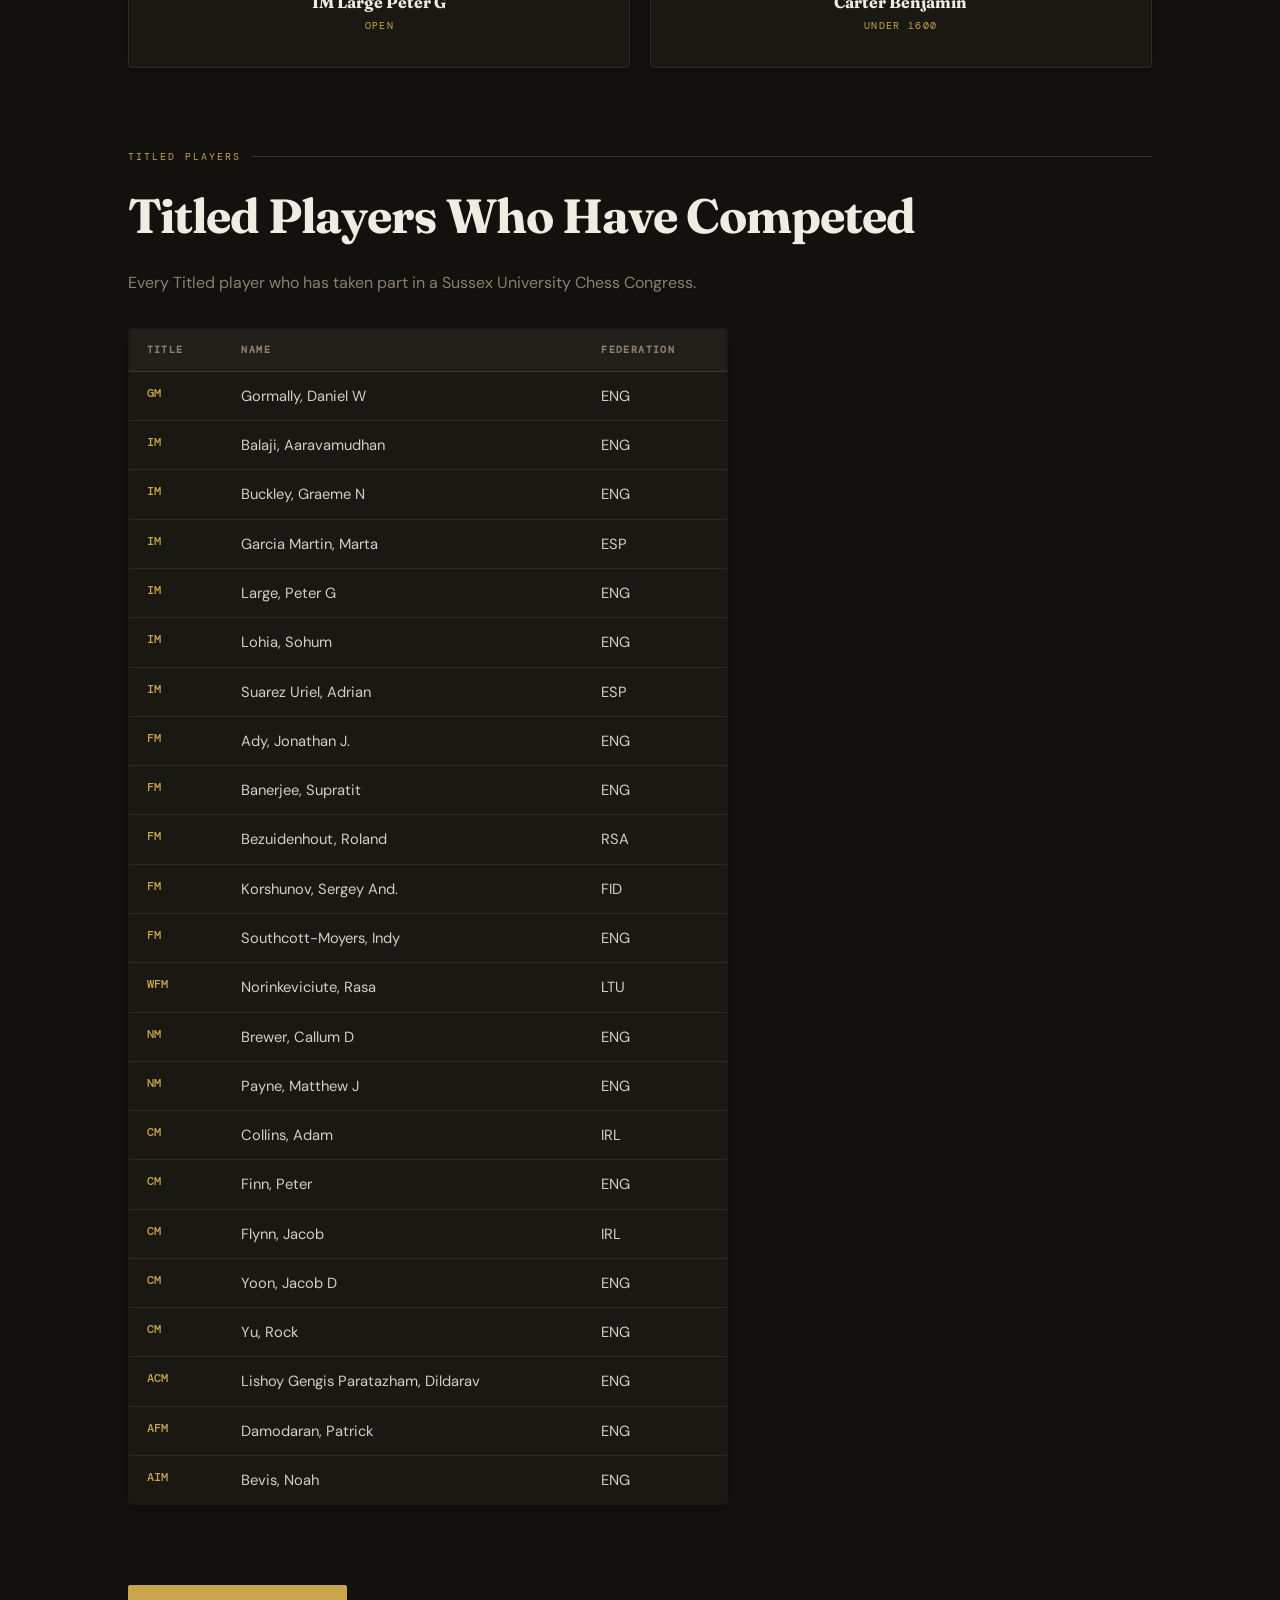
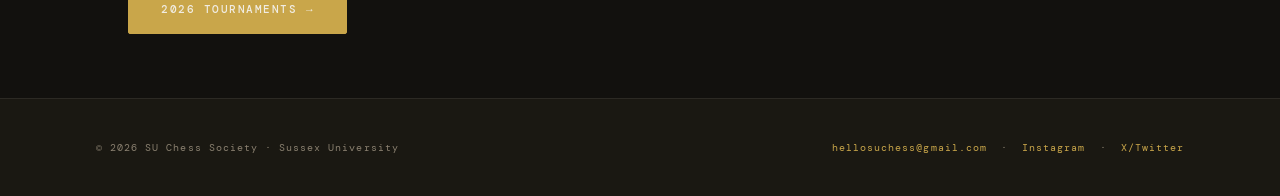
==== commit febbbe6a: "tiny change" ====
--- a/archive.html
+++ b/archive.html
@@ -46,6 +46,7 @@
           <h3>4th Sussex University Weekend Congress — 2026</h3>
 
           <p class="section-label" style="margin:1.5rem 0 0.6rem;">Under 2400</p>
+          <div class="table-scroll-wrap">
           <table class="results-table">
             <thead><tr><th>Place</th><th>Player</th><th>Rating</th><th>Score</th></tr></thead>
             <tbody>
@@ -54,8 +55,10 @@
               <tr><td>3rd</td><td>Giahos Gerasimos</td><td>2265</td><td>4/5</td></tr>
             </tbody>
           </table>
+          </div>
 
           <p class="section-label" style="margin:1.5rem 0 0.6rem;">Under 1900</p>
+          <div class="table-scroll-wrap">
           <table class="results-table">
             <thead><tr><th>Place</th><th>Player</th><th>Rating</th><th>Score</th></tr></thead>
             <tbody>
@@ -64,8 +67,10 @@
               <tr><td>3rd</td><td>Hall Thomas</td><td>1905</td><td>3.5/5</td></tr>
             </tbody>
           </table>
+          </div>
 
           <p class="section-label" style="margin:1.5rem 0 0.6rem;">Under 1600 ECF</p>
+          <div class="table-scroll-wrap">
           <table class="results-table">
             <thead><tr><th>Place</th><th>Player</th><th>Rating</th><th>Score</th></tr></thead>
             <tbody>
@@ -74,8 +79,10 @@
               <tr><td>3rd</td><td>Dodukh Artem</td><td>1491</td><td>4.5/5</td></tr>
             </tbody>
           </table>
+          </div>
 
           <p class="section-label" style="margin:1.5rem 0 0.6rem;">Blitz</p>
+          <div class="table-scroll-wrap">
           <table class="results-table">
             <thead><tr><th>Place</th><th>Player</th><th>Rating</th><th>Score</th></tr></thead>
             <tbody>
@@ -84,6 +91,7 @@
               <tr><td>3rd</td><td>NM Brewer Callum D</td><td>2144</td><td>7/9</td></tr>
             </tbody>
           </table>
+          </div>
         </div>
       </div>
 
@@ -92,6 +100,7 @@
           <h3>3rd Sussex University Chess Tournament — 2025</h3>
 
           <p class="section-label" style="margin:1.5rem 0 0.6rem;">IM Norm Round Robin</p>
+          <div class="table-scroll-wrap">
           <table class="results-table">
             <thead><tr><th>Place</th><th>Player</th><th>Rating</th><th>Score</th></tr></thead>
             <tbody>
@@ -100,8 +109,10 @@
               <tr><td>3rd</td><td>IM Garcia Martin, Marta</td><td>2330</td><td>6/9</td></tr>
             </tbody>
           </table>
+          </div>
 
           <p class="section-label" style="margin:1.5rem 0 0.6rem;">Open</p>
+          <div class="table-scroll-wrap">
           <table class="results-table">
             <thead><tr><th>Place</th><th>Player</th><th>Rating</th><th>Score</th></tr></thead>
             <tbody>
@@ -110,8 +121,10 @@
               <tr><td>3rd</td><td>Kolani Arjun</td><td>2118</td><td>4/5</td></tr>
             </tbody>
           </table>
+          </div>
 
           <p class="section-label" style="margin:1.5rem 0 0.6rem;">Under 1900</p>
+          <div class="table-scroll-wrap">
           <table class="results-table">
             <thead><tr><th>Place</th><th>Player</th><th>Rating</th><th>Score</th></tr></thead>
             <tbody>
@@ -120,8 +133,10 @@
               <tr><td>3rd</td><td>Blin Henri</td><td>1704</td><td>3.5/5</td></tr>
             </tbody>
           </table>
+          </div>
 
           <p class="section-label" style="margin:1.5rem 0 0.6rem;">Under 1600</p>
+          <div class="table-scroll-wrap">
           <table class="results-table">
             <thead><tr><th>Place</th><th>Player</th><th>Rating</th><th>Score</th></tr></thead>
             <tbody>
@@ -130,6 +145,7 @@
               <tr><td>3rd</td><td>Dodukh Artem</td><td>1402</td><td>4/5</td></tr>
             </tbody>
           </table>
+          </div>
         </div>
       </div>
 
@@ -138,6 +154,7 @@
           <h3>2nd Sussex University Chess Congress — 2023</h3>
 
           <p class="section-label" style="margin:1.5rem 0 0.6rem;">Open</p>
+          <div class="table-scroll-wrap">
           <table class="results-table">
             <thead><tr><th>Place</th><th>Player</th><th>Rating</th><th>Score</th></tr></thead>
             <tbody>
@@ -146,8 +163,10 @@
               <tr><td>3rd</td><td>Buckland Louis</td><td>1856</td><td>3.5/5</td></tr>
             </tbody>
           </table>
+          </div>
 
           <p class="section-label" style="margin:1.5rem 0 0.6rem;">Under 1900</p>
+          <div class="table-scroll-wrap">
           <table class="results-table">
             <thead><tr><th>Place</th><th>Player</th><th>Rating</th><th>Score</th></tr></thead>
             <tbody>
@@ -156,8 +175,10 @@
               <tr><td>3rd</td><td>St Louis Laurence</td><td>1446</td><td>4/5</td></tr>
             </tbody>
           </table>
+          </div>
 
           <p class="section-label" style="margin:1.5rem 0 0.6rem;">Under 1600</p>
+          <div class="table-scroll-wrap">
           <table class="results-table">
             <thead><tr><th>Place</th><th>Player</th><th>Rating</th><th>Score</th></tr></thead>
             <tbody>
@@ -166,6 +187,7 @@
               <tr><td>3rd</td><td>Marshall Daniel</td><td>0</td><td>4/5</td></tr>
             </tbody>
           </table>
+          </div>
         </div>
       </div>
 
@@ -174,6 +196,7 @@
           <h3>1st Sussex University Chess Congress — 2022</h3>
 
           <p class="section-label" style="margin:1.5rem 0 0.6rem;">Open</p>
+          <div class="table-scroll-wrap">
           <table class="results-table">
             <thead><tr><th>Place</th><th>Player</th><th>Rating</th><th>Score</th></tr></thead>
             <tbody>
@@ -183,8 +206,10 @@
               <tr><td>3rd=</td><td>Bowden Madison B</td><td>1957</td><td>4/5</td></tr>
             </tbody>
           </table>
+          </div>
 
           <p class="section-label" style="margin:1.5rem 0 0.6rem;">Under 1600</p>
+          <div class="table-scroll-wrap">
           <table class="results-table">
             <thead><tr><th>Place</th><th>Player</th><th>Rating</th><th>Score</th></tr></thead>
             <tbody>
@@ -197,6 +222,7 @@
               <tr><td>3rd=</td><td>Bywaters Jason</td><td>—</td><td>3.5/5</td></tr>
             </tbody>
           </table>
+          </div>
         </div>
       </div>
     </section>
--- a/style.css
+++ b/style.css
@@ -1106,12 +1106,13 @@
   .tabs { flex-wrap: wrap; }
   .tab-btn { padding: 0.7rem 1rem; }
 
-  /* Schedule table — make scrollable rather than squishing */
+  /* Schedule/results tables — scroll via wrapper */
+  .table-scroll-wrap {
+    overflow-x: auto;
+    -webkit-overflow-scrolling: touch;
+  }
   .schedule-table,
   .results-table {
-    display: block;
-    overflow-x: auto;
-    -webkit-overflow-scrolling: touch;
     white-space: nowrap;
   }
 
@@ -1305,6 +1306,14 @@
   margin-bottom: 1rem;
 }
 
+/* ── Scrollable table wrapper ────────────────────────────────── */
+.table-scroll-wrap {
+  width: 100%;
+  overflow-x: auto;
+  -webkit-overflow-scrolling: touch;
+  border-radius: 4px;
+}
+
 .results-table {
   width: 100%;
   border-collapse: collapse;
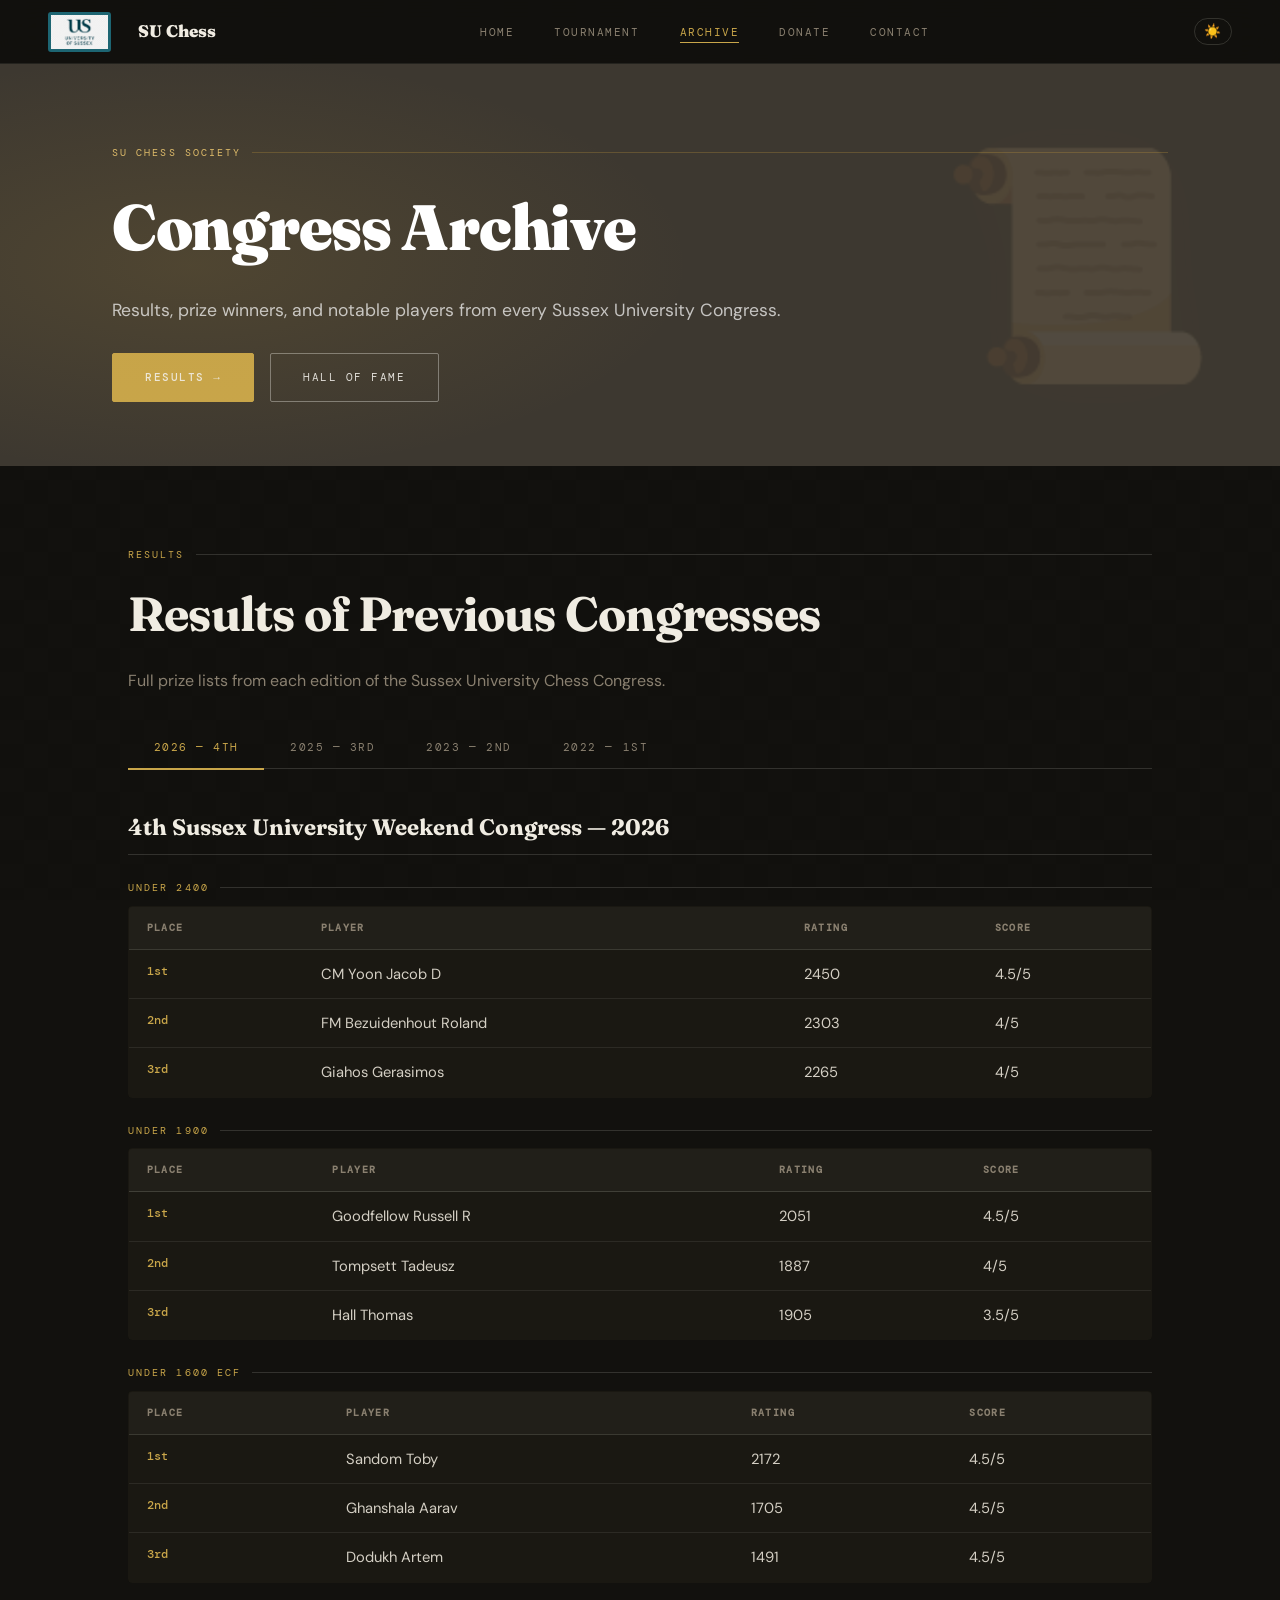
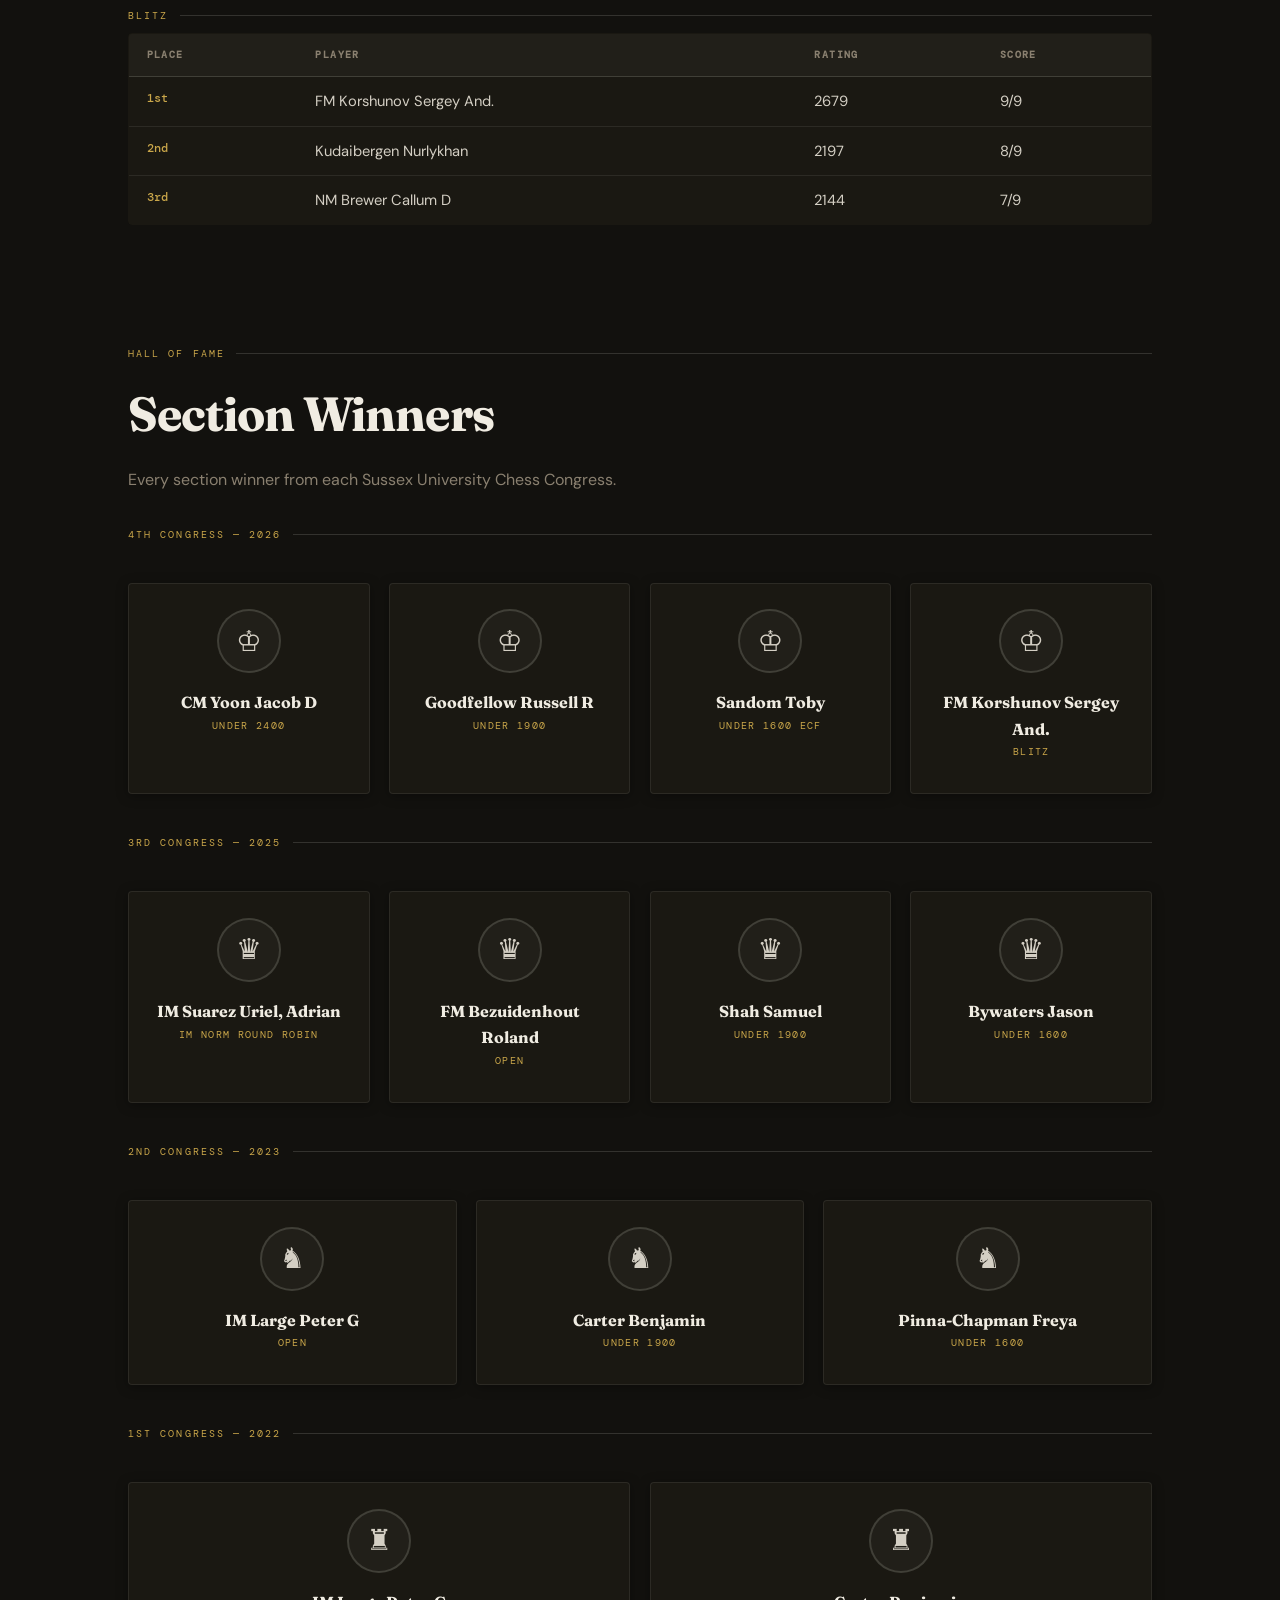
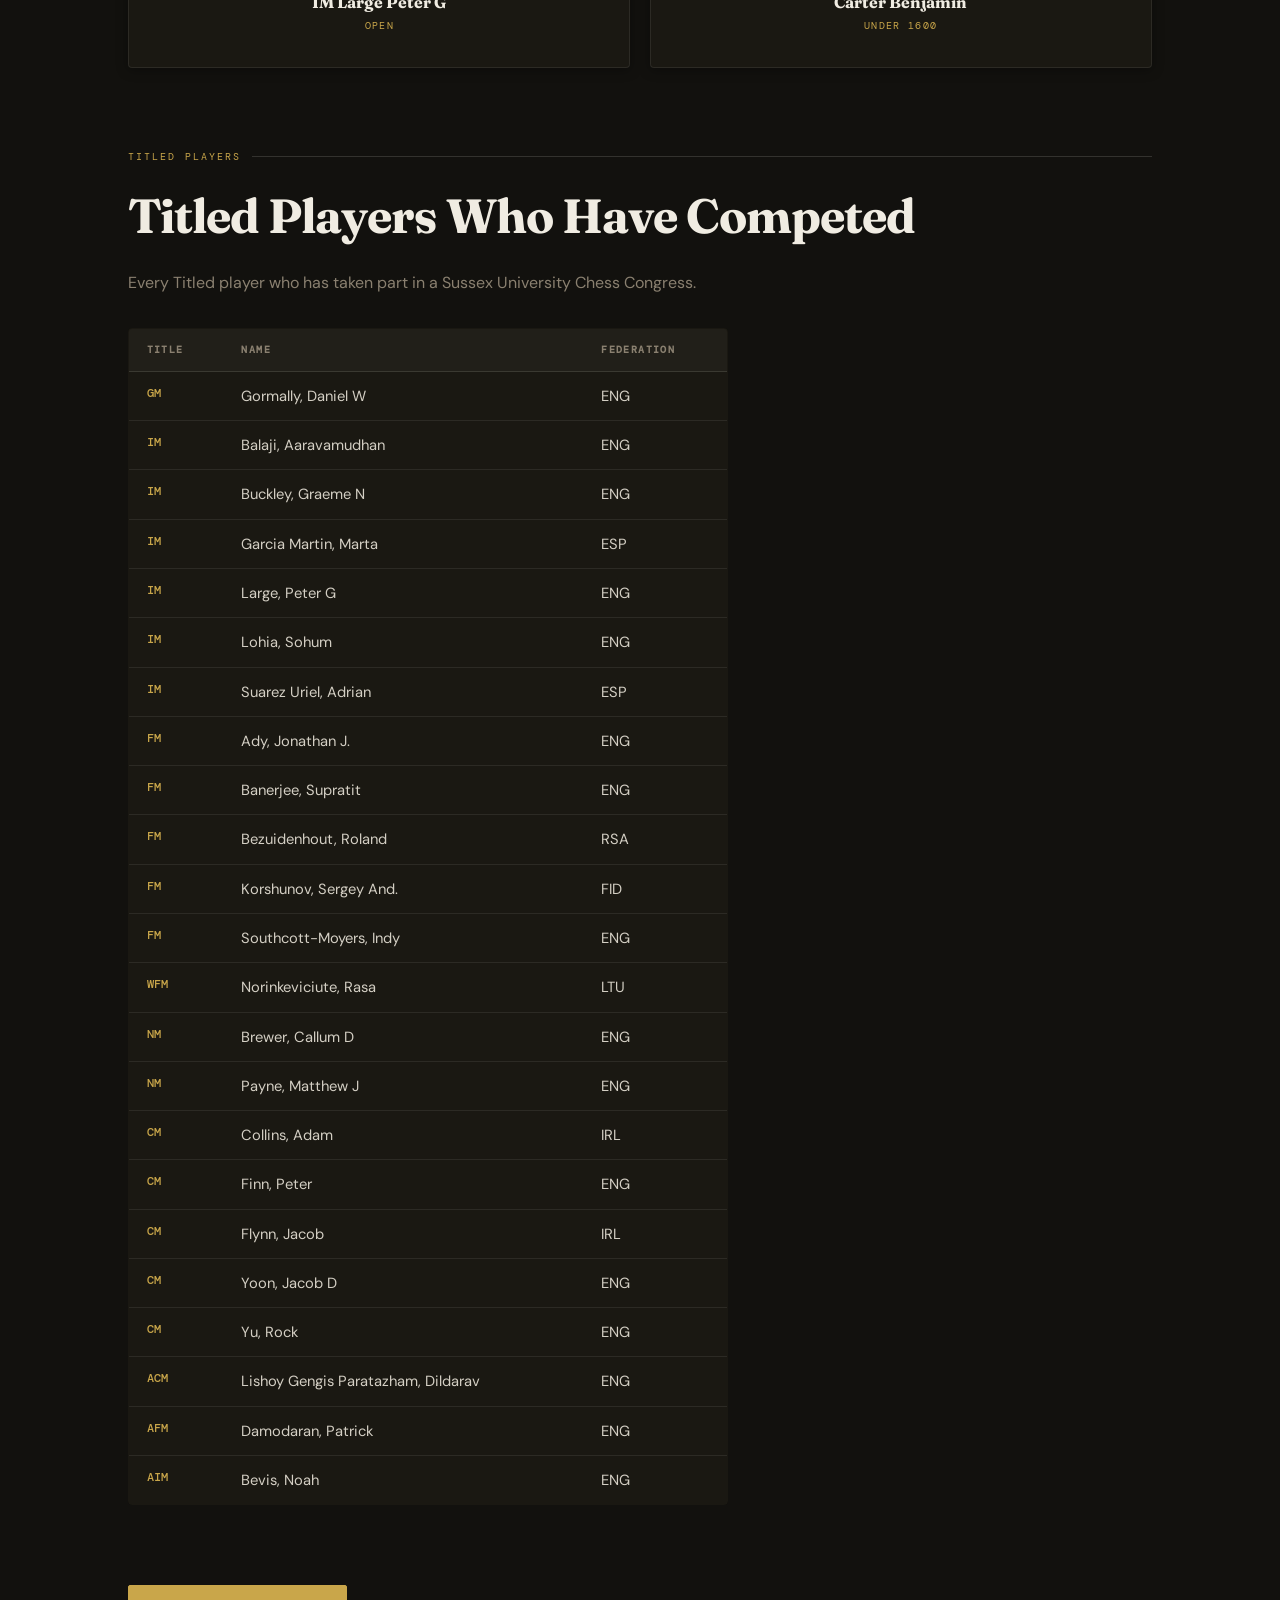
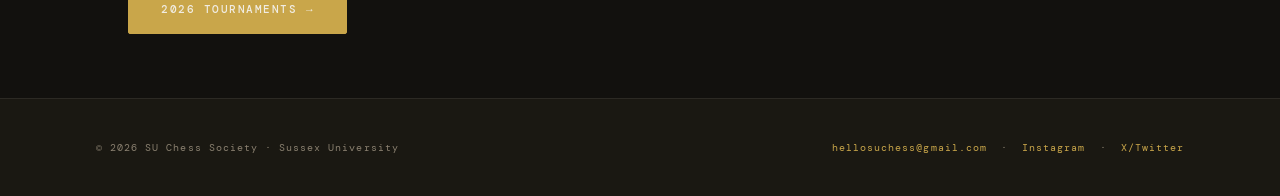
==== commit 46adf211: "final change" ====
--- a/archive.html
+++ b/archive.html
@@ -329,7 +329,8 @@
       <p style="color:var(--ink-3); max-width:650px; margin-bottom:2rem;">
         Every Titled player who has taken part in a Sussex University Chess Congress.
       </p>
-      <table class="results-table" style="max-width:600px;">
+      <div class="table-scroll-wrap" style="max-width:600px;">
+      <table class="results-table">
         <thead><tr><th>Title</th><th>Name</th><th>Federation</th></tr></thead>
         <tbody>
           <tr><td>GM</td><td>Gormally, Daniel W</td><td>ENG</td></tr>
@@ -357,6 +358,7 @@
           <tr><td>AIM</td><td>Bevis, Noah</td><td>ENG</td></tr>
         </tbody>
       </table>
+      </div>
     </section>
     <section style="padding-top:0; padding-bottom:4rem;">
       <div style="display:flex; gap:1.5rem; flex-wrap:wrap;">
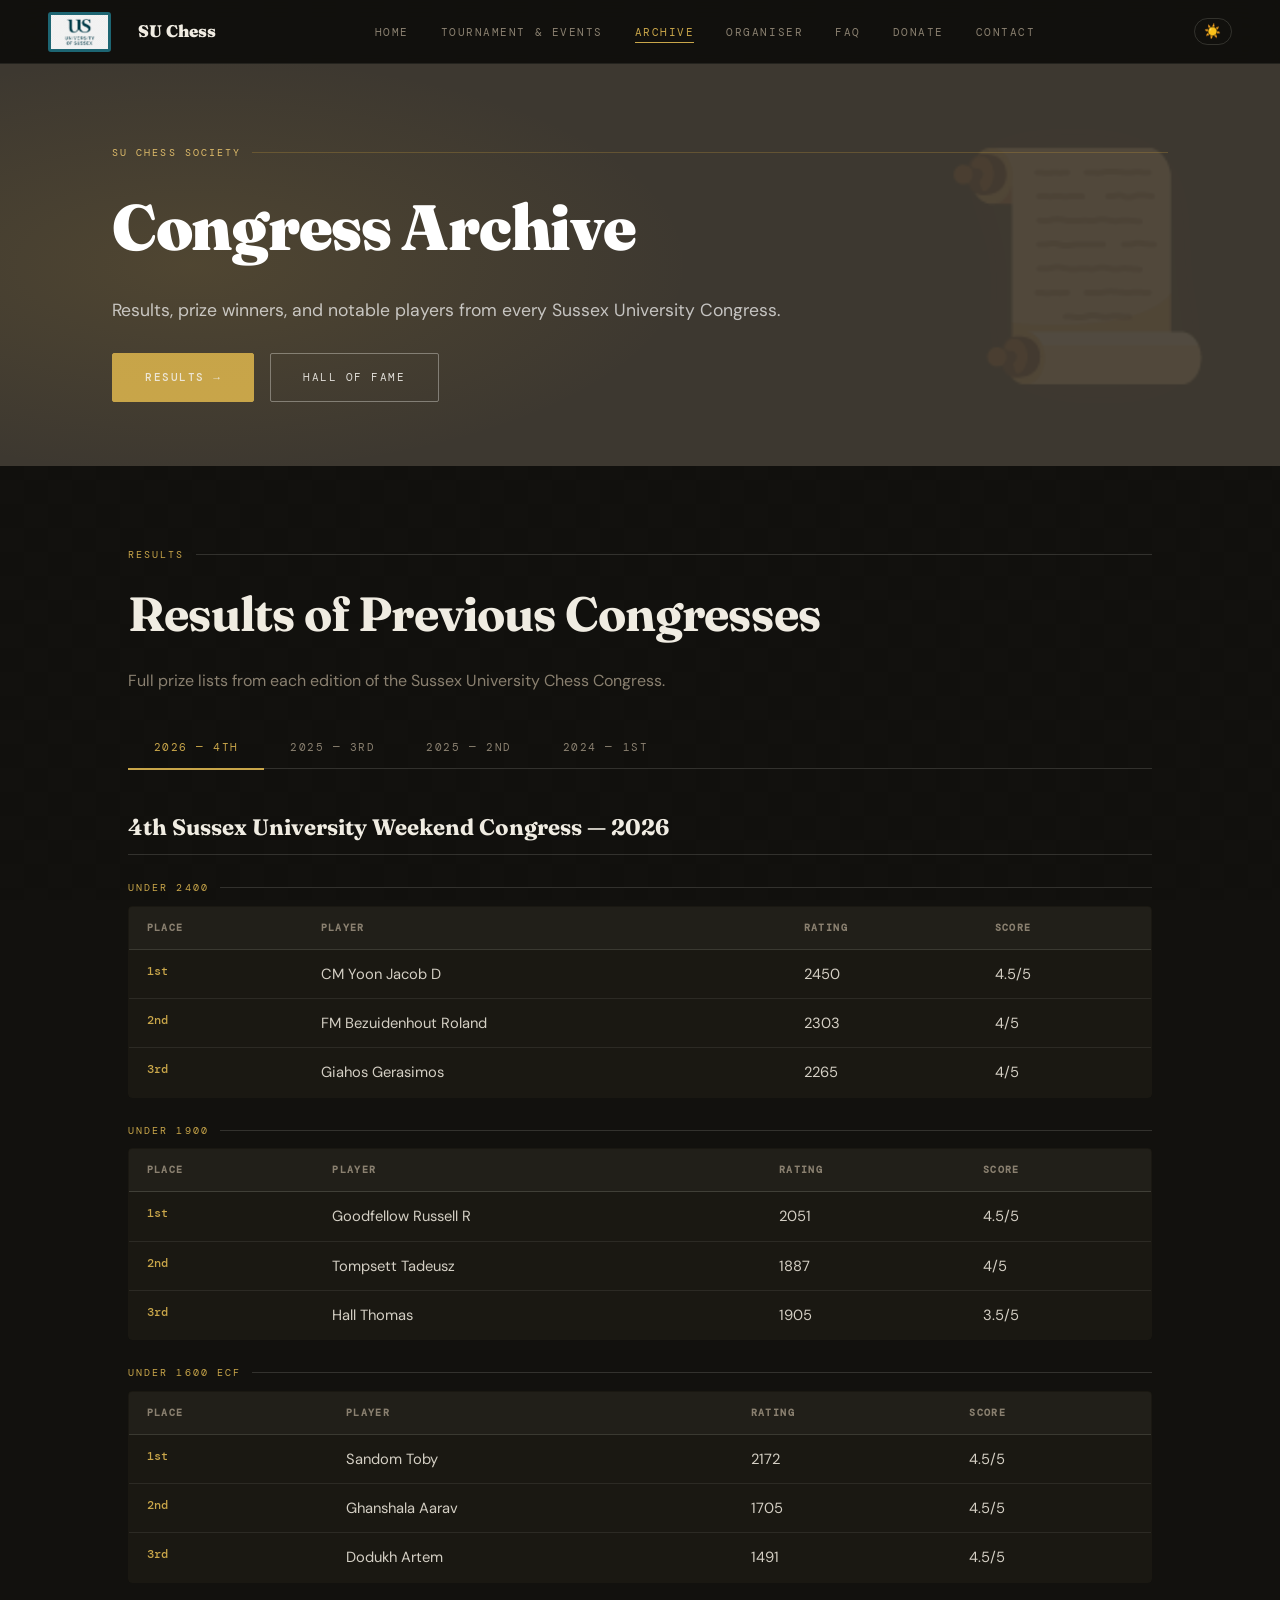
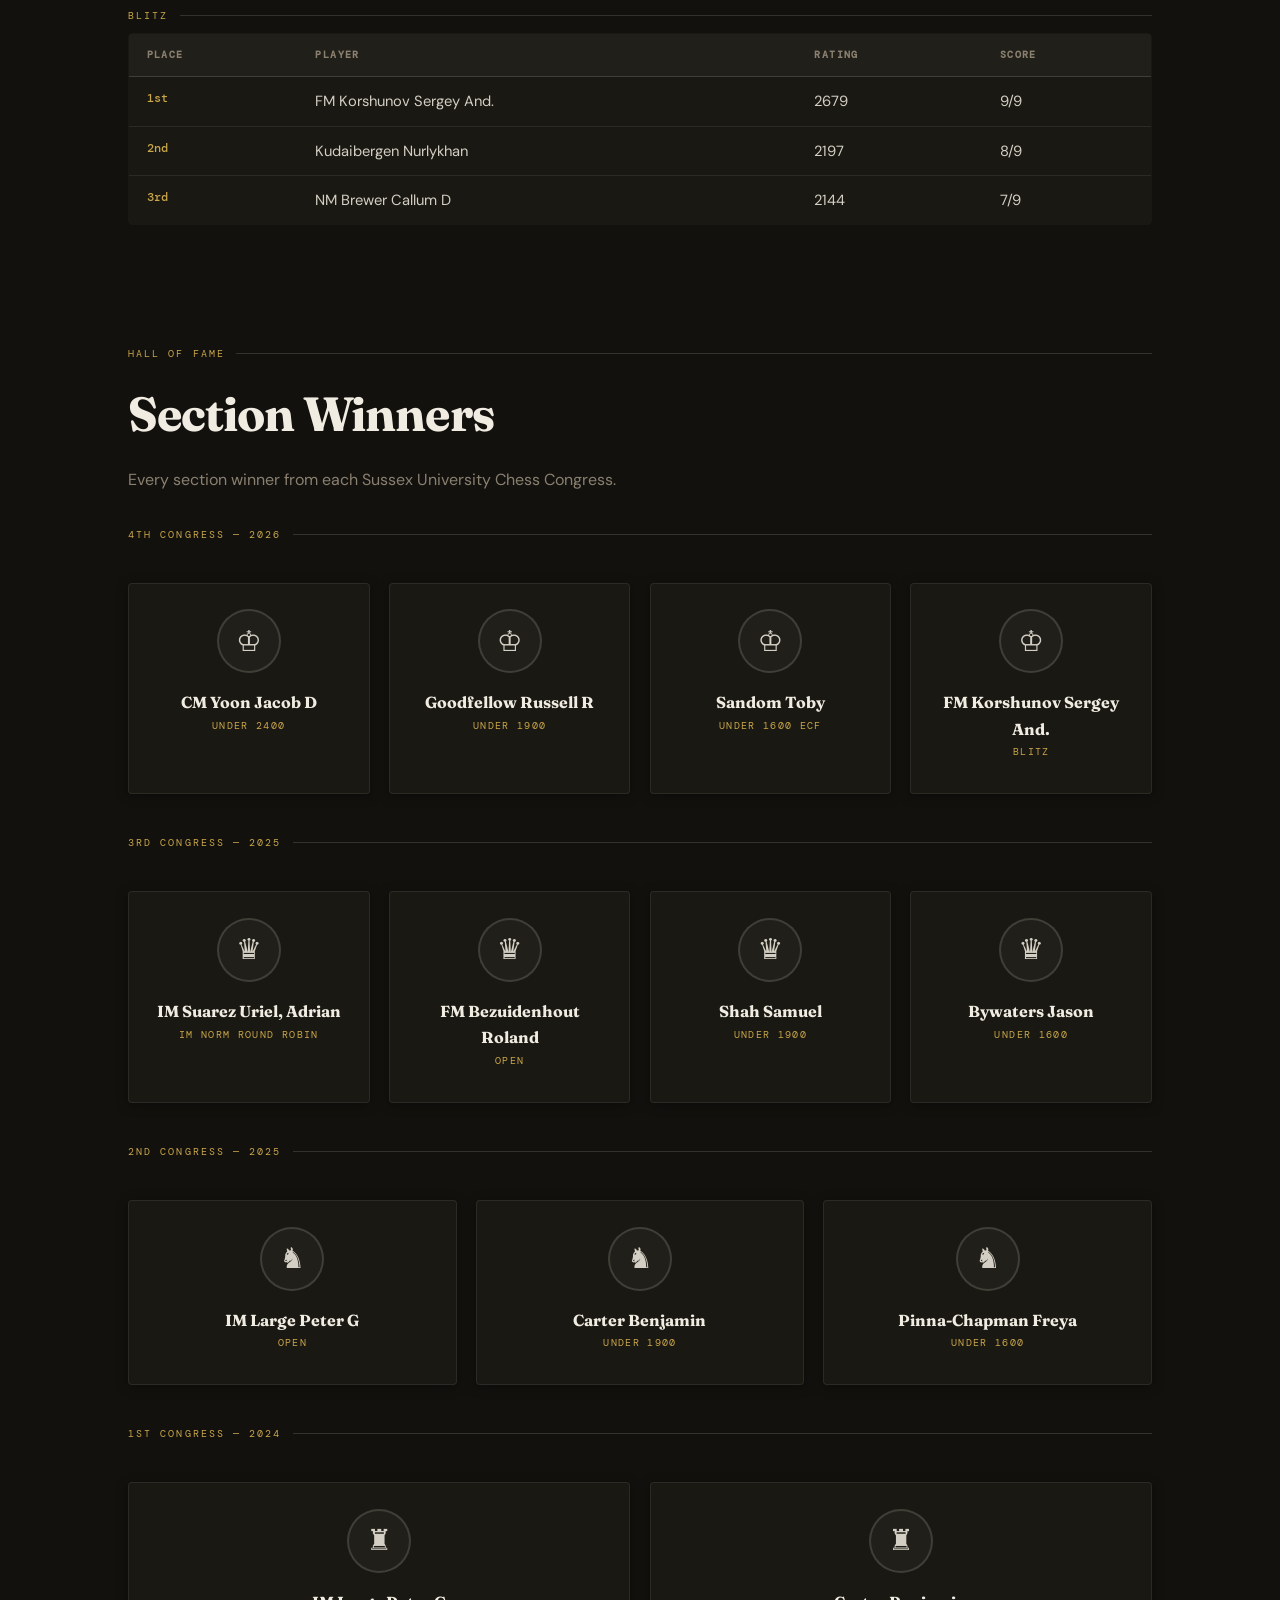
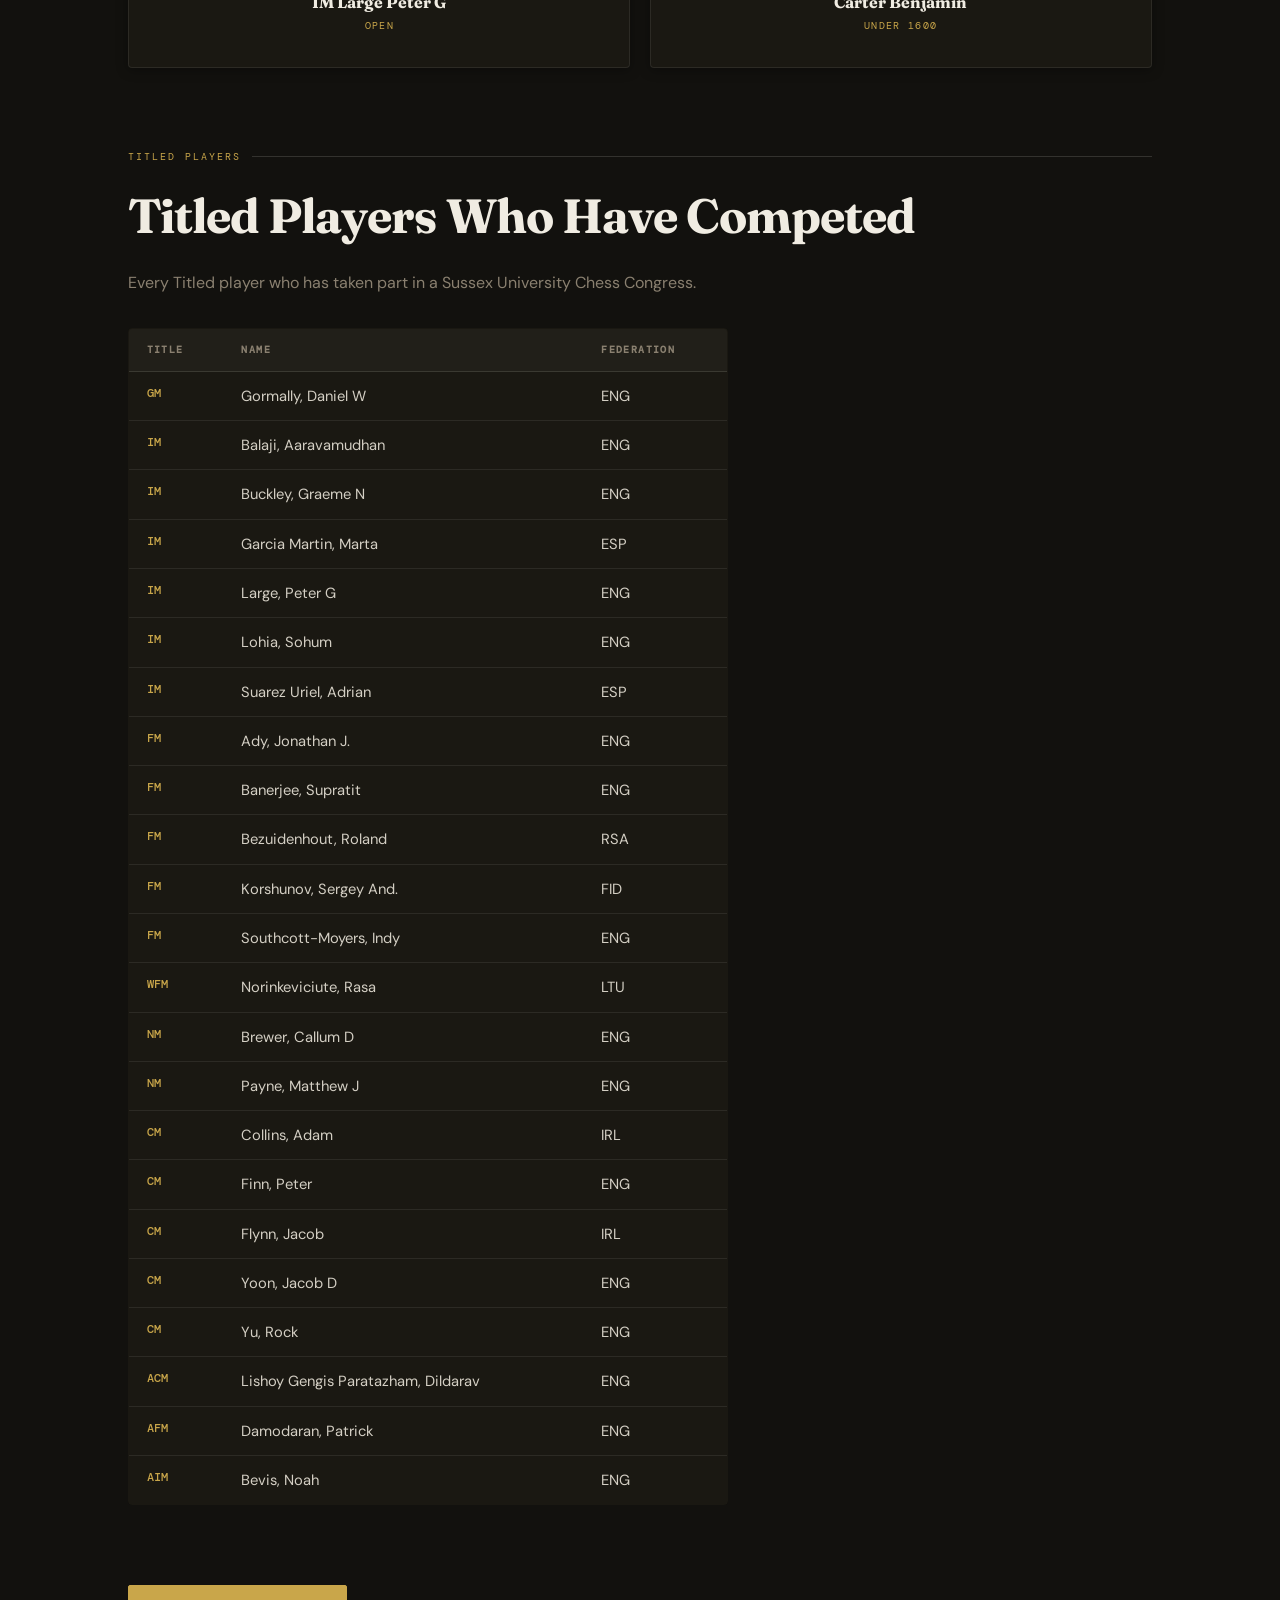
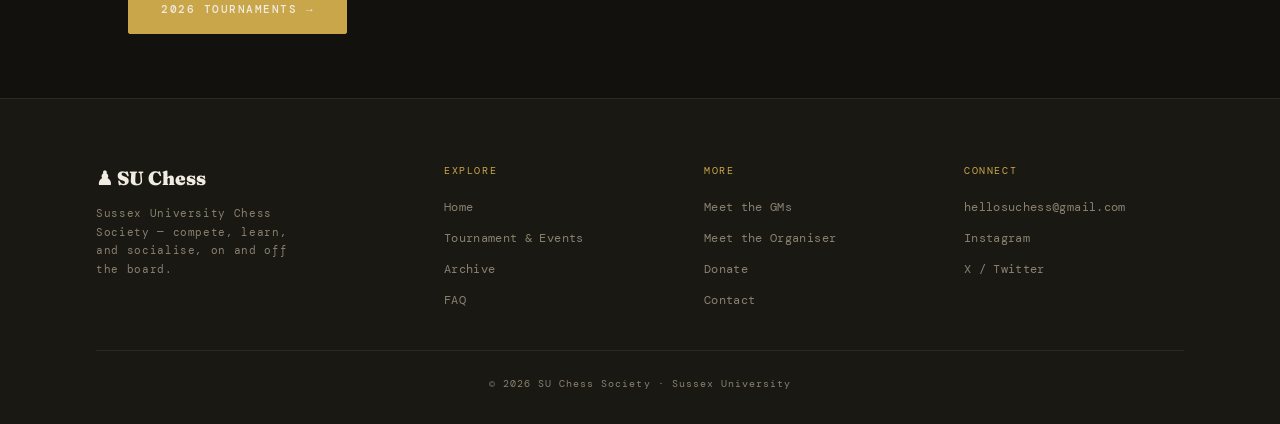
==== commit ba209010: "made major changes" ====
--- a/archive.html
+++ b/archive.html
@@ -37,8 +37,8 @@
       <div class="tabs">
         <button class="tab-btn active" onclick="showArchive('arch2025', this)">2026 — 4th</button>
         <button class="tab-btn" onclick="showArchive('arch2024', this)">2025 — 3rd</button>
-        <button class="tab-btn" onclick="showArchive('arch2023', this)">2023 — 2nd</button>
-        <button class="tab-btn" onclick="showArchive('arch2022', this)">2022 — 1st</button>
+        <button class="tab-btn" onclick="showArchive('arch2023', this)">2025 — 2nd</button>
+        <button class="tab-btn" onclick="showArchive('arch2022', this)">2024 — 1st</button>
       </div>
 
       <div id="arch2025" class="tab-content active">
@@ -151,7 +151,7 @@
 
       <div id="arch2023" class="tab-content">
         <div class="archive-year">
-          <h3>2nd Sussex University Chess Congress — 2023</h3>
+          <h3>2nd Sussex University Chess Congress — 2025</h3>
 
           <p class="section-label" style="margin:1.5rem 0 0.6rem;">Open</p>
           <div class="table-scroll-wrap">
@@ -193,7 +193,7 @@
 
       <div id="arch2022" class="tab-content">
         <div class="archive-year">
-          <h3>1st Sussex University Chess Congress — 2022</h3>
+          <h3>1st Sussex University Chess Congress — 2024</h3>
 
           <p class="section-label" style="margin:1.5rem 0 0.6rem;">Open</p>
           <div class="table-scroll-wrap">
@@ -285,8 +285,8 @@
         </div>
       </div>
 
-      <!-- 2nd Congress 2023 -->
-      <p class="section-label" style="margin-bottom:0.8rem;">2nd Congress — 2023</p>
+      <!-- 2nd Congress 2025 -->
+      <p class="section-label" style="margin-bottom:0.8rem;">2nd Congress — 2025</p>
       <div class="notable-grid" style="margin-bottom:2.5rem;">
         <div class="notable-card">
           <div class="notable-avatar">♞</div>
@@ -305,8 +305,8 @@
         </div>
       </div>
 
-      <!-- 1st Congress 2022 -->
-      <p class="section-label" style="margin-bottom:0.8rem;">1st Congress — 2022</p>
+      <!-- 1st Congress 2024 -->
+      <p class="section-label" style="margin-bottom:0.8rem;">1st Congress — 2024</p>
       <div class="notable-grid" style="margin-bottom:0;">
         <div class="notable-card">
           <div class="notable-avatar">♜</div>
--- a/style.css
+++ b/style.css
@@ -89,6 +89,7 @@
   font-size: 1rem;
   line-height: 1.65;
   min-height: 100vh;
+  padding-top: 64px; /* offset for fixed nav */
 }
 
 /* ── Subtle chess-board texture ────────────────────────────── */
@@ -105,8 +106,10 @@
 
 /* ── Navigation ────────────────────────────────────────────── */
 nav {
-  position: sticky;
+  position: fixed;
   top: 0;
+  left: 0;
+  right: 0;
   z-index: 100;
   background: rgba(var(--bg-rgb, 248,246,240),0.92);
   background: color-mix(in srgb, var(--bg) 92%, transparent);
@@ -136,7 +139,7 @@
 
 .nav-links {
   display: flex;
-  gap: 2.5rem;
+  gap: 2rem;
   list-style: none;
 }
 
@@ -874,26 +877,77 @@
 /* ── Footer ─────────────────────────────────────────────────── */
 footer {
   border-top: 1px solid var(--border);
-  padding: 2.5rem 6rem;
-  display: flex;
-  align-items: center;
-  justify-content: space-between;
-  gap: 1rem;
-  flex-wrap: wrap;
+  padding: 4rem 6rem 2rem;
   position: relative;
   z-index: 1;
   background: var(--bg-alt);
 }
 
-footer p {
+footer a { text-decoration: none; }
+
+.footer-top {
+  display: grid;
+  grid-template-columns: 1.4fr 1fr 1fr 1fr;
+  gap: 2.5rem;
+  padding-bottom: 2.5rem;
+  border-bottom: 1px solid var(--border);
+}
+
+.footer-brand-name {
+  font-family: 'Fraunces', serif;
+  font-weight: 900;
+  font-size: 1.2rem;
+  color: var(--ink);
+  margin-bottom: 0.6rem;
+}
+
+.footer-tagline {
+  font-family: 'DM Mono', monospace;
+  font-size: 0.68rem;
+  letter-spacing: 0.06em;
+  color: var(--ink-3);
+  line-height: 1.7;
+  max-width: 220px;
+}
+
+.footer-col {
+  display: flex;
+  flex-direction: column;
+  gap: 0.75rem;
+}
+
+.footer-col-title {
+  font-family: 'DM Mono', monospace;
+  font-size: 0.62rem;
+  letter-spacing: 0.16em;
+  text-transform: uppercase;
+  color: var(--gold);
+  margin-bottom: 0.4rem;
+}
+
+.footer-col a {
+  font-family: 'DM Mono', monospace;
+  font-size: 0.72rem;
+  letter-spacing: 0.03em;
+  color: var(--ink-3);
+  transition: color 0.2s;
+  width: fit-content;
+}
+
+.footer-col a:hover { color: var(--gold); }
+
+.footer-bottom {
+  padding-top: 1.5rem;
+  display: flex;
+  justify-content: center;
+}
+
+.footer-bottom p {
   font-family: 'DM Mono', monospace;
   font-size: 0.65rem;
   letter-spacing: 0.1em;
   color: var(--ink-3);
 }
-
-footer a { color: var(--gold); text-decoration: none; }
-footer a:hover { color: var(--gold-lt); }
 
 /* ── Animations ─────────────────────────────────────────────── */
 @keyframes fadeUp {
@@ -961,6 +1015,8 @@
   border-top: 1px solid var(--border);
   z-index: 99;
   overflow-y: auto;
+  overscroll-behavior: contain;
+  -webkit-overflow-scrolling: touch;
   transform: translateY(-8px);
   opacity: 0;
   transition: transform 0.25s ease, opacity 0.25s ease;
@@ -999,8 +1055,17 @@
   background: var(--gold-bg);
 }
 
-/* Prevent body scroll when drawer open */
-body.nav-open { overflow: hidden; }
+/* Prevent body scroll when drawer open — includes iOS Safari fix */
+body.nav-open {
+  overflow: hidden;
+  position: fixed;
+  width: 100%;
+  touch-action: none;
+  overscroll-behavior: none;
+}
+html:has(body.nav-open) {
+  overflow: hidden;
+}
 
 /* ══════════════════════════════════════════════════════════════
    RESPONSIVE — prevent horizontal overflow everywhere
@@ -1035,6 +1100,8 @@
     height: 56px;
   }
 
+  body { padding-top: 56px; }
+
   .nav-links { display: none; }          /* hide desktop links */
   .nav-hamburger { display: flex; }      /* show burger button */
   .nav-drawer { display: block; }        /* drawer participates in layout */
@@ -1077,10 +1144,11 @@
 
   /* Footer */
   footer {
-    padding: 2rem 1.2rem;
-    flex-direction: column;
-    align-items: flex-start;
-    gap: 0.6rem;
+    padding: 3rem 1.2rem 1.6rem;
+  }
+  .footer-top {
+    grid-template-columns: 1fr 1fr;
+    gap: 2rem;
   }
 
   /* Tournament banner */
@@ -1165,7 +1233,8 @@
   .tourn-banner .btn-solid { width: 100%; justify-content: center; }
 
   /* Footer */
-  footer { padding: 1.8rem 1rem; }
+  footer { padding: 2.5rem 1rem 1.4rem; }
+  .footer-top { grid-template-columns: 1fr; gap: 1.8rem; }
 
   /* Navigation brand — slightly smaller */
   .nav-brand { font-size: 0.9rem; }
@@ -1772,4 +1841,404 @@
   font-size: 0.9rem;
   color: var(--ink-3);
   line-height: 1.6;
-}+}
+/* ══════════════════════════════════════════════════════════════
+   FESTIVAL COUNTDOWN (homepage hero)
+   ══════════════════════════════════════════════════════════════ */
+.festival-countdown {
+  margin: 2.2rem auto 2.2rem;
+  display: flex;
+  flex-direction: column;
+  align-items: center;
+  gap: 1.1rem;
+}
+
+.countdown-label-top {
+  font-family: 'DM Mono', monospace;
+  font-size: 0.78rem;
+  letter-spacing: 0.24em;
+  text-transform: uppercase;
+  color: var(--gold-lt);
+}
+
+.countdown-grid {
+  display: flex;
+  gap: 1.3rem;
+}
+
+.countdown-item {
+  background: rgba(255,255,255,0.05);
+  border: 1px solid rgba(255,255,255,0.16);
+  border-radius: 6px;
+  padding: 1.5rem 1.6rem;
+  min-width: 100px;
+  text-align: center;
+}
+
+.countdown-num {
+  display: block;
+  font-family: 'Fraunces', serif;
+  font-weight: 900;
+  font-size: 3.4rem;
+  color: var(--gold-lt);
+  line-height: 1;
+  letter-spacing: -0.02em;
+}
+
+.countdown-item .countdown-label {
+  display: block;
+  margin-top: 0.5rem;
+  font-family: 'DM Mono', monospace;
+  font-size: 0.68rem;
+  letter-spacing: 0.14em;
+  text-transform: uppercase;
+  color: rgba(255,255,255,0.55);
+}
+
+.festival-live-badge {
+  display: inline-flex;
+  align-items: center;
+  gap: 0.6rem;
+  margin: 2rem auto 2.2rem;
+  padding: 0.7rem 1.4rem;
+  border: 1px solid rgba(255,255,255,0.22);
+  border-radius: 20px;
+  font-family: 'DM Mono', monospace;
+  font-size: 0.66rem;
+  letter-spacing: 0.1em;
+  text-transform: uppercase;
+  color: rgba(255,255,255,0.85);
+}
+
+.live-dot {
+  width: 8px;
+  height: 8px;
+  border-radius: 50%;
+  background: #4caf50;
+  flex-shrink: 0;
+  animation: livePulse 1.6s infinite;
+}
+
+@keyframes livePulse {
+  0%   { box-shadow: 0 0 0 0 rgba(76,175,80,0.6); }
+  70%  { box-shadow: 0 0 0 8px rgba(76,175,80,0); }
+  100% { box-shadow: 0 0 0 0 rgba(76,175,80,0); }
+}
+
+@media (max-width: 480px) {
+  .countdown-grid { gap: 0.6rem; }
+  .countdown-item { min-width: 68px; padding: 1rem 0.7rem; }
+  .countdown-num { font-size: 2.2rem; }
+}
+
+/* ══════════════════════════════════════════════════════════════
+   FAQ ACCORDION
+   ══════════════════════════════════════════════════════════════ */
+.faq-category-label { margin-top: 2.8rem; margin-bottom: 0; }
+.faq-category-label:first-of-type { margin-top: 0; }
+
+.faq-list {
+  margin-top: 1.5rem;
+  display: flex;
+  flex-direction: column;
+  gap: 1rem;
+}
+
+.faq-item {
+  background: var(--bg-alt);
+  border: 1px solid var(--border);
+  border-radius: 4px;
+  overflow: hidden;
+  box-shadow: var(--shadow-sm);
+  transition: border-color 0.25s;
+}
+
+.faq-item:hover { border-color: var(--gold); }
+
+.faq-question {
+  width: 100%;
+  display: flex;
+  align-items: center;
+  justify-content: space-between;
+  gap: 1.2rem;
+  background: transparent;
+  border: none;
+  text-align: left;
+  padding: 1.4rem 1.8rem;
+  font-family: 'Fraunces', serif;
+  font-size: 1.02rem;
+  font-weight: 700;
+  color: var(--ink);
+  cursor: pointer;
+}
+
+.faq-icon {
+  font-family: 'DM Mono', monospace;
+  font-size: 1.2rem;
+  font-weight: 400;
+  color: var(--gold);
+  flex-shrink: 0;
+  transition: transform 0.25s ease;
+  line-height: 1;
+}
+
+.faq-item.open .faq-icon { transform: rotate(45deg); }
+
+.faq-answer {
+  max-height: 0;
+  overflow: hidden;
+  transition: max-height 0.3s ease;
+}
+
+.faq-item.open .faq-answer { max-height: 640px; }
+
+.faq-answer-inner {
+  padding: 0 1.8rem 1.6rem;
+}
+
+.faq-answer-inner p {
+  color: var(--ink-3);
+  font-size: 0.95rem;
+  line-height: 1.7;
+}
+
+.faq-answer-inner p + p { margin-top: 0.8rem; }
+
+@media (max-width: 768px) {
+  .faq-question { padding: 1.1rem 1.4rem; font-size: 0.95rem; }
+  .faq-answer-inner { padding: 0 1.4rem 1.4rem; }
+}
+
+/* ══════════════════════════════════════════════════════════════
+   PLAYER POSTER CARDS (players.html)
+   ══════════════════════════════════════════════════════════════ */
+.poster-grid {
+  display: grid;
+  grid-template-columns: repeat(auto-fit, minmax(250px, 1fr));
+  gap: 2rem;
+  margin-top: 2.5rem;
+}
+
+.poster-card {
+  background: var(--bg-alt);
+  border: 1px solid var(--border);
+  border-radius: 6px;
+  overflow: hidden;
+  box-shadow: var(--shadow-sm);
+  transition: transform 0.25s, box-shadow 0.25s, border-color 0.25s;
+}
+
+.poster-card:hover {
+  transform: translateY(-4px);
+  box-shadow: var(--shadow);
+  border-color: var(--gold);
+}
+
+.poster-img {
+  position: relative;
+  aspect-ratio: 7/8;
+  background: var(--bg-alt);
+}
+
+.poster-img img {
+  width: 100%;
+  height: 100%;
+  object-fit: contain;
+  display: block;
+}
+
+.poster-missing-label {
+  display: none;
+  position: absolute;
+  inset: 0;
+  align-items: center;
+  justify-content: center;
+  flex-direction: column;
+  gap: 0.5rem;
+  text-align: center;
+  font-family: 'DM Mono', monospace;
+  font-size: 0.7rem;
+  letter-spacing: 0.06em;
+  color: var(--ink-3);
+  padding: 1.2rem;
+}
+
+.poster-missing-label .ph-icon { font-size: 1.8rem; opacity: 0.4; }
+.poster-missing-label small { display: block; margin-top: 0.3rem; opacity: 0.6; font-size: 0.6rem; word-break: break-all; }
+
+.poster-img.img-missing { display: flex; align-items: center; justify-content: center; }
+.poster-img.img-missing .poster-missing-label { display: flex; }
+
+.poster-info { padding: 1.6rem 1.7rem; }
+
+.poster-info h3 {
+  font-family: 'Fraunces', serif;
+  font-size: 1.2rem;
+  color: var(--ink);
+  font-weight: 700;
+  margin-bottom: 0.2rem;
+}
+
+.poster-tag {
+  font-family: 'DM Mono', monospace;
+  font-size: 0.64rem;
+  letter-spacing: 0.1em;
+  text-transform: uppercase;
+  color: var(--gold);
+  margin-bottom: 0.9rem;
+}
+
+.poster-info p:not(.poster-tag) {
+  color: var(--ink-3);
+  font-size: 0.9rem;
+  line-height: 1.65;
+}
+
+.poster-info .poster-link {
+  display: inline-block;
+  margin-top: 1rem;
+  font-family: 'DM Mono', monospace;
+  font-size: 0.65rem;
+  letter-spacing: 0.08em;
+  text-transform: uppercase;
+  color: var(--gold);
+  text-decoration: none;
+}
+
+.poster-info .poster-link:hover { color: var(--gold-lt); }
+
+/* ══════════════════════════════════════════════════════════════
+   ORGANISER PAGE (organiser.html)
+   ══════════════════════════════════════════════════════════════ */
+.organiser-intro {
+  display: grid;
+  grid-template-columns: 280px 1fr;
+  gap: 3rem;
+  align-items: start;
+  margin-top: 2.5rem;
+}
+
+.organiser-photo {
+  aspect-ratio: 1/1;
+  background: var(--surface);
+  border: 1px solid var(--border);
+  border-radius: 6px;
+  display: flex;
+  align-items: center;
+  justify-content: center;
+  flex-direction: column;
+  gap: 0.6rem;
+  text-align: center;
+  font-family: 'DM Mono', monospace;
+  font-size: 0.7rem;
+  color: var(--ink-3);
+  padding: 1.5rem;
+  overflow: hidden;
+}
+
+.organiser-photo img { width: 100%; height: 100%; object-fit: cover; display: block; }
+
+.organiser-bio p { color: var(--ink-2); font-size: 1.02rem; line-height: 1.8; margin-bottom: 1.1rem; }
+.organiser-bio p:last-child { margin-bottom: 0; }
+
+.organiser-bio .editor-note {
+  font-family: 'DM Mono', monospace;
+  font-size: 0.78rem;
+  color: var(--gold);
+  background: var(--gold-bg);
+  border: 1px dashed var(--gold);
+  border-radius: 4px;
+  padding: 0.9rem 1.1rem;
+  line-height: 1.6;
+}
+
+/* Timeline */
+.timeline {
+  margin-top: 2.5rem;
+  position: relative;
+  padding-left: 2.2rem;
+}
+
+.timeline::before {
+  content: '';
+  position: absolute;
+  left: 5px;
+  top: 6px;
+  bottom: 6px;
+  width: 1.5px;
+  background: var(--border-dk);
+}
+
+.timeline-item {
+  position: relative;
+  padding-bottom: 2rem;
+}
+
+.timeline-item:last-child { padding-bottom: 0; }
+
+.timeline-item::before {
+  content: '';
+  position: absolute;
+  left: -2.2rem;
+  top: 0.3rem;
+  width: 11px;
+  height: 11px;
+  border-radius: 50%;
+  background: var(--gold);
+  box-shadow: 0 0 0 3px var(--bg);
+}
+
+.timeline-year {
+  font-family: 'DM Mono', monospace;
+  font-size: 0.64rem;
+  letter-spacing: 0.14em;
+  text-transform: uppercase;
+  color: var(--gold);
+  margin-bottom: 0.4rem;
+}
+
+.timeline-item h4 {
+  font-family: 'Fraunces', serif;
+  font-size: 1.1rem;
+  color: var(--ink);
+  font-weight: 700;
+  margin-bottom: 0.4rem;
+}
+
+.timeline-item p { color: var(--ink-3); font-size: 0.92rem; line-height: 1.65; max-width: 600px; }
+
+@media (max-width: 768px) {
+  .organiser-intro { grid-template-columns: 1fr; gap: 1.8rem; }
+  .organiser-photo { max-width: 220px; }
+}
+
+/* ══════════════════════════════════════════════════════════════
+   MASTERS CONGRESS LOGO BADGE
+   ══════════════════════════════════════════════════════════════ */
+.masters-logo-badge {
+  display: inline-flex;
+  background: #ffffff;
+  border-radius: 6px;
+  padding: 0.9rem 1.3rem;
+  box-shadow: var(--shadow-sm);
+  margin-bottom: 1.4rem;
+}
+
+.masters-logo-badge img {
+  height: 64px;
+  width: auto;
+  display: block;
+}
+
+.masters-logo-inline {
+  height: 40px;
+  width: auto;
+  background: #fff;
+  border-radius: 4px;
+  padding: 4px 8px;
+  vertical-align: middle;
+}
+
+@media (max-width: 480px) {
+  .masters-logo-badge img { height: 48px; }
+}
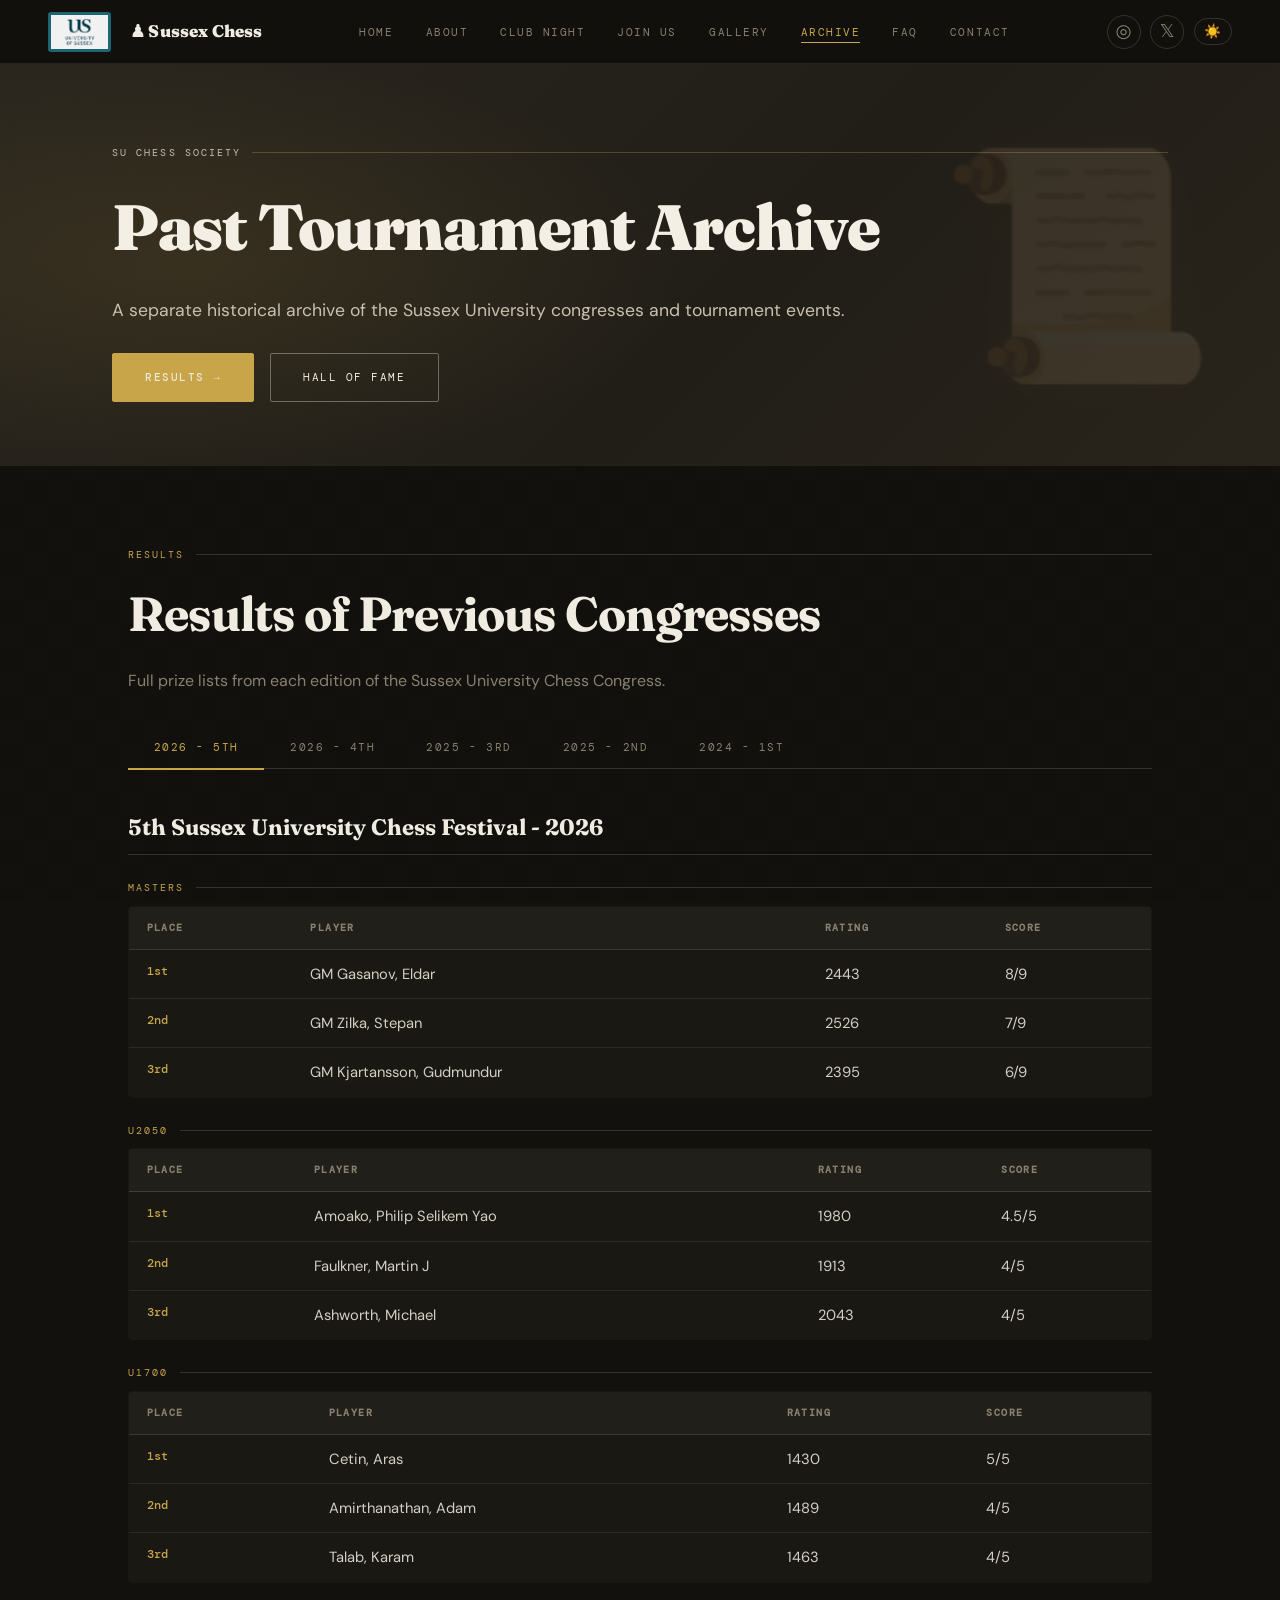
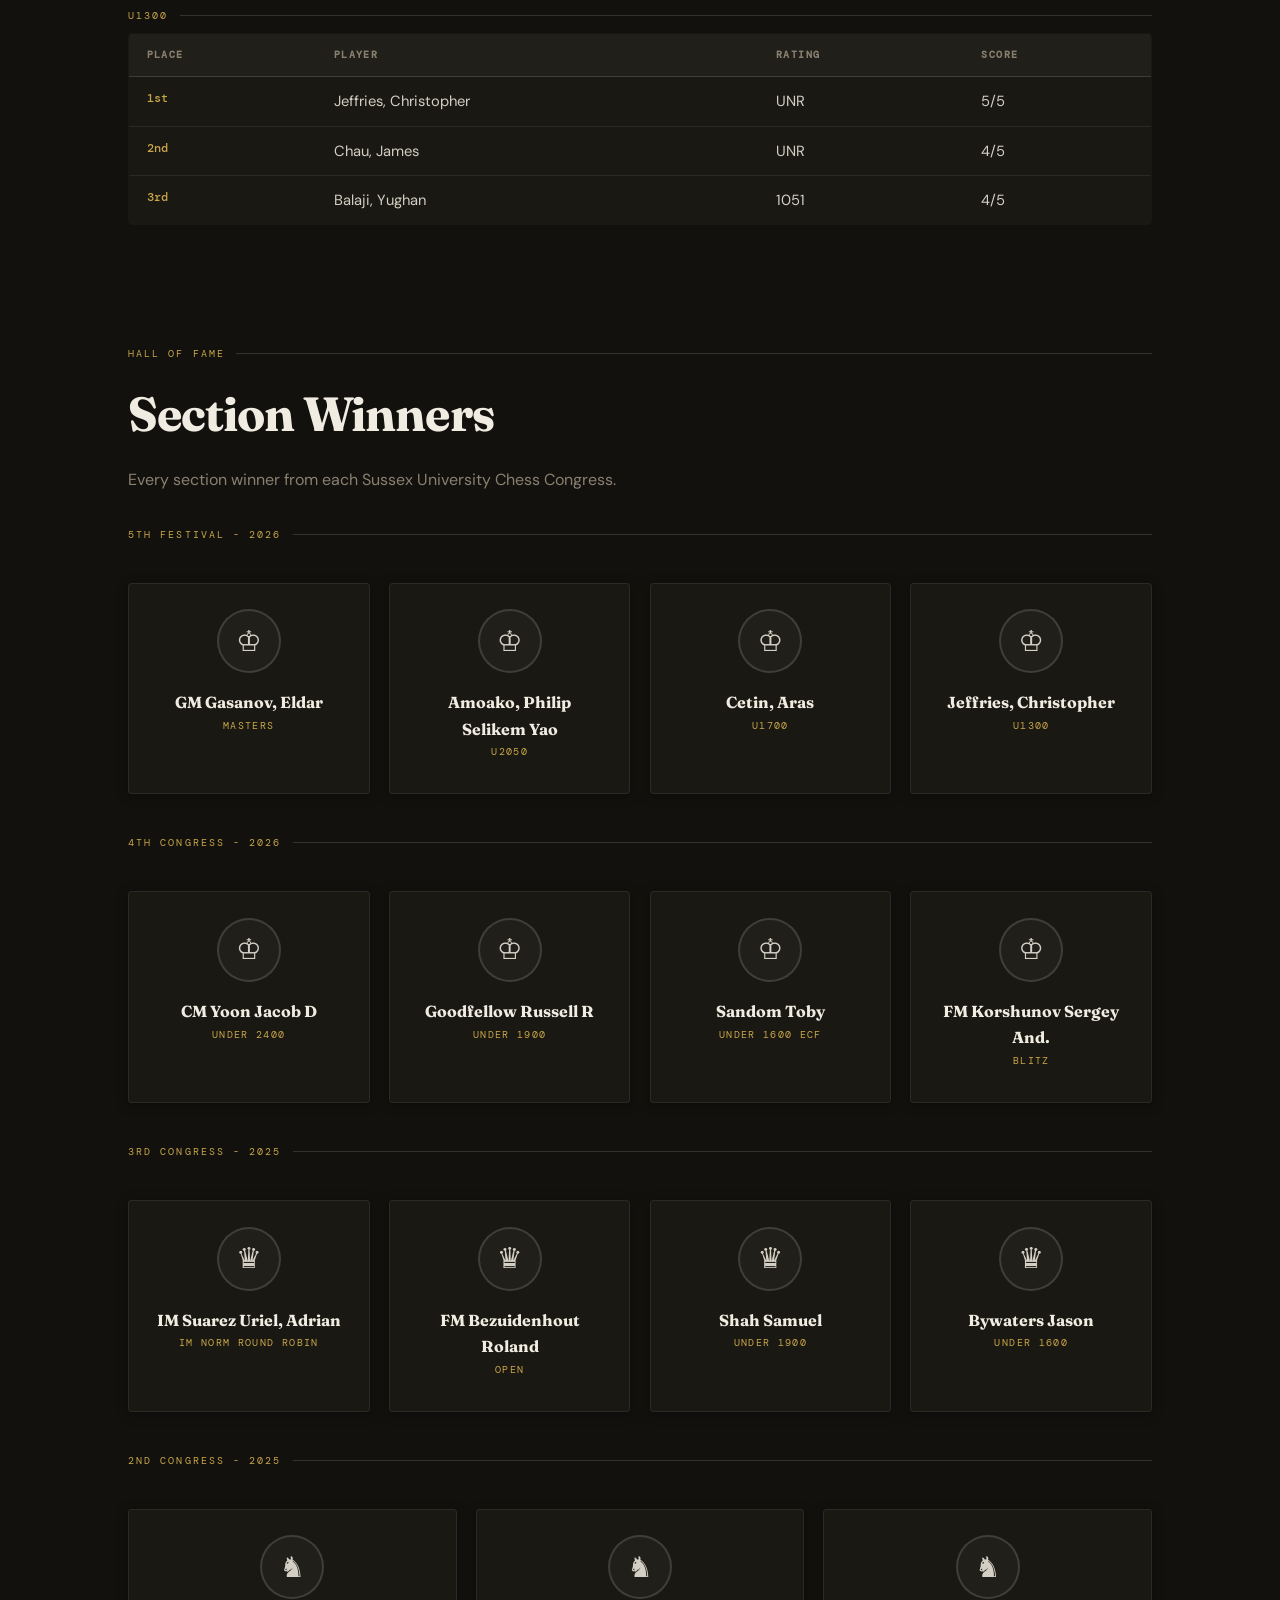
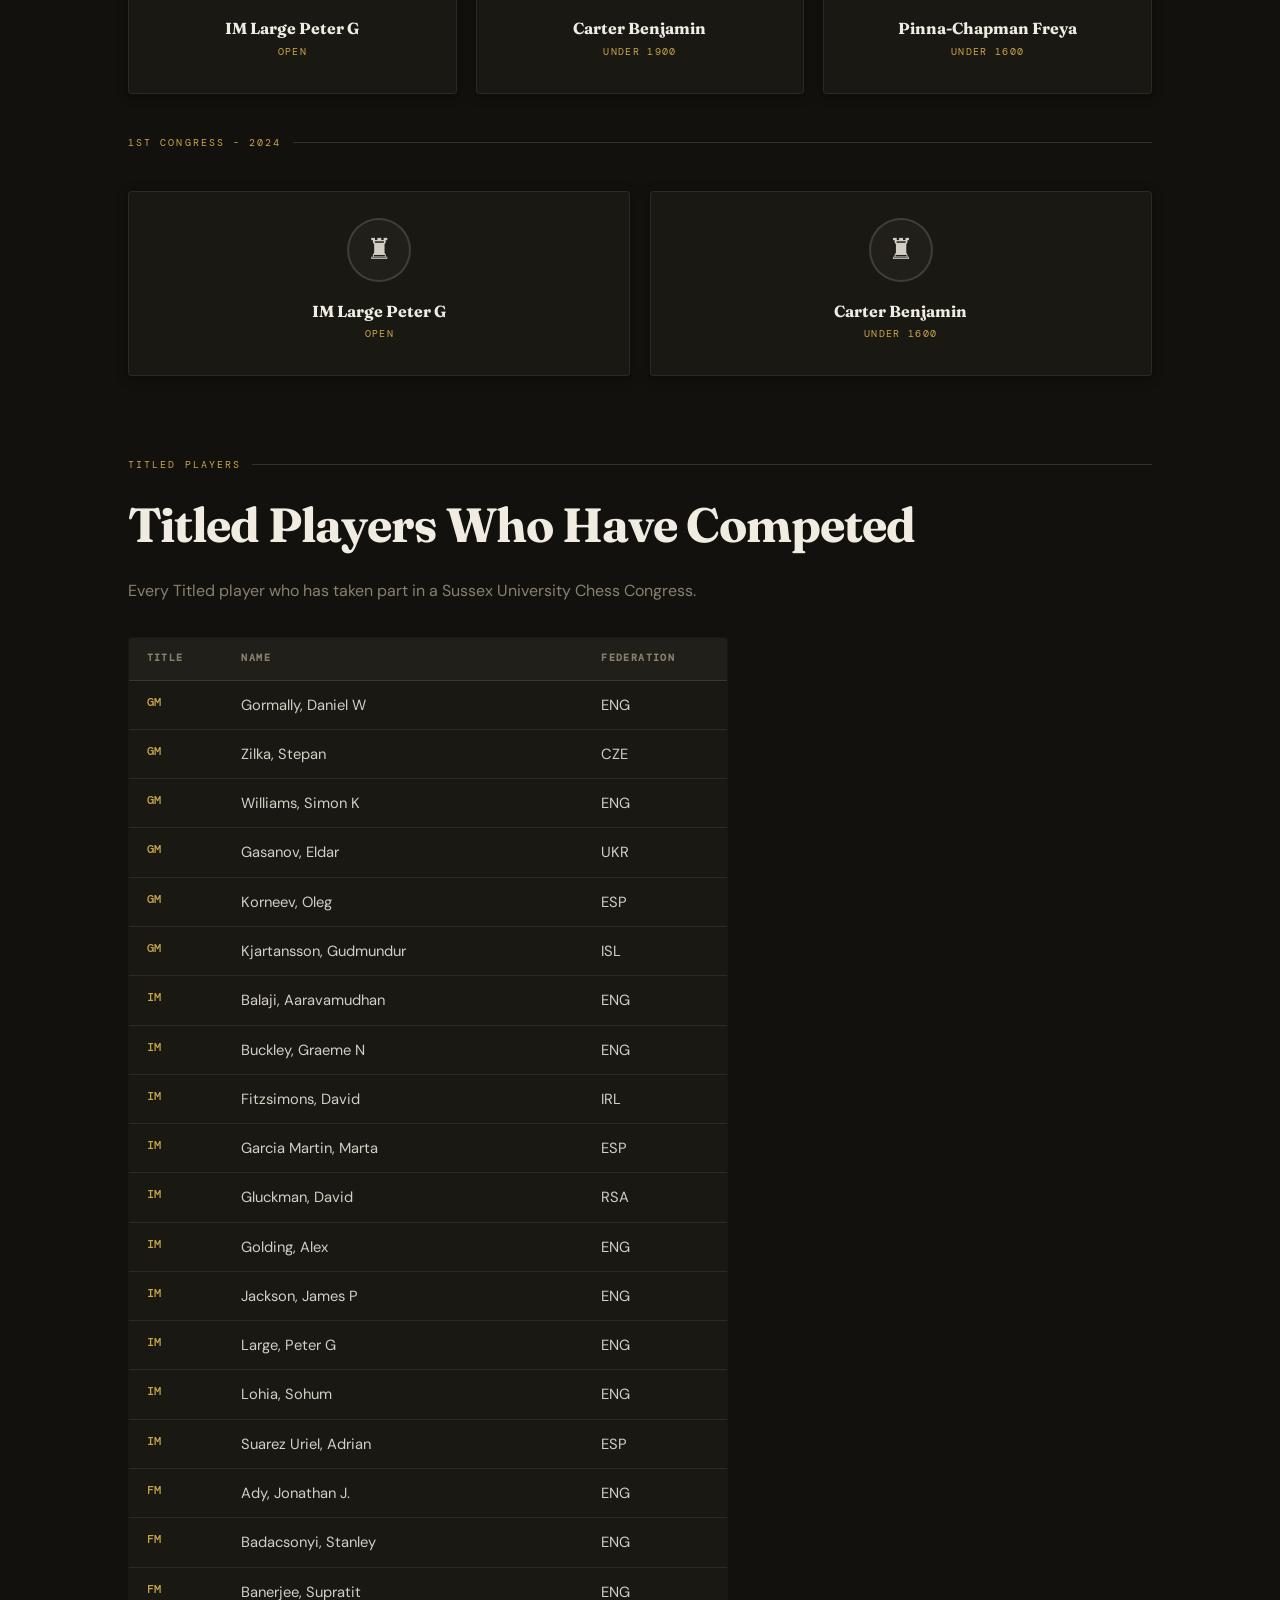
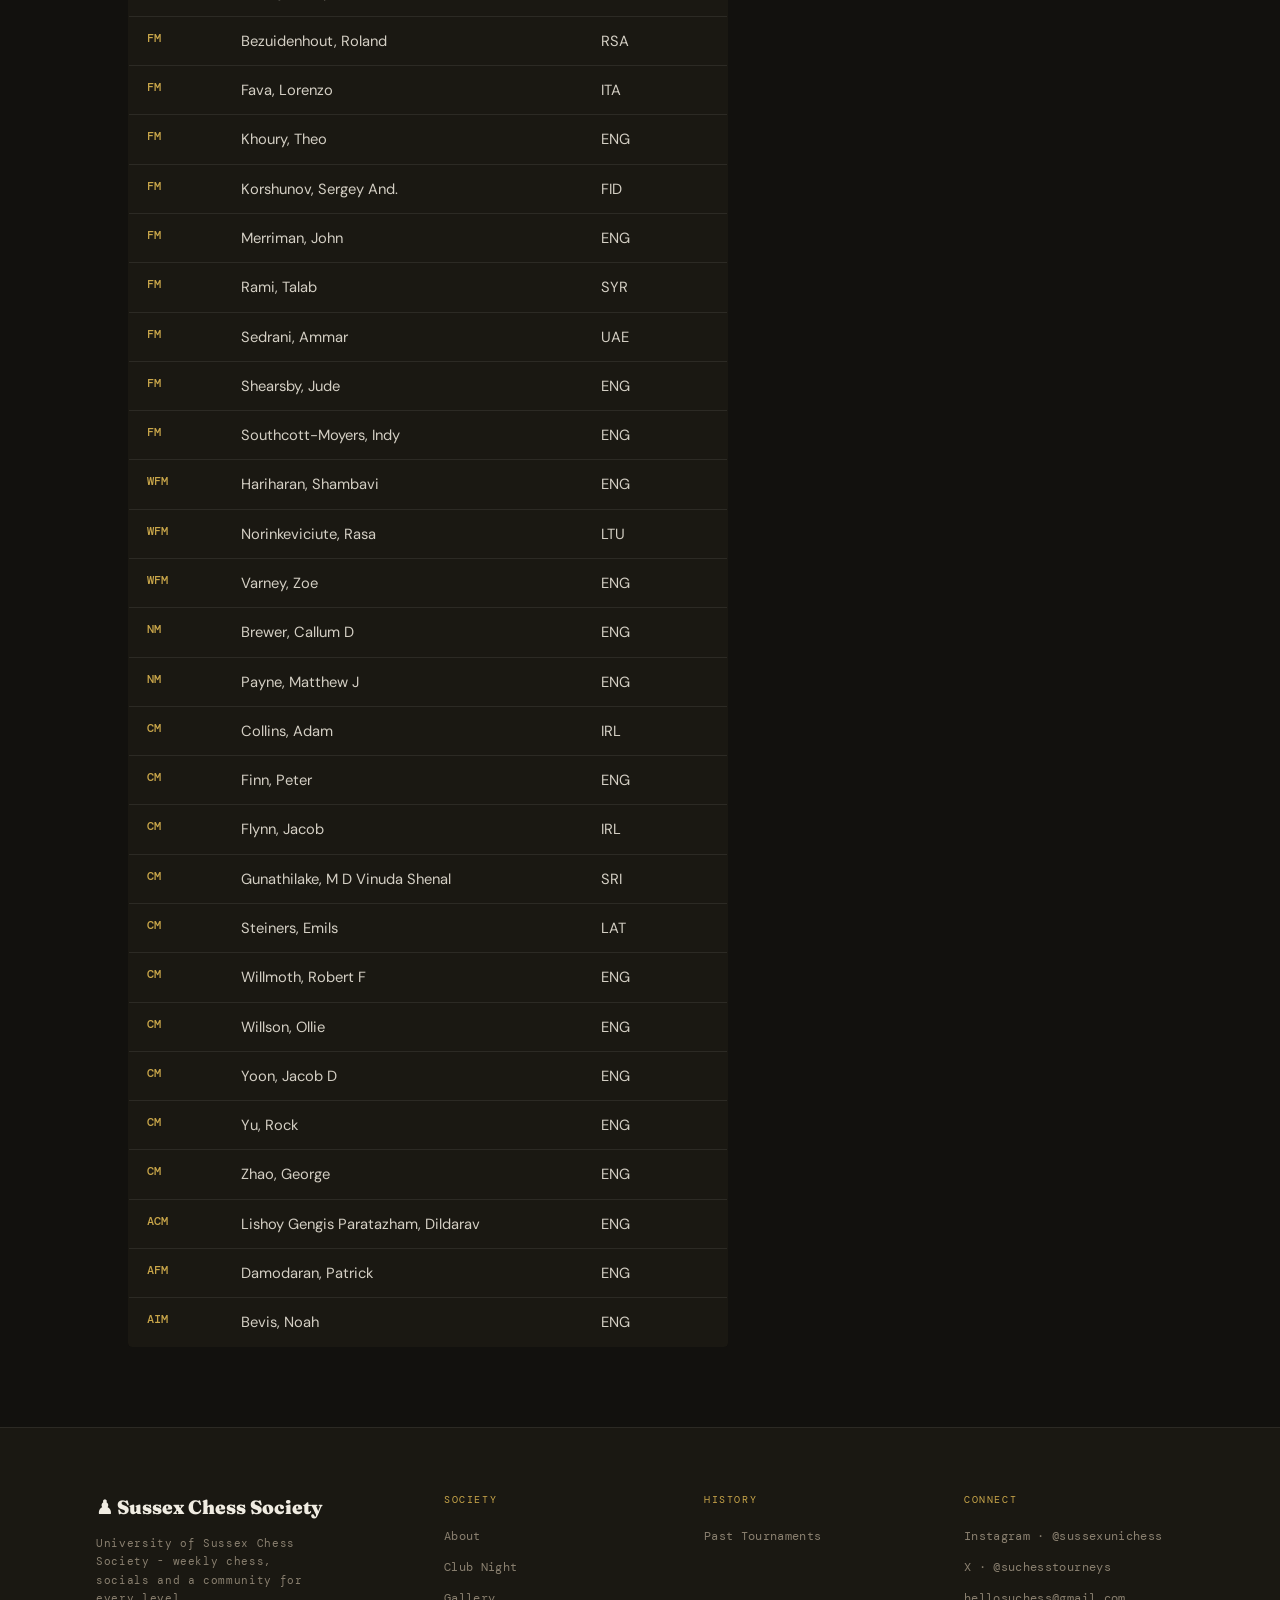
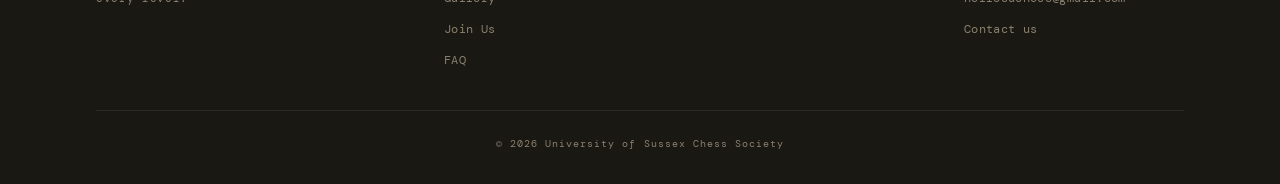
==== commit 9f73d754: "Add files via upload" ====
--- a/archive.html
+++ b/archive.html
@@ -3,7 +3,7 @@
 <head>
   <meta charset="UTF-8" />
   <meta name="viewport" content="width=device-width, initial-scale=1.0" />
-  <title>Archive — SU Chess Society</title>
+  <title>Past Tournaments - University of Sussex Chess Society</title>
   <link rel="icon" href="data:image/svg+xml,<svg xmlns=%22http://www.w3.org/2000/svg%22 viewBox=%220 0 100 100%22><text y=%22.9em%22 font-size=%2290%22>♟</text></svg>" />
   <link rel="stylesheet" href="style.css" />
 </head>
@@ -16,13 +16,13 @@
     <!-- Page Header -->
     <div class="page-header" data-icon="📜">
       <p class="section-label" style="margin-bottom:0.8rem;">SU Chess Society</p>
-      <h1>Congress Archive</h1>
+      <h1>Past Tournament Archive</h1>
       <p style="color:rgba(255,255,255,0.7); margin-top:1rem; font-size:1.1rem;">
-        Results, prize winners, and notable players from every Sussex University Congress.
+        A separate historical archive of the Sussex University congresses and tournament events.
       </p>
       <div style="display:flex; gap:1rem; margin-top:1.8rem; flex-wrap:wrap;">
         <a href="#results" class="btn btn-solid">Results →</a>
-        <a href="#hall-of-fame" class="btn">Hall of Fame</a>
+        <a href="#hall-of-fame" class="btn archive-hof-btn">Hall of Fame</a>
       </div>
     </div>
 
@@ -35,15 +35,40 @@
       </p>
 
       <div class="tabs">
-        <button class="tab-btn active" onclick="showArchive('arch2025', this)">2026 — 4th</button>
-        <button class="tab-btn" onclick="showArchive('arch2024', this)">2025 — 3rd</button>
-        <button class="tab-btn" onclick="showArchive('arch2023', this)">2025 — 2nd</button>
-        <button class="tab-btn" onclick="showArchive('arch2022', this)">2024 — 1st</button>
-      </div>
-
-      <div id="arch2025" class="tab-content active">
+        <button class="tab-btn active" onclick="showArchive('arch2026', this)">2026 - 5th</button>
+        <button class="tab-btn" onclick="showArchive('arch2025', this)">2026 - 4th</button>
+        <button class="tab-btn" onclick="showArchive('arch2024', this)">2025 - 3rd</button>
+        <button class="tab-btn" onclick="showArchive('arch2023', this)">2025 - 2nd</button>
+        <button class="tab-btn" onclick="showArchive('arch2022', this)">2024 - 1st</button>
+      </div>
+
+      <div id="arch2026" class="tab-content active">
         <div class="archive-year">
-          <h3>4th Sussex University Weekend Congress — 2026</h3>
+          <h3>5th Sussex University Chess Festival - 2026</h3>
+
+          <p class="section-label" style="margin:1.5rem 0 0.6rem;">Masters</p>
+          <div class="table-scroll-wrap"><table class="results-table"><thead><tr><th>Place</th><th>Player</th><th>Rating</th><th>Score</th></tr></thead><tbody>
+            <tr><td>1st</td><td>GM Gasanov, Eldar</td><td>2443</td><td>8/9</td></tr><tr><td>2nd</td><td>GM Zilka, Stepan</td><td>2526</td><td>7/9</td></tr><tr><td>3rd</td><td>GM Kjartansson, Gudmundur</td><td>2395</td><td>6/9</td></tr>
+          </tbody></table></div>
+          <p class="section-label" style="margin:1.5rem 0 0.6rem;">U2050</p>
+          <div class="table-scroll-wrap"><table class="results-table"><thead><tr><th>Place</th><th>Player</th><th>Rating</th><th>Score</th></tr></thead><tbody>
+            <tr><td>1st</td><td>Amoako, Philip Selikem Yao</td><td>1980</td><td>4.5/5</td></tr><tr><td>2nd</td><td>Faulkner, Martin J</td><td>1913</td><td>4/5</td></tr><tr><td>3rd</td><td>Ashworth, Michael</td><td>2043</td><td>4/5</td></tr>
+          </tbody></table></div>
+          <p class="section-label" style="margin:1.5rem 0 0.6rem;">U1700</p>
+          <div class="table-scroll-wrap"><table class="results-table"><thead><tr><th>Place</th><th>Player</th><th>Rating</th><th>Score</th></tr></thead><tbody>
+            <tr><td>1st</td><td>Cetin, Aras</td><td>1430</td><td>5/5</td></tr><tr><td>2nd</td><td>Amirthanathan, Adam</td><td>1489</td><td>4/5</td></tr><tr><td>3rd</td><td>Talab, Karam</td><td>1463</td><td>4/5</td></tr>
+          </tbody></table></div>
+          <p class="section-label" style="margin:1.5rem 0 0.6rem;">U1300</p>
+          <div class="table-scroll-wrap"><table class="results-table"><thead><tr><th>Place</th><th>Player</th><th>Rating</th><th>Score</th></tr></thead><tbody>
+            <tr><td>1st</td><td>Jeffries, Christopher</td><td>UNR</td><td>5/5</td></tr><tr><td>2nd</td><td>Chau, James</td><td>UNR</td><td>4/5</td></tr><tr><td>3rd</td><td>Balaji, Yughan</td><td>1051</td><td>4/5</td></tr>
+          </tbody></table></div>
+        </div>
+      </div>
+
+
+      <div id="arch2025" class="tab-content">
+        <div class="archive-year">
+          <h3>4th Sussex University Weekend Congress - 2026</h3>
 
           <p class="section-label" style="margin:1.5rem 0 0.6rem;">Under 2400</p>
           <div class="table-scroll-wrap">
@@ -97,7 +122,7 @@
 
       <div id="arch2024" class="tab-content">
         <div class="archive-year">
-          <h3>3rd Sussex University Chess Tournament — 2025</h3>
+          <h3>3rd Sussex University Chess Tournament - 2025</h3>
 
           <p class="section-label" style="margin:1.5rem 0 0.6rem;">IM Norm Round Robin</p>
           <div class="table-scroll-wrap">
@@ -151,7 +176,7 @@
 
       <div id="arch2023" class="tab-content">
         <div class="archive-year">
-          <h3>2nd Sussex University Chess Congress — 2025</h3>
+          <h3>2nd Sussex University Chess Congress - 2025</h3>
 
           <p class="section-label" style="margin:1.5rem 0 0.6rem;">Open</p>
           <div class="table-scroll-wrap">
@@ -193,7 +218,7 @@
 
       <div id="arch2022" class="tab-content">
         <div class="archive-year">
-          <h3>1st Sussex University Chess Congress — 2024</h3>
+          <h3>1st Sussex University Chess Congress - 2024</h3>
 
           <p class="section-label" style="margin:1.5rem 0 0.6rem;">Open</p>
           <div class="table-scroll-wrap">
@@ -227,6 +252,7 @@
       </div>
     </section>
 
+
     <!-- Hall of Fame -->
     <section id="hall-of-fame" style="padding-top:0;">
       <p class="section-label">Hall of Fame</p>
@@ -235,8 +261,17 @@
         Every section winner from each Sussex University Chess Congress.
       </p>
 
+      <!-- 5th Festival 2026 -->
+      <p class="section-label" style="margin-bottom:0.8rem;">5th Festival - 2026</p>
+      <div class="notable-grid" style="margin-bottom:2.5rem;">
+        <div class="notable-card"><div class="notable-avatar">♔</div><h4>GM Gasanov, Eldar</h4><p class="notable-title">Masters</p></div>
+        <div class="notable-card"><div class="notable-avatar">♔</div><h4>Amoako, Philip Selikem Yao</h4><p class="notable-title">U2050</p></div>
+        <div class="notable-card"><div class="notable-avatar">♔</div><h4>Cetin, Aras</h4><p class="notable-title">U1700</p></div>
+        <div class="notable-card"><div class="notable-avatar">♔</div><h4>Jeffries, Christopher</h4><p class="notable-title">U1300</p></div>
+      </div>
+
       <!-- 4th Congress 2026 -->
-      <p class="section-label" style="margin-bottom:0.8rem;">4th Congress — 2026</p>
+      <p class="section-label" style="margin-bottom:0.8rem;">4th Congress - 2026</p>
       <div class="notable-grid" style="margin-bottom:2.5rem;">
         <div class="notable-card">
           <div class="notable-avatar">♔</div>
@@ -261,7 +296,7 @@
       </div>
 
       <!-- 3rd Congress 2025 -->
-      <p class="section-label" style="margin-bottom:0.8rem;">3rd Congress — 2025</p>
+      <p class="section-label" style="margin-bottom:0.8rem;">3rd Congress - 2025</p>
       <div class="notable-grid" style="margin-bottom:2.5rem;">
         <div class="notable-card">
           <div class="notable-avatar">♛</div>
@@ -286,7 +321,7 @@
       </div>
 
       <!-- 2nd Congress 2025 -->
-      <p class="section-label" style="margin-bottom:0.8rem;">2nd Congress — 2025</p>
+      <p class="section-label" style="margin-bottom:0.8rem;">2nd Congress - 2025</p>
       <div class="notable-grid" style="margin-bottom:2.5rem;">
         <div class="notable-card">
           <div class="notable-avatar">♞</div>
@@ -306,7 +341,7 @@
       </div>
 
       <!-- 1st Congress 2024 -->
-      <p class="section-label" style="margin-bottom:0.8rem;">1st Congress — 2024</p>
+      <p class="section-label" style="margin-bottom:0.8rem;">1st Congress - 2024</p>
       <div class="notable-grid" style="margin-bottom:0;">
         <div class="notable-card">
           <div class="notable-avatar">♜</div>
@@ -333,37 +368,55 @@
       <table class="results-table">
         <thead><tr><th>Title</th><th>Name</th><th>Federation</th></tr></thead>
         <tbody>
+
           <tr><td>GM</td><td>Gormally, Daniel W</td><td>ENG</td></tr>
+          <tr><td>GM</td><td>Zilka, Stepan</td><td>CZE</td></tr>
+          <tr><td>GM</td><td>Williams, Simon K</td><td>ENG</td></tr>
+          <tr><td>GM</td><td>Gasanov, Eldar</td><td>UKR</td></tr>
+          <tr><td>GM</td><td>Korneev, Oleg</td><td>ESP</td></tr>
+          <tr><td>GM</td><td>Kjartansson, Gudmundur</td><td>ISL</td></tr>
           <tr><td>IM</td><td>Balaji, Aaravamudhan</td><td>ENG</td></tr>
           <tr><td>IM</td><td>Buckley, Graeme N</td><td>ENG</td></tr>
+          <tr><td>IM</td><td>Fitzsimons, David</td><td>IRL</td></tr>
           <tr><td>IM</td><td>Garcia Martin, Marta</td><td>ESP</td></tr>
+          <tr><td>IM</td><td>Gluckman, David</td><td>RSA</td></tr>
+          <tr><td>IM</td><td>Golding, Alex</td><td>ENG</td></tr>
+          <tr><td>IM</td><td>Jackson, James P</td><td>ENG</td></tr>
           <tr><td>IM</td><td>Large, Peter G</td><td>ENG</td></tr>
           <tr><td>IM</td><td>Lohia, Sohum</td><td>ENG</td></tr>
           <tr><td>IM</td><td>Suarez Uriel, Adrian</td><td>ESP</td></tr>
           <tr><td>FM</td><td>Ady, Jonathan J.</td><td>ENG</td></tr>
+          <tr><td>FM</td><td>Badacsonyi, Stanley</td><td>ENG</td></tr>
           <tr><td>FM</td><td>Banerjee, Supratit</td><td>ENG</td></tr>
           <tr><td>FM</td><td>Bezuidenhout, Roland</td><td>RSA</td></tr>
+          <tr><td>FM</td><td>Fava, Lorenzo</td><td>ITA</td></tr>
+          <tr><td>FM</td><td>Khoury, Theo</td><td>ENG</td></tr>
           <tr><td>FM</td><td>Korshunov, Sergey And.</td><td>FID</td></tr>
+          <tr><td>FM</td><td>Merriman, John</td><td>ENG</td></tr>
+          <tr><td>FM</td><td>Rami, Talab</td><td>SYR</td></tr>
+          <tr><td>FM</td><td>Sedrani, Ammar</td><td>UAE</td></tr>
+          <tr><td>FM</td><td>Shearsby, Jude</td><td>ENG</td></tr>
           <tr><td>FM</td><td>Southcott-Moyers, Indy</td><td>ENG</td></tr>
+          <tr><td>WFM</td><td>Hariharan, Shambavi</td><td>ENG</td></tr>
           <tr><td>WFM</td><td>Norinkeviciute, Rasa</td><td>LTU</td></tr>
+          <tr><td>WFM</td><td>Varney, Zoe</td><td>ENG</td></tr>
           <tr><td>NM</td><td>Brewer, Callum D</td><td>ENG</td></tr>
           <tr><td>NM</td><td>Payne, Matthew J</td><td>ENG</td></tr>
           <tr><td>CM</td><td>Collins, Adam</td><td>IRL</td></tr>
           <tr><td>CM</td><td>Finn, Peter</td><td>ENG</td></tr>
           <tr><td>CM</td><td>Flynn, Jacob</td><td>IRL</td></tr>
+          <tr><td>CM</td><td>Gunathilake, M D Vinuda Shenal</td><td>SRI</td></tr>
+          <tr><td>CM</td><td>Steiners, Emils</td><td>LAT</td></tr>
+          <tr><td>CM</td><td>Willmoth, Robert F</td><td>ENG</td></tr>
+          <tr><td>CM</td><td>Willson, Ollie</td><td>ENG</td></tr>
           <tr><td>CM</td><td>Yoon, Jacob D</td><td>ENG</td></tr>
           <tr><td>CM</td><td>Yu, Rock</td><td>ENG</td></tr>
+          <tr><td>CM</td><td>Zhao, George</td><td>ENG</td></tr>
           <tr><td>ACM</td><td>Lishoy Gengis Paratazham, Dildarav</td><td>ENG</td></tr>
           <tr><td>AFM</td><td>Damodaran, Patrick</td><td>ENG</td></tr>
           <tr><td>AIM</td><td>Bevis, Noah</td><td>ENG</td></tr>
         </tbody>
       </table>
-      </div>
-    </section>
-    <section style="padding-top:0; padding-bottom:4rem;">
-      <div style="display:flex; gap:1.5rem; flex-wrap:wrap;">
-        <a href="tournament.html" class="btn btn-solid">2026 Tournaments →</a>
-
       </div>
     </section>
 
--- a/style.css
+++ b/style.css
@@ -2242,3 +2242,353 @@
 @media (max-width: 480px) {
   .masters-logo-badge img { height: 48px; }
 }
+/* ── Society-first homepage additions ───────────────────── */
+.section-intro { color: var(--ink-3); max-width: 720px; font-size: 1.04rem; margin-top: .7rem; }
+.club-night-panel { margin-top: 2.2rem; background: var(--ink); color: #fff; padding: 2.4rem 2.6rem; border-radius: 6px; display:flex; align-items:center; justify-content:space-between; gap:2rem; box-shadow:var(--shadow); }
+.club-night-panel h3 { font-family:'Fraunces',serif; font-size:clamp(1.6rem,3vw,2.2rem); margin:.25rem 0 .6rem; }
+.club-night-panel p { color:rgba(255,255,255,.72); max-width:650px; }
+.club-night-panel .club-night-kicker { font-family:'DM Mono',monospace; color:var(--gold-lt); text-transform:uppercase; letter-spacing:.13em; font-size:.68rem; }
+.instagram-cta { margin-top:2rem; background:var(--bg-alt); border:1px solid var(--border); border-left:4px solid var(--gold); box-shadow:var(--shadow-sm); border-radius:6px; padding:2rem 2.2rem; display:grid; grid-template-columns:auto 1fr auto; gap:1.4rem; align-items:center; }
+.instagram-mark { width:56px; height:56px; border-radius:50%; display:grid; place-items:center; background:var(--gold-bg); color:var(--gold); font-size:2rem; border:1px solid var(--border); }
+.instagram-cta h3 { font-family:'Fraunces',serif; color:var(--ink); font-size:1.4rem; }
+.instagram-cta p { color:var(--ink-3); }
+.inline-link { display:inline-block; margin-top:.8rem; color:var(--gold); text-decoration:none; font-family:'DM Mono',monospace; font-size:.68rem; text-transform:uppercase; letter-spacing:.08em; }
+.nav-instagram { width:34px; height:34px; display:grid; place-items:center; border:1.5px solid var(--border-dk); border-radius:50%; color:var(--ink-3); text-decoration:none; font-size:1.15rem; transition:.2s; }
+.nav-instagram:hover { color:var(--gold); border-color:var(--gold); }
+@media (max-width: 768px) { .club-night-panel { padding:1.7rem 1.4rem; flex-direction:column; align-items:flex-start; } .instagram-cta { grid-template-columns:auto 1fr; } .instagram-cta .btn { grid-column:1 / -1; width:100%; justify-content:center; } }
+
+
+/* ── Society homepage refinements ───────────────────────────── */
+/* Solid hero that changes cleanly between light and dark themes. */
+.hero { background: #e9e2d2; }
+.hero-bg { background: transparent; }
+.hero-title-full { color: #17140f; }
+.hero .hero-eyebrow { color: #62594c; }
+.hero .hero-sub { color: #4b443a; }
+.hero .btn { color: #17140f; border-color: rgba(23,20,15,.25); }
+.hero .btn:hover { border-color: var(--gold); color: #17140f; }
+.hero .btn-solid { background: #17140f; color: #fff; border-color: #17140f; }
+.hero .btn-solid:hover { background: var(--gold); border-color: var(--gold); color: #17140f; }
+
+/* Give the Tuesday banner its own warm society colour instead of the near-black panel. */
+.club-night-panel {
+  background: var(--gold-pale);
+  color: var(--ink);
+  border: 1px solid color-mix(in srgb, var(--gold) 34%, var(--border));
+  border-left: 5px solid var(--gold);
+}
+.club-night-panel p { color: var(--ink-3); }
+.club-night-panel .club-night-kicker { color: var(--gold); }
+.club-night-panel .btn-solid { background: var(--ink); color: var(--bg); border-color: var(--ink); }
+.club-night-panel .btn-solid:hover { background: var(--gold); border-color: var(--gold); color: #17140f; }
+
+.social-x-cta { margin-top: 1rem; }
+
+:root[data-theme="dark"] .hero {
+  background: #242018;
+}
+:root[data-theme="dark"] .hero-title-full { color: #f4efe4; }
+:root[data-theme="dark"] .hero .hero-eyebrow { color: #b9ad98; }
+:root[data-theme="dark"] .hero .hero-sub { color: #d1c8b8; }
+:root[data-theme="dark"] .hero .btn { color: #f4efe4; border-color: rgba(244,239,228,.28); }
+:root[data-theme="dark"] .hero .btn:hover { color: #f4efe4; border-color: var(--gold); }
+:root[data-theme="dark"] .hero .btn-solid { background: #f4efe4; color: #17140f; border-color: #f4efe4; }
+:root[data-theme="dark"] .hero .btn-solid:hover { background: var(--gold); border-color: var(--gold); color: #17140f; }
+
+@media (prefers-color-scheme: dark) {
+  :root:not([data-theme="light"]) .hero { background: #242018; }
+  :root:not([data-theme="light"]) .hero-title-full { color: #f4efe4; }
+  :root:not([data-theme="light"]) .hero .hero-eyebrow { color: #b9ad98; }
+  :root:not([data-theme="light"]) .hero .hero-sub { color: #d1c8b8; }
+  :root:not([data-theme="light"]) .hero .btn { color: #f4efe4; border-color: rgba(244,239,228,.28); }
+  :root:not([data-theme="light"]) .hero .btn-solid { background: #f4efe4; color: #17140f; border-color: #f4efe4; }
+}
+
+
+/* ── Theme-aware banner gradients ───────────────────────────── */
+/* Main homepage hero: subtle warm gradient in light mode. */
+.hero {
+  background: linear-gradient(135deg, #eee7d8 0%, #e6ddcc 55%, #eee8dc 100%);
+}
+
+/* Shared headers on Gallery, FAQ, Contact, Archive, etc. */
+.page-header {
+  background: linear-gradient(135deg, #eee7d8 0%, #e3d9c6 58%, #ece5d8 100%);
+}
+.page-header h1 { color: #17140f; }
+.page-header .section-label { color: #8c6d24; }
+.page-header .section-label::after { background: rgba(140,109,36,.28); }
+.page-header p[style] { color: #5b5245 !important; }
+.page-header::before {
+  background: radial-gradient(ellipse 60% 80% at 15% 50%, rgba(184,147,58,.12) 0%, transparent 65%);
+}
+
+/* Homepage banner-style panels. */
+.club-night-panel {
+  background: linear-gradient(135deg, #f8efd9 0%, #f1e3bf 100%);
+}
+.instagram-cta {
+  background: linear-gradient(135deg, #fffdf8 0%, #f5efe2 100%);
+}
+.stats-strip {
+  background: linear-gradient(90deg, #fbf8f0 0%, #f1eadb 50%, #fbf8f0 100%);
+}
+
+:root[data-theme="dark"] .hero {
+  background: linear-gradient(135deg, #29251d 0%, #211e18 58%, #282319 100%);
+}
+:root[data-theme="dark"] .page-header {
+  background: linear-gradient(135deg, #2a261e 0%, #211e18 58%, #29241b 100%);
+}
+:root[data-theme="dark"] .page-header h1 { color: #f4efe4; }
+:root[data-theme="dark"] .page-header .section-label { color: var(--gold-lt); }
+:root[data-theme="dark"] .page-header .section-label::after { background: rgba(222,187,106,.25); }
+:root[data-theme="dark"] .page-header p[style] { color: #c9c0b0 !important; }
+:root[data-theme="dark"] .club-night-panel {
+  background: linear-gradient(135deg, rgba(201,166,74,.16) 0%, rgba(42,37,28,.96) 100%);
+}
+:root[data-theme="dark"] .instagram-cta {
+  background: linear-gradient(135deg, #1d1b15 0%, #242018 100%);
+}
+:root[data-theme="dark"] .stats-strip {
+  background: linear-gradient(90deg, #181610 0%, #211d16 50%, #181610 100%);
+}
+
+@media (prefers-color-scheme: dark) {
+  :root:not([data-theme="light"]) .hero {
+    background: linear-gradient(135deg, #29251d 0%, #211e18 58%, #282319 100%);
+  }
+  :root:not([data-theme="light"]) .page-header {
+    background: linear-gradient(135deg, #2a261e 0%, #211e18 58%, #29241b 100%);
+  }
+  :root:not([data-theme="light"]) .page-header h1 { color: #f4efe4; }
+  :root:not([data-theme="light"]) .page-header .section-label { color: var(--gold-lt); }
+  :root:not([data-theme="light"]) .page-header p[style] { color: #c9c0b0 !important; }
+  :root:not([data-theme="light"]) .club-night-panel {
+    background: linear-gradient(135deg, rgba(201,166,74,.16) 0%, rgba(42,37,28,.96) 100%);
+  }
+  :root:not([data-theme="light"]) .instagram-cta {
+    background: linear-gradient(135deg, #1d1b15 0%, #242018 100%);
+  }
+  :root:not([data-theme="light"]) .stats-strip {
+    background: linear-gradient(90deg, #181610 0%, #211d16 50%, #181610 100%);
+  }
+}
+
+/* Archive Hall of Fame button: match the light-mode outlined button, with black text */
+.page-header .archive-hof-btn {
+  color: #17140f;
+}
+.page-header .archive-hof-btn:hover {
+  color: #17140f;
+}
+:root[data-theme="dark"] .page-header .archive-hof-btn {
+  background: transparent;
+  border-color: rgba(244,239,228,.35);
+  color: #f4efe4;
+}
+:root[data-theme="dark"] .page-header .archive-hof-btn:hover {
+  background: rgba(255,255,255,.1);
+  border-color: rgba(244,239,228,.6);
+  color: #fff;
+}
+@media (prefers-color-scheme: dark) {
+  :root:not([data-theme="light"]) .page-header .archive-hof-btn {
+    background: transparent;
+    border-color: rgba(244,239,228,.35);
+    color: #f4efe4;
+  }
+}
+
+/* ── Social feed page ───────────────────────────────────────── */
+.social-feed-section {
+  padding-top: 3.5rem;
+  padding-bottom: 4rem;
+}
+
+.social-feed-grid {
+  display: grid;
+  grid-template-columns: repeat(2, minmax(0, 1fr));
+  gap: 1.5rem;
+  align-items: start;
+}
+
+.social-feed-card {
+  min-width: 0;
+  padding: 1.35rem;
+  border: 1px solid rgba(45, 38, 27, 0.12);
+  border-radius: 18px;
+  background: linear-gradient(145deg, rgba(255,255,255,.96), rgba(247,241,226,.92));
+  box-shadow: 0 14px 34px rgba(43, 35, 24, 0.08);
+}
+
+.social-feed-card-header {
+  display: flex;
+  justify-content: space-between;
+  align-items: center;
+  gap: 1rem;
+  margin-bottom: 1.2rem;
+}
+
+.social-feed-card-header .section-label {
+  margin-bottom: .25rem;
+}
+
+.social-feed-card-header h2 {
+  margin: 0;
+  font-size: clamp(1.35rem, 2vw, 1.75rem);
+}
+
+.social-feed-button {
+  flex: 0 0 auto;
+  padding: .65rem .9rem;
+  font-size: .86rem;
+  background: #17140f;
+  color: #fff;
+  border-color: #17140f;
+}
+
+.social-feed-button:hover {
+  background: #2a241b;
+  color: #fff;
+}
+
+.social-embed-wrap {
+  width: 100%;
+  min-height: 650px;
+  overflow: hidden;
+  border-radius: 12px;
+  background: rgba(255,255,255,.72);
+}
+
+.instagram-profile-embed {
+  display: block;
+  width: 100%;
+  min-width: 100%;
+  height: 650px;
+  border: 0;
+  background: #fff;
+}
+
+.x-embed-wrap {
+  padding: .25rem;
+}
+
+.social-feed-note {
+  max-width: 820px;
+  margin: 1.5rem auto 0;
+  text-align: center;
+  font-size: .9rem;
+  opacity: .72;
+}
+
+:root[data-theme="dark"] .social-feed-card {
+  border-color: rgba(232, 211, 165, 0.13);
+  background: linear-gradient(145deg, rgba(38,33,27,.98), rgba(27,24,20,.96));
+  box-shadow: 0 18px 40px rgba(0,0,0,.18);
+}
+
+:root[data-theme="dark"] .social-embed-wrap {
+  background: rgba(255,255,255,.94);
+}
+
+:root[data-theme="dark"] .social-feed-button {
+  background: #f4efe4;
+  color: #17140f;
+  border-color: #f4efe4;
+}
+
+:root[data-theme="dark"] .social-feed-button:hover {
+  background: #fff;
+  color: #17140f;
+}
+
+@media (prefers-color-scheme: dark) {
+  :root:not([data-theme="light"]) .social-feed-card {
+    border-color: rgba(232, 211, 165, 0.13);
+    background: linear-gradient(145deg, rgba(38,33,27,.98), rgba(27,24,20,.96));
+    box-shadow: 0 18px 40px rgba(0,0,0,.18);
+  }
+
+  :root:not([data-theme="light"]) .social-embed-wrap {
+    background: rgba(255,255,255,.94);
+  }
+
+  :root:not([data-theme="light"]) .social-feed-button {
+    background: #f4efe4;
+    color: #17140f;
+    border-color: #f4efe4;
+  }
+}
+
+@media (max-width: 900px) {
+  .social-feed-grid {
+    grid-template-columns: 1fr;
+  }
+}
+
+@media (max-width: 600px) {
+  .social-feed-section {
+    padding-top: 2rem;
+  }
+
+  .social-feed-card {
+    padding: .9rem;
+    border-radius: 14px;
+  }
+
+  .social-feed-card-header {
+    align-items: flex-start;
+    flex-direction: column;
+  }
+
+  .social-feed-button {
+    width: 100%;
+    text-align: center;
+  }
+
+  .social-embed-wrap,
+  .instagram-profile-embed {
+    min-height: 580px;
+    height: 580px;
+  }
+}
+
+
+/* Next club night + Join Us */
+.next-club-night-section { padding-top: 2.5rem; padding-bottom: 1.5rem; }
+.next-club-night-card {
+  background: linear-gradient(135deg, #efe5cf 0%, #e3d4b4 100%);
+  border: 1px solid rgba(140,109,36,.22);
+  border-left: 4px solid var(--gold);
+  border-radius: 8px;
+  box-shadow: var(--shadow);
+  padding: 2rem 2.2rem;
+  display: flex;
+  align-items: center;
+  justify-content: space-between;
+  gap: 2rem;
+}
+.next-club-kicker { font-family:'DM Mono',monospace; text-transform:uppercase; letter-spacing:.13em; font-size:.68rem; color:#8c6d24; margin-bottom:.4rem; }
+.next-club-night-card h2 { font-family:'Fraunces',serif; font-size:clamp(1.65rem,3vw,2.35rem); color:#17140f; margin:0 0 .55rem; }
+.next-club-night-card p { color:#5b5245; }
+.next-club-night-card .next-club-note { margin-top:.65rem; max-width:720px; }
+.next-club-night-card .btn-solid { flex-shrink:0; }
+.join-us-section { padding-top: 2rem; }
+.join-us-actions { display:flex; gap:1rem; flex-wrap:wrap; margin-top:1.6rem; }
+:root[data-theme="dark"] .next-club-night-card { background:linear-gradient(135deg,#2d281f 0%,#1f1c17 100%); border-color:rgba(222,187,106,.18); }
+:root[data-theme="dark"] .next-club-kicker { color:var(--gold-lt); }
+:root[data-theme="dark"] .next-club-night-card h2 { color:#f4efe4; }
+:root[data-theme="dark"] .next-club-night-card p { color:#c9c0b0; }
+@media (prefers-color-scheme: dark) {
+  :root:not([data-theme="light"]) .next-club-night-card { background:linear-gradient(135deg,#2d281f 0%,#1f1c17 100%); border-color:rgba(222,187,106,.18); }
+  :root:not([data-theme="light"]) .next-club-kicker { color:var(--gold-lt); }
+  :root:not([data-theme="light"]) .next-club-night-card h2 { color:#f4efe4; }
+  :root:not([data-theme="light"]) .next-club-night-card p { color:#c9c0b0; }
+}
+@media (max-width: 768px) {
+  .next-club-night-section { padding-top:1.5rem; }
+  .next-club-night-card { padding:1.6rem 1.4rem; flex-direction:column; align-items:flex-start; }
+  .next-club-night-card .btn { width:100%; justify-content:center; }
+  .join-us-actions .btn { width:100%; justify-content:center; }
+}
